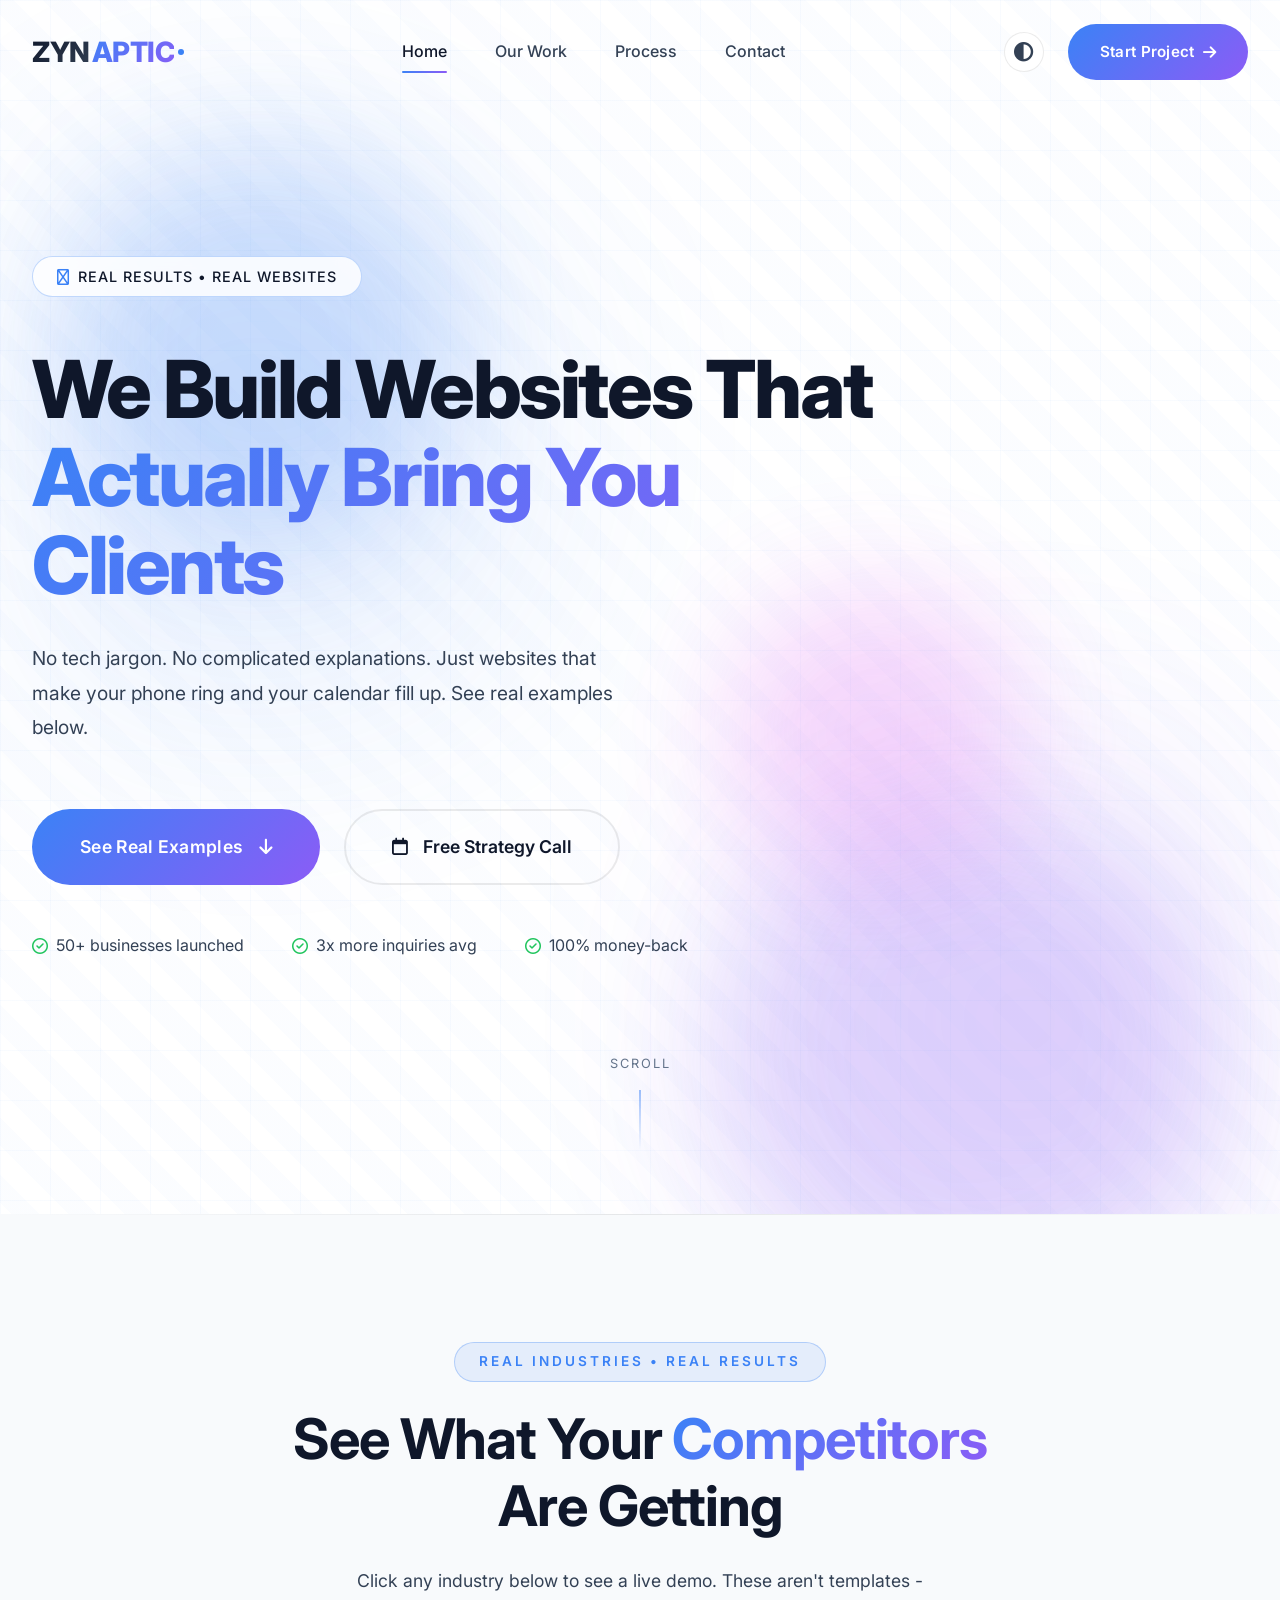
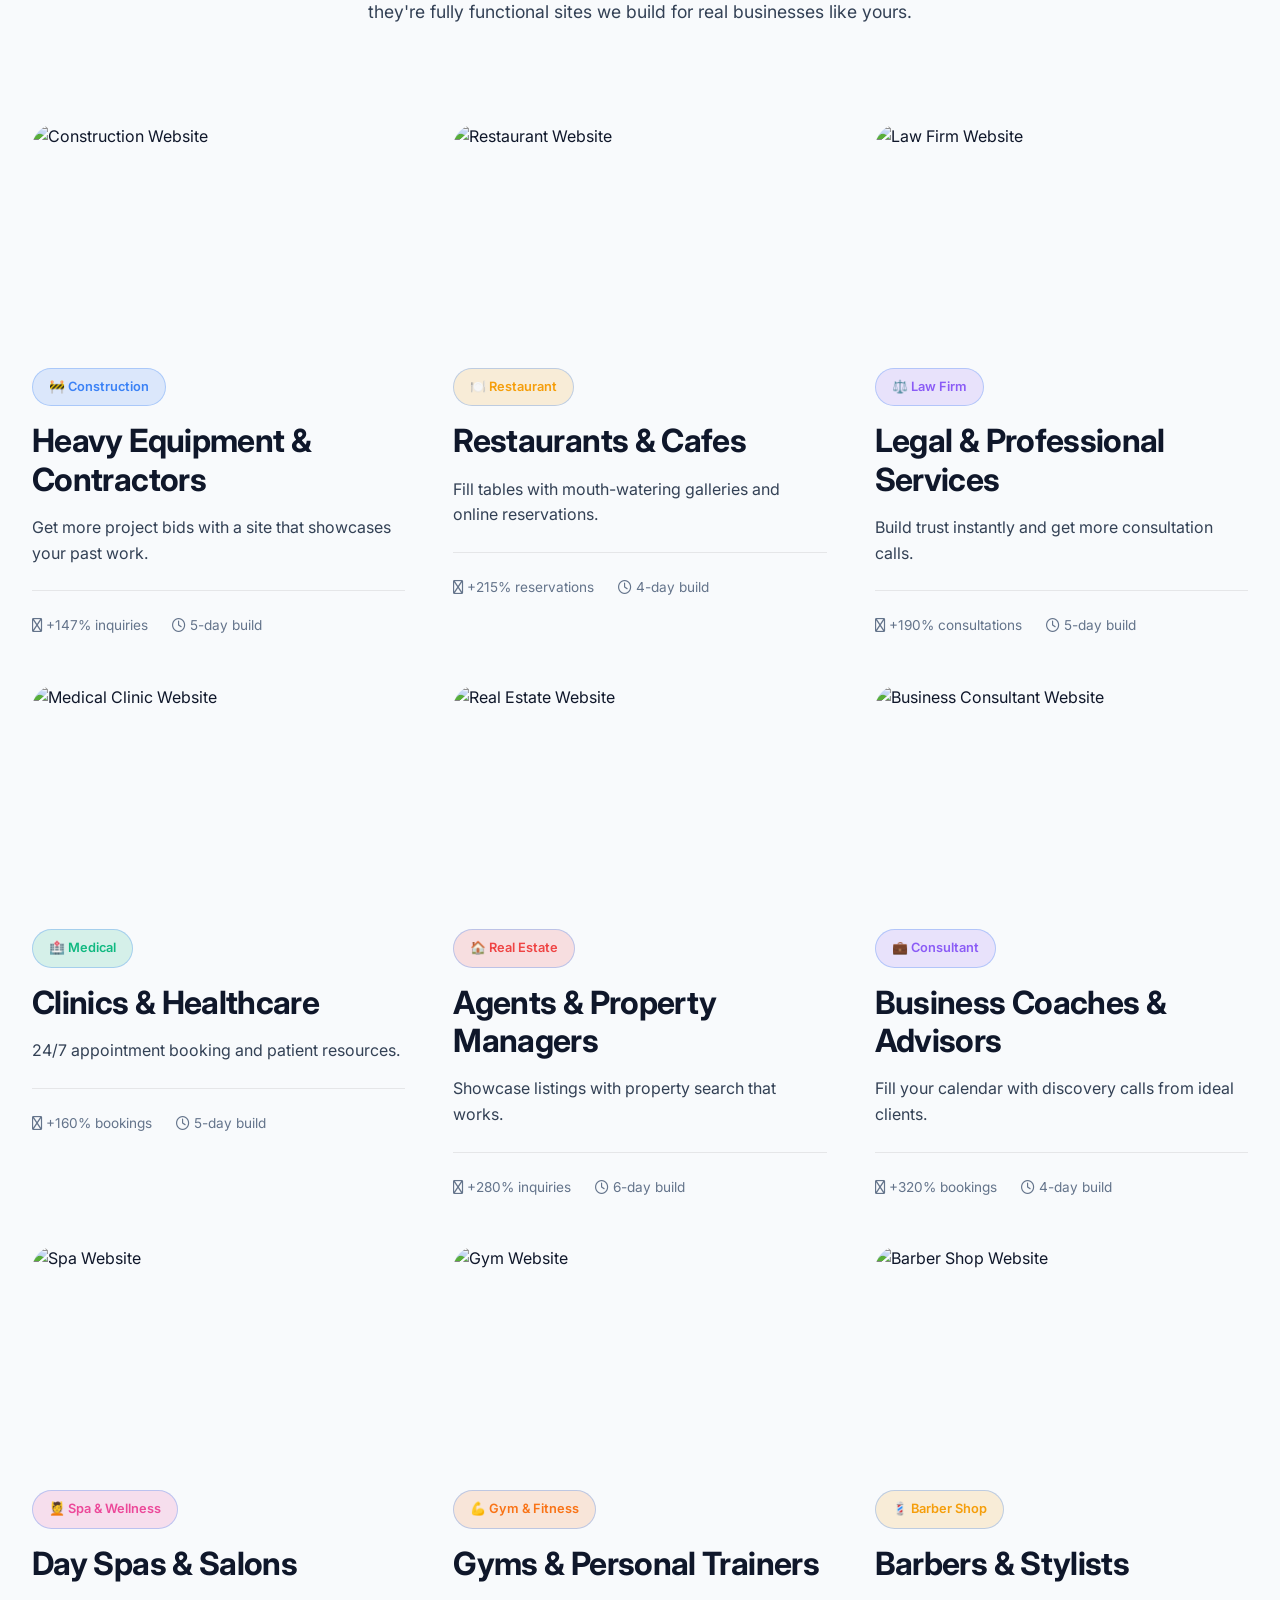
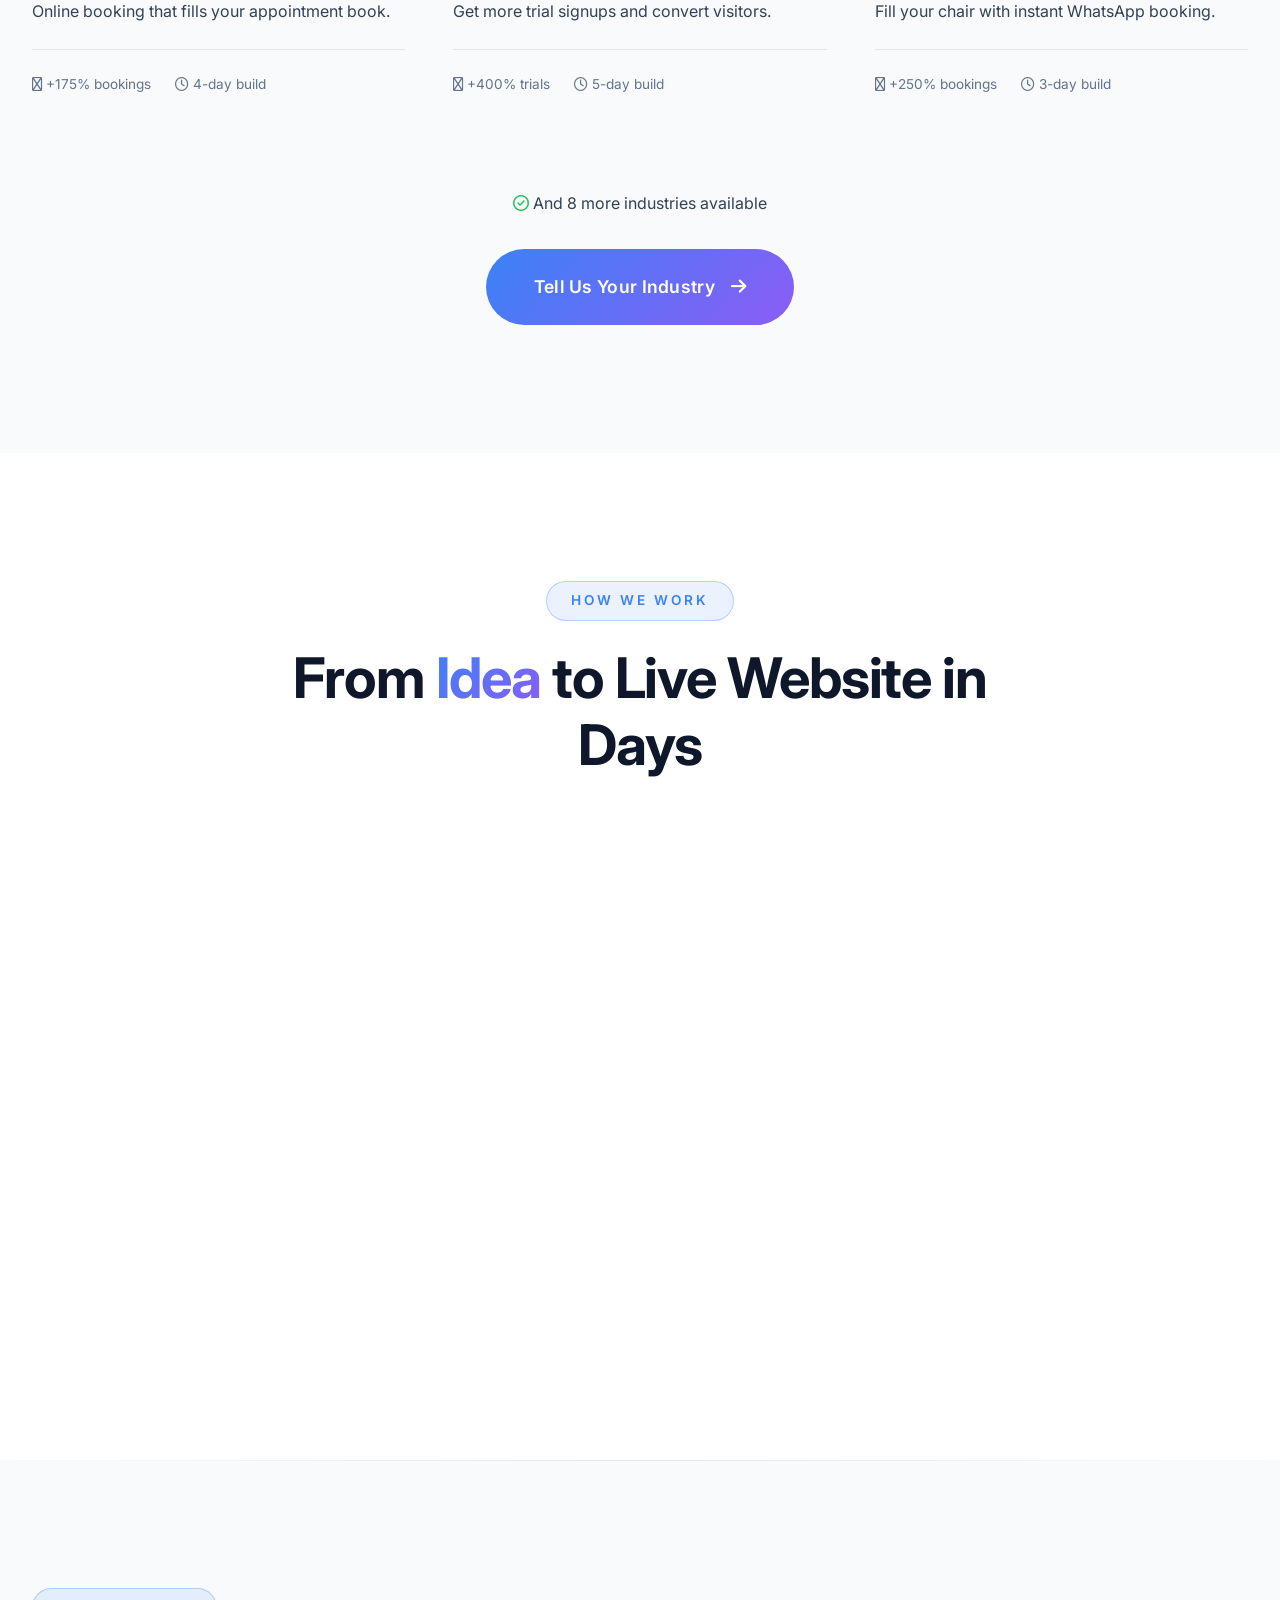
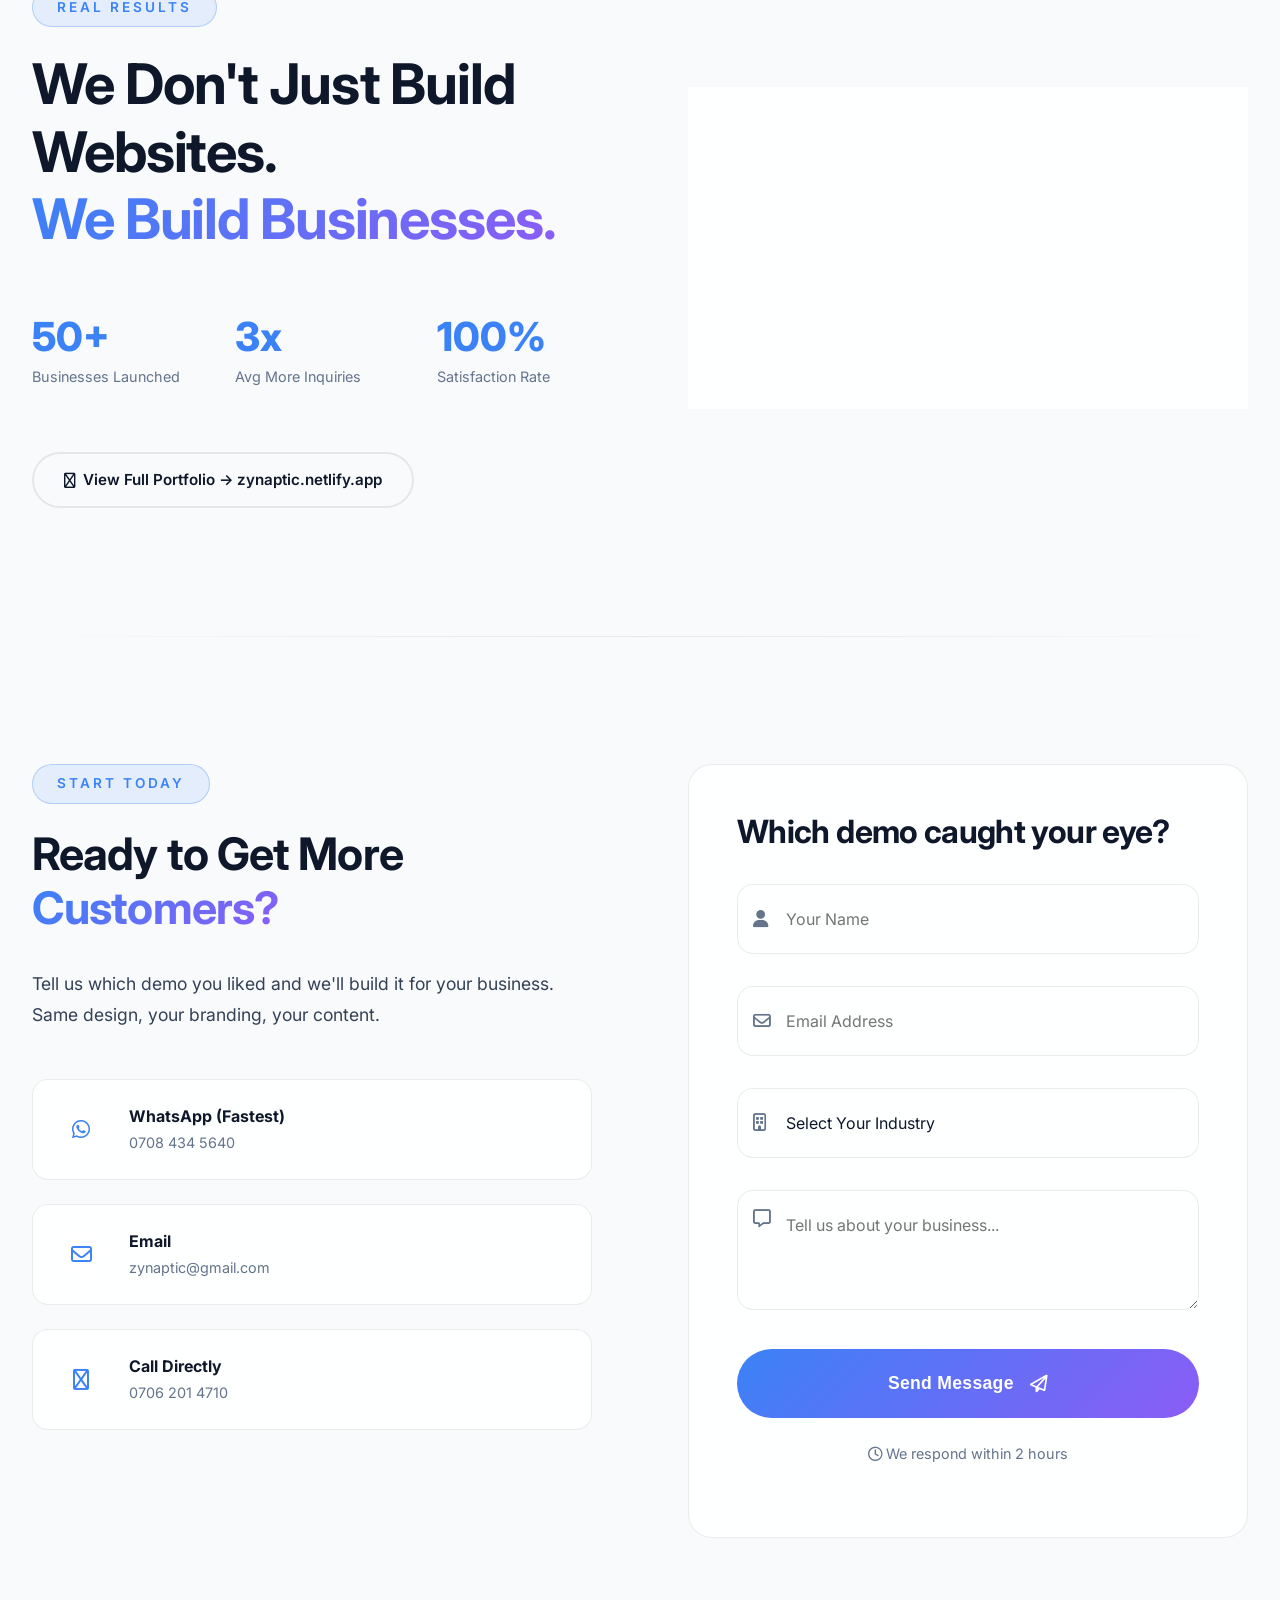
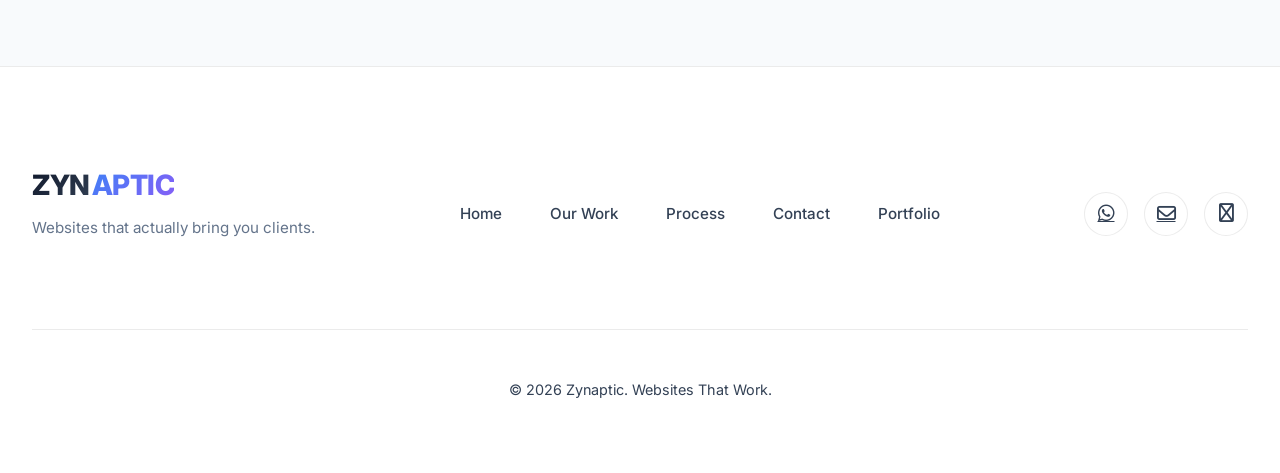
==== index.html @ 55a88af0 "Fix theme toggle button markup in mobile menu" ====
<!DOCTYPE html>
<html lang="en">
<head>
    <meta charset="UTF-8">
    <meta name="viewport" content="width=device-width, initial-scale=1.0">
    <title>Zynaptic | Websites That Get You Clients</title>
    
    <!-- Font Awesome 6 -->
    <link rel="stylesheet" href="https://cdnjs.cloudflare.com/ajax/libs/font-awesome/6.5.1/css/all.min.css">
    
    <!-- Google Fonts -->
    <link href="https://fonts.googleapis.com/css2?family=Inter:wght@300;400;500;600;700;800&display=swap" rel="stylesheet">
    
    <!-- YOUR EXISTING CSS (keeping your dark theme) -->
    <link rel="stylesheet" href="assets/css/style.css">
    
    <style>
        /* Small fixes to work with your existing CSS */
        .work-grid {
            display: grid;
            grid-template-columns: repeat(3, 1fr);
            gap: var(--space-xl);
            margin-top: var(--space-2xl);
        }
        
        .work-card {
            text-decoration: none;
            color: var(--text-primary);
            transition: var(--transition-base);
        }
        
        .work-card:hover {
            transform: translateY(-8px);
        }
        
        .card-image {
            position: relative;
            height: 220px;
            border-radius: 24px;
            overflow: hidden;
            margin-bottom: var(--space-md);
        }
        
        .card-image img {
            width: 100%;
            height: 100%;
            object-fit: cover;
            transition: var(--transition-slow);
        }
        
        .work-card:hover .card-image img {
            transform: scale(1.1);
        }
        
        .card-overlay {
            position: absolute;
            top: 0;
            left: 0;
            width: 100%;
            height: 100%;
            background: var(--accent-glow);
            backdrop-filter: blur(4px);
            display: flex;
            align-items: center;
            justify-content: center;
            opacity: 0;
            transition: var(--transition-base);
        }
        
        .work-card:hover .card-overlay {
            opacity: 1;
        }
        
        .card-overlay span {
            color: white;
            font-weight: 600;
            padding: var(--space-sm) var(--space-lg);
            background: var(--bg-glass);
            border-radius: 40px;
            border: 1px solid var(--border-accent);
        }
        
        .industry-tag {
            display: inline-block;
            padding: var(--space-xs) var(--space-sm);
            border-radius: 40px;
            font-size: 0.8rem;
            font-weight: 600;
            margin-bottom: var(--space-sm);
            background: rgba(59, 130, 246, 0.1);
            border: 1px solid var(--border-accent);
            color: var(--accent-primary);
        }
        
        .industry-tag.construction { background: rgba(59, 130, 246, 0.15); color: #3b82f6; }
        .industry-tag.restaurant { background: rgba(245, 158, 11, 0.15); color: #f59e0b; }
        .industry-tag.law { background: rgba(139, 92, 246, 0.15); color: #8b5cf6; }
        .industry-tag.medical { background: rgba(16, 185, 129, 0.15); color: #10b981; }
        .industry-tag.realestate { background: rgba(239, 68, 68, 0.15); color: #ef4444; }
        .industry-tag.consultant { background: rgba(139, 92, 246, 0.15); color: #8b5cf6; }
        .industry-tag.spa { background: rgba(236, 72, 153, 0.15); color: #ec4899; }
        .industry-tag.gym { background: rgba(249, 115, 22, 0.15); color: #f97316; }
        .industry-tag.barber { background: rgba(245, 158, 11, 0.15); color: #f59e0b; }
        
        .card-meta {
            display: flex;
            gap: var(--space-md);
            margin-top: var(--space-md);
            padding-top: var(--space-md);
            border-top: 1px solid var(--border-glass);
            color: var(--text-tertiary);
            font-size: 0.85rem;
        }
        
        .process-grid {
            display: grid;
            grid-template-columns: repeat(4, 1fr);
            gap: var(--space-xl);
            margin-top: var(--space-2xl);
        }
        
        .process-step {
            text-align: center;
            padding: var(--space-xl);
            background: var(--bg-glass);
            border-radius: 24px;
            border: 1px solid var(--border-glass);
            backdrop-filter: blur(12px);
        }
        
        .step-number {
            font-size: 3rem;
            font-weight: 800;
            color: var(--accent-primary);
            opacity: 0.3;
            margin-bottom: var(--space-md);
        }
        
        .results-grid {
            display: grid;
            grid-template-columns: 1fr 1fr;
            gap: var(--space-3xl);
            align-items: center;
        }
        
        .results-stats {
            display: grid;
            grid-template-columns: repeat(3, 1fr);
            gap: var(--space-xl);
            margin: var(--space-2xl) 0;
        }
        
        .result-number {
            font-size: 2.5rem;
            font-weight: 800;
            color: var(--accent-primary);
            line-height: 1;
            margin-bottom: var(--space-xs);
        }
        
        .result-label {
            color: var(--text-tertiary);
            font-size: 0.9rem;
        }
        
        .testimonial-card {
            padding: var(--space-xl);
            background: var(--bg-glass);
            border-radius: 24px;
            border: 1px solid var(--border-glass);
            backdrop-filter: blur(12px);
        }
        
        .testimonial-card i {
            color: var(--accent-primary);
            opacity: 0.3;
            font-size: 2rem;
            margin-bottom: var(--space-md);
        }
        
        .testimonial-card p {
            font-size: 1.1rem;
            margin-bottom: var(--space-lg);
            font-style: italic;
        }
        
        .testimonial-author strong {
            display: block;
            color: var(--text-primary);
        }
        
        .testimonial-author span {
            color: var(--accent-primary);
            font-size: 0.9rem;
        }
        
        .contact-details {
            display: flex;
            flex-direction: column;
            gap: var(--space-md);
            margin: var(--space-xl) 0;
        }
        
        .contact-item {
            display: flex;
            align-items: center;
            gap: var(--space-md);
            padding: var(--space-md);
            background: var(--bg-glass);
            border-radius: 16px;
            border: 1px solid var(--border-glass);
            text-decoration: none;
            color: var(--text-primary);
            transition: var(--transition-base);
        }
        
        .contact-item:hover {
            border-color: var(--accent-primary);
            transform: translateX(10px);
        }
        
        .contact-item i {
            width: 48px;
            height: 48px;
            background: var(--bg-glass-hover);
            border-radius: 50%;
            display: flex;
            align-items: center;
            justify-content: center;
            font-size: 1.3rem;
            color: var(--accent-primary);
        }
        
        .contact-item strong {
            display: block;
            font-size: 1rem;
        }
        
        .contact-item span {
            color: var(--text-tertiary);
            font-size: 0.9rem;
        }
        
        .portfolio-link {
            margin-top: var(--space-xl);
        }
        
        .work-footer {
            text-align: center;
            margin-top: var(--space-3xl);
        }
        
        .work-footer p {
            margin-bottom: var(--space-lg);
        }
        
        .form-note {
            text-align: center;
            margin-top: var(--space-md);
            color: var(--text-tertiary);
            font-size: 0.9rem;
        }
        
        .hero-trust {
            display: flex;
            gap: var(--space-xl);
            margin-top: var(--space-xl);
            color: var(--text-tertiary);
        }
        
        .hero-trust p {
            display: flex;
            align-items: center;
            gap: var(--space-xs);
            margin: 0;
        }
        
        @media (max-width: 1024px) {
            .work-grid,
            .process-grid {
                grid-template-columns: repeat(2, 1fr);
            }
        }
        
        @media (max-width: 768px) {
            .work-grid,
            .process-grid,
            .results-grid {
                grid-template-columns: 1fr;
            }
            
            .results-stats {
                grid-template-columns: 1fr;
                text-align: center;
            }
            
            .hero-trust {
                flex-direction: column;
                gap: var(--space-sm);
            }
        }
    </style>
</head>
<body>
    <!-- Cursor Glow Effect -->
    <div class="cursor-glow"></div>

    <!-- Preloader -->
    <div class="preloader">
        <div class="loader"></div>
    </div>

    <!-- Navbar -->
<nav class="navbar">
    <div class="nav-container">
        <div class="logo">
            <span class="logo-text">ZYN</span>
            <span class="logo-accent">APTIC</span>
            <span class="logo-dot"></span>
        </div>
        
        <!-- Desktop Menu -->
        <div class="nav-menu">
            <a href="#home" class="nav-link active">Home</a>
            <a href="#work" class="nav-link">Our Work</a>
            <a href="#process" class="nav-link">Process</a>
            <a href="#contact" class="nav-link">Contact</a>
        </div>

        <!-- Desktop Actions (NO PORTFOLIO BUTTON) -->
        <div class="nav-actions">
            <!-- Theme Toggle Button -->
            <button class="theme-toggle">
                <i class="fa-solid fa-circle-half-stroke"></i>
            </button>
            <a href="#contact" class="btn-primary">
                <span>Start Project</span>
                <i class="fa-solid fa-arrow-right"></i>
            </a>
        </div>

        <!-- Mobile Menu Button -->
        <button class="mobile-menu" id="mobileMenuBtn">
            <i class="fa-solid fa-bars"></i>
        </button>
    </div>

    <!-- Mobile Menu Dropdown (Portfolio ONLY here) -->
    <div class="mobile-menu-dropdown" id="mobileMenu">
        <a href="#home" class="mobile-link">Home</a>
        <a href="#work" class="mobile-link">Our Work</a>
        <a href="#process" class="mobile-link">Process</a>
        <a href="#contact" class="mobile-link">Contact</a>
        <div class="mobile-actions">
            <!-- Theme Toggle in mobile -->
            <button class="theme-toggle mobile-toggle">
                <i class="fa-solid fa-circle-half-stroke"></i>
            </button>
            <!-- Portfolio button ONLY in mobile menu -->
            <a href="https://zynaptic.netlify.app" target="_blank" class="btn-outline" style="width: 100%; justify-content: center;">
                <i class="fa-regular fa-briefcase"></i> Portfolio
            </a>
            <a href="#contact" class="btn-primary" style="width: 100%; justify-content: center;">
                <span>Start Project</span>
            </a>
        </div>
    </div>
</nav>

    <!-- Hero Section -->
    <section id="home" class="hero">
        <!-- Parallax Layers -->
        <div class="parallax-layer layer-1" data-speed="0.1"></div>
        <div class="parallax-layer layer-2" data-speed="0.3">
            <div class="floating-shape shape-1"></div>
            <div class="floating-shape shape-2"></div>
            <div class="floating-shape shape-3"></div>
        </div>
        <div class="parallax-layer layer-3" data-speed="0.5">
            <div class="grid-overlay"></div>
        </div>
        
        <div class="hero-content">
            <div class="container">
                <div class="hero-badge glass-effect">
                    <i class="fa-regular fa-bolt"></i>
                    <span>Real Results • Real Websites</span>
                </div>
                
                <h1 class="hero-title">
                    We Build Websites That <br>
                    <span class="gradient-text">Actually Bring You Clients</span>
                </h1>
                
                <p class="hero-description">
                    No tech jargon. No complicated explanations. Just websites that make your phone ring 
                    and your calendar fill up. See real examples below.
                </p>

                <div class="hero-cta">
                    <a href="#work" class="btn-primary btn-large">
                        <span>See Real Examples</span>
                        <i class="fa-solid fa-arrow-down"></i>
                    </a>
                    <a href="#contact" class="btn-outline btn-large">
                        <i class="fa-regular fa-calendar"></i>
                        <span>Free Strategy Call</span>
                    </a>
                </div>

                <div class="hero-trust">
                    <p><i class="fa-regular fa-circle-check" style="color: #22c55e;"></i> 50+ businesses launched</p>
                    <p><i class="fa-regular fa-circle-check" style="color: #22c55e;"></i> 3x more inquiries avg</p>
                    <p><i class="fa-regular fa-circle-check" style="color: #22c55e;"></i> 100% money-back</p>
                </div>
            </div>
        </div>

        <div class="hero-scroll">
            <span>Scroll</span>
            <div class="scroll-line"></div>
        </div>
    </section>

    <!-- Work Section -->
    <section id="work" class="demos">
        <div class="container">
            <div class="section-header">
                <span class="section-subtitle">Real Industries • Real Results</span>
                <h2 class="section-title">
                    See What Your <span class="gradient-text">Competitors</span> Are Getting
                </h2>
                <p class="section-description">
                    Click any industry below to see a live demo. These aren't templates - they're fully functional sites 
                    we build for real businesses like yours.
                </p>
            </div>

            <div class="work-grid">
                <!-- Construction -->
                <a href="demos/construction/parallax.html" target="_blank" class="work-card">
                    <div class="card-image">
                        <img src="https://images.unsplash.com/photo-1541888946425-d81bb19240f5?w=600" alt="Construction Website">
                        
                    </div>
                    <div class="industry-tag construction">🚧 Construction</div>
                    <h3>Heavy Equipment & Contractors</h3>
                    <p>Get more project bids with a site that showcases your past work.</p>
                    <div class="card-meta">
                        <span><i class="fa-regular fa-chart-line"></i> +147% inquiries</span>
                        <span><i class="fa-regular fa-clock"></i> 5-day build</span>
                    </div>
                </a>

                <!-- Restaurant -->
                <a href="demos/restaurant/index.html" target="_blank" class="work-card">
                    <div class="card-image">
                        <img src="https://images.unsplash.com/photo-1517248135467-4c7edcad34c4?w=600" alt="Restaurant Website">
                        
                    </div>
                    <div class="industry-tag restaurant">🍽️ Restaurant</div>
                    <h3>Restaurants & Cafes</h3>
                    <p>Fill tables with mouth-watering galleries and online reservations.</p>
                    <div class="card-meta">
                        <span><i class="fa-regular fa-chart-line"></i> +215% reservations</span>
                        <span><i class="fa-regular fa-clock"></i> 4-day build</span>
                    </div>
                </a>

                <!-- Law Firm -->
                <a href="demos/law-firm/index.html" target="_blank" class="work-card">
                    <div class="card-image">
                        <img src="https://images.unsplash.com/photo-1589829545856-d10d557cf95f?w=600" alt="Law Firm Website">
                        
                    </div>
                    <div class="industry-tag law">⚖️ Law Firm</div>
                    <h3>Legal & Professional Services</h3>
                    <p>Build trust instantly and get more consultation calls.</p>
                    <div class="card-meta">
                        <span><i class="fa-regular fa-chart-line"></i> +190% consultations</span>
                        <span><i class="fa-regular fa-clock"></i> 5-day build</span>
                    </div>
                </a>

                <!-- Medical -->
                <a href="demos/medical/index.html" target="_blank" class="work-card">
                    <div class="card-image">
                        <img src="https://images.unsplash.com/photo-1666214280557-f1b5022eb634?w=600" alt="Medical Clinic Website">
                        
                    </div>
                    <div class="industry-tag medical">🏥 Medical</div>
                    <h3>Clinics & Healthcare</h3>
                    <p>24/7 appointment booking and patient resources.</p>
                    <div class="card-meta">
                        <span><i class="fa-regular fa-chart-line"></i> +160% bookings</span>
                        <span><i class="fa-regular fa-clock"></i> 5-day build</span>
                    </div>
                </a>

                <!-- Real Estate -->
                <a href="demos/real-estate/index.html" target="_blank" class="work-card">
                    <div class="card-image">
                        <img src="https://images.unsplash.com/photo-1560518883-ce09059eeffa?w=600" alt="Real Estate Website">
                        
                    </div>
                    <div class="industry-tag realestate">🏠 Real Estate</div>
                    <h3>Agents & Property Managers</h3>
                    <p>Showcase listings with property search that works.</p>
                    <div class="card-meta">
                        <span><i class="fa-regular fa-chart-line"></i> +280% inquiries</span>
                        <span><i class="fa-regular fa-clock"></i> 6-day build</span>
                    </div>
                </a>

                <!-- Consultant -->
                <a href="demos/consultant/index.html" target="_blank" class="work-card">
                    <div class="card-image">
                        <img src="https://images.unsplash.com/photo-1552664730-d307ca884978?w=600" alt="Business Consultant Website">
                        
                    </div>
                    <div class="industry-tag consultant">💼 Consultant</div>
                    <h3>Business Coaches & Advisors</h3>
                    <p>Fill your calendar with discovery calls from ideal clients.</p>
                    <div class="card-meta">
                        <span><i class="fa-regular fa-chart-line"></i> +320% bookings</span>
                        <span><i class="fa-regular fa-clock"></i> 4-day build</span>
                    </div>
                </a>

                <!-- Spa -->
                <a href="demos/spa/index.html" target="_blank" class="work-card">
                    <div class="card-image">
                        <img src="https://images.unsplash.com/photo-1540555700478-4be289fbe4cb?w=600" alt="Spa Website">
                        
                    </div>
                    <div class="industry-tag spa">💆 Spa & Wellness</div>
                    <h3>Day Spas & Salons</h3>
                    <p>Online booking that fills your appointment book.</p>
                    <div class="card-meta">
                        <span><i class="fa-regular fa-chart-line"></i> +175% bookings</span>
                        <span><i class="fa-regular fa-clock"></i> 4-day build</span>
                    </div>
                </a>

                <!-- Gym -->
                <a href="demos/gym/index.html" target="_blank" class="work-card">
                    <div class="card-image">
                        <img src="https://images.unsplash.com/photo-1534438327276-14e5300c3a48?w=600" alt="Gym Website">
                        
                    </div>
                    <div class="industry-tag gym">💪 Gym & Fitness</div>
                    <h3>Gyms & Personal Trainers</h3>
                    <p>Get more trial signups and convert visitors.</p>
                    <div class="card-meta">
                        <span><i class="fa-regular fa-chart-line"></i> +400% trials</span>
                        <span><i class="fa-regular fa-clock"></i> 5-day build</span>
                    </div>
                </a>

                <!-- Barber -->
                <a href="demos/barber/index.html" target="_blank" class="work-card">
                    <div class="card-image">
                        <img src="https://images.unsplash.com/photo-1503951914875-452162b0f3f1?w=600" alt="Barber Shop Website">
                        
                    </div>
                    <div class="industry-tag barber">💈 Barber Shop</div>
                    <h3>Barbers & Stylists</h3>
                    <p>Fill your chair with instant WhatsApp booking.</p>
                    <div class="card-meta">
                        <span><i class="fa-regular fa-chart-line"></i> +250% bookings</span>
                        <span><i class="fa-regular fa-clock"></i> 3-day build</span>
                    </div>
                </a>
            </div>

            <div class="work-footer">
                <p><i class="fa-regular fa-circle-check" style="color: #22c55e;"></i> And 8 more industries available</p>
                <a href="#contact" class="btn-primary btn-large">
                    <span>Tell Us Your Industry</span>
                    <i class="fa-solid fa-arrow-right"></i>
                </a>
            </div>
        </div>
    </section>

    <!-- Process Section -->
    <section id="process" class="showcase">
        <div class="container">
            <div class="section-header">
                <span class="section-subtitle">How We Work</span>
                <h2 class="section-title">
                    From <span class="gradient-text">Idea</span> to Live Website in Days
                </h2>
            </div>

            <div class="process-grid">
                <div class="process-step">
                    <div class="step-number">01</div>
                    <h3>Free Strategy Call</h3>
                    <p>15-minute call to understand your business, goals, and what you need.</p>
                </div>
                <div class="process-step">
                    <div class="step-number">02</div>
                    <h3>We Build Your Site</h3>
                    <p>We build your site based on the demo you liked - with your branding.</p>
                </div>
                <div class="process-step">
                    <div class="step-number">03</div>
                    <h3>You Review & Approve</h3>
                    <p>We send a preview. You request changes until it's perfect.</p>
                </div>
                <div class="process-step">
                    <div class="step-number">04</div>
                    <h3>We Launch & Support</h3>
                    <p>Your site goes live. We're here whenever you need updates.</p>
                </div>
            </div>
        </div>
    </section>

    <!-- Results Section -->
    <section class="demos">
        <div class="container">
            <div class="results-grid">
                <div class="results-content">
                    <span class="section-subtitle">Real Results</span>
                    <h2 class="section-title">
                        We Don't Just Build Websites.<br>
                        <span class="gradient-text">We Build Businesses.</span>
                    </h2>
                    
                    <div class="results-stats">
                        <div>
                            <div class="result-number">50+</div>
                            <div class="result-label">Businesses Launched</div>
                        </div>
                        <div>
                            <div class="result-number">3x</div>
                            <div class="result-label">Avg More Inquiries</div>
                        </div>
                        <div>
                            <div class="result-number">100%</div>
                            <div class="result-label">Satisfaction Rate</div>
                        </div>
                    </div>

                    <a href="https://zynaptic.netlify.app" target="_blank" class="btn-outline">
                        <i class="fa-regular fa-briefcase"></i>
                        <span>View Full Portfolio → zynaptic.netlify.app</span>
                    </a>
                </div>

                <div class="testimonial-card">
                    <i class="fa-solid fa-quote-left"></i>
                    <p>"I was skeptical about a new website, but within 3 months we got 12 new project inquiries. Best investment we made all year."</p>
                    <div class="testimonial-author">
                        <strong>Mike's Construction</strong>
                        <span>+147% increase in inquiries</span>
                    </div>
                </div>
            </div>
        </div>
    </section>

    <!-- Contact Section -->
    <section id="contact" class="contact">
        <div class="container">
            <div class="contact-grid">
                <div class="contact-info">
                    <span class="section-subtitle">Start Today</span>
                    <h2 class="section-title">
                        Ready to Get More <span class="gradient-text">Customers?</span>
                    </h2>
                    <p class="section-description" style="text-align: left; margin: var(--space-lg) 0;">
                        Tell us which demo you liked and we'll build it for your business. 
                        Same design, your branding, your content.
                    </p>
                    
                    <div class="contact-details">
                        <a href="https://wa.me/2347084345640" target="_blank" class="contact-item">
                            <i class="fa-brands fa-whatsapp"></i>
                            <div>
                                <strong>WhatsApp (Fastest)</strong>
                                <span>0708 434 5640</span>
                            </div>
                        </a>
                        
                        <a href="mailto:zynaptic@gmail.com" class="contact-item">
                            <i class="fa-regular fa-envelope"></i>
                            <div>
                                <strong>Email</strong>
                                <span>zynaptic@gmail.com</span>
                            </div>
                        </a>
                        
                        <a href="tel:+2347062014710" class="contact-item">
                            <i class="fa-regular fa-phone"></i>
                            <div>
                                <strong>Call Directly</strong>
                                <span>0706 201 4710</span>
                            </div>
                        </a>
                    </div>
                </div>
                
                <form class="contact-form glass-card" name="contact" method="POST" data-netlify="true">
                    <input type="hidden" name="form-name" value="contact">
                    <h3 style="margin-bottom: var(--space-lg);">Which demo caught your eye?</h3>
                    
                    <div class="form-group">
                        <input type="text" name="name" placeholder="Your Name" required>
                        <i class="fas fa-user"></i>
                    </div>
                    
                    <div class="form-group">
                        <input type="email" name="email" placeholder="Email Address" required>
                        <i class="fa-regular fa-envelope"></i>
                    </div>
                    
                    <div class="form-group">
                        <select name="industry" required>
                            <option value="">Select Your Industry</option>
                            <option value="construction">Construction</option>
                            <option value="restaurant">Restaurant / Cafe</option>
                            <option value="law">Law Firm</option>
                            <option value="medical">Medical / Clinic</option>
                            <option value="realestate">Real Estate</option>
                            <option value="consultant">Consultant / Coach</option>
                            <option value="spa">Spa / Wellness</option>
                            <option value="gym">Gym / Fitness</option>
                            <option value="barber">Barber / Salon</option>
                            <option value="other">Other</option>
                        </select>
                        <i class="fa-regular fa-building"></i>
                    </div>
                    
                    <div class="form-group">
                        <textarea name="message" placeholder="Tell us about your business..." rows="3"></textarea>
                        <i class="fa-regular fa-message"></i>
                    </div>
                    
                    <button type="submit" class="btn-primary btn-large" style="width: 100%;">
                        <span>Send Message</span>
                        <i class="fa-regular fa-paper-plane"></i>
                    </button>

                    <p class="form-note">
                        <i class="fa-regular fa-clock"></i> We respond within 2 hours
                    </p>
                </form>
            </div>
        </div>
    </section>

    <!-- Footer -->
    <footer class="footer">
        <div class="container">
            <div class="footer-content">
                <div class="footer-brand">
                    <div class="logo">
                        <span class="logo-text">ZYN</span>
                        <span class="logo-accent">APTIC</span>
                    </div>
                    <p>Websites that actually bring you clients.</p>
                </div>
                
                <div class="footer-links">
                    <a href="#home">Home</a>
                    <a href="#work">Our Work</a>
                    <a href="#process">Process</a>
                    <a href="#contact">Contact</a>
                    <a href="https://zynaptic.netlify.app" target="_blank">Portfolio</a>
                </div>
                
                <div class="footer-social">
                    <a href="https://wa.me/2347084345640" target="_blank"><i class="fa-brands fa-whatsapp"></i></a>
                    <a href="mailto:zynaptic@gmail.com"><i class="fa-regular fa-envelope"></i></a>
                    <a href="tel:+2347062014710"><i class="fa-regular fa-phone"></i></a>
                </div>
            </div>
            
            <div class="footer-bottom">
                <p>© 2026 Zynaptic. Websites That Work.</p>
            </div>
        </div>
    </footer>

    <!-- Scripts -->
    <script src="assets/js/parallax.js"></script>
    <script src="assets/js/main.js"></script>
</body>
</html>
---- assets/css/style.css ----
:root {
    /* Professional Dark Theme - Fixed Colors */
    --bg-primary: #030507;
    --bg-secondary: #0a0c12;
    --bg-tertiary: #11161f;
    --bg-glass: rgba(10, 14, 23, 0.85);
    --bg-glass-hover: rgba(20, 26, 38, 0.95);
    
    /* Better accent colors that pop */
    --accent-primary: #3b82f6;
    --accent-secondary: #8b5cf6;
    --accent-tertiary: #d946ef;
    --accent-glow: rgba(59, 130, 246, 0.4);
    
    /* Text colors with better contrast */
    --text-primary: #ffffff;
    --text-secondary: #cbd5e1;
    --text-tertiary: #94a3b8;
    --text-muted: #64748b;
    
    /* Border colors */
    --border-glass: rgba(255, 255, 255, 0.08);
    --border-glass-hover: rgba(59, 130, 246, 0.4);
    --border-accent: rgba(59, 130, 246, 0.3);
    
    /* Shadows */
    --shadow-sm: 0 4px 6px -1px rgba(0, 0, 0, 0.5), 0 2px 4px -1px rgba(0, 0, 0, 0.3);
    --shadow-md: 0 10px 15px -3px rgba(0, 0, 0, 0.5), 0 4px 6px -2px rgba(0, 0, 0, 0.3);
    --shadow-lg: 0 20px 25px -5px rgba(0, 0, 0, 0.5), 0 10px 10px -5px rgba(0, 0, 0, 0.2);
    --shadow-xl: 0 25px 50px -12px rgba(0, 0, 0, 0.5);
    --shadow-glow: 0 0 30px var(--accent-glow);
    
    /* Spacing system - Proper rhythm */
    --space-unit: 8px;
    --space-xs: calc(var(--space-unit) * 1);   /* 8px */
    --space-sm: calc(var(--space-unit) * 2);    /* 16px */
    --space-md: calc(var(--space-unit) * 3);    /* 24px */
    --space-lg: calc(var(--space-unit) * 4);    /* 32px */
    --space-xl: calc(var(--space-unit) * 6);    /* 48px */
    --space-2xl: calc(var(--space-unit) * 8);   /* 64px */
    --space-3xl: calc(var(--space-unit) * 12);  /* 96px */
    --space-4xl: calc(var(--space-unit) * 16);  /* 128px */
    
    /* Transitions */
    --transition-fast: all 0.2s cubic-bezier(0.4, 0, 0.2, 1);
    --transition-base: all 0.3s cubic-bezier(0.4, 0, 0.2, 1);
    --transition-slow: all 0.6s cubic-bezier(0.4, 0, 0.2, 1);
    --transition-bounce: all 0.5s cubic-bezier(0.68, -0.55, 0.265, 1.55);
}

/* Reset with better box-sizing */
*,
*::before,
*::after {
    margin: 0;
    padding: 0;
    box-sizing: border-box;
}

/* Base HTML */
html {
    font-size: 16px;
    scroll-behavior: smooth;
    overflow-x: hidden;
}

/* Body with proper line-height */
body {
    font-family: 'Inter', -apple-system, BlinkMacSystemFont, sans-serif;
    background-color: var(--bg-primary);
    color: var(--text-primary);
    line-height: 1.6;
    font-size: 1rem;
    overflow-x: hidden;
    position: relative;
    min-height: 100vh;
}

/* Typography scale */
h1, h2, h3, h4, h5, h6 {
    font-weight: 700;
    line-height: 1.2;
    letter-spacing: -0.02em;
}

h1 {
    font-size: clamp(2.5rem, 5vw, 4rem);
    margin-bottom: var(--space-lg);
}

h2 {
    font-size: clamp(2rem, 4vw, 3rem);
    margin-bottom: var(--space-md);
}

h3 {
    font-size: clamp(1.5rem, 3vw, 2rem);
    margin-bottom: var(--space-sm);
}

p {
    margin-bottom: var(--space-md);
    color: var(--text-secondary);
}

/* Container with proper max-width and padding */
.container {
    max-width: 1280px;
    margin: 0 auto;
    padding: 0 var(--space-lg);
    width: 100%;
    position: relative;
    z-index: 2;
}

@media (max-width: 768px) {
    .container {
        padding: 0 var(--space-md);
    }
}

/* Custom Cursor Glow - Better positioning */
.cursor-glow {
    width: 500px;
    height: 500px;
    background: radial-gradient(circle, var(--accent-glow) 0%, transparent 70%);
    position: fixed;
    pointer-events: none;
    z-index: 9999;
    opacity: 0;
    transition: opacity 0.3s;
    filter: blur(60px);
    transform: translate(-50%, -50%);
    border-radius: 50%;
}

/* Preloader */
.preloader {
    position: fixed;
    top: 0;
    left: 0;
    width: 100%;
    height: 100%;
    background: var(--bg-primary);
    z-index: 99999;
    display: flex;
    justify-content: center;
    align-items: center;
    transition: opacity 0.5s ease;
}

.loader {
    width: 48px;
    height: 48px;
    border: 3px solid var(--border-glass);
    border-top-color: var(--accent-primary);
    border-right-color: var(--accent-secondary);
    border-radius: 50%;
    animation: spin 0.8s linear infinite;
}

@keyframes spin {
    to { transform: rotate(360deg); }
}

/* Glassmorphism - Fixed */
.glass-effect {
    background: var(--bg-glass);
    backdrop-filter: blur(12px);
    -webkit-backdrop-filter: blur(12px);
    border: 1px solid var(--border-glass);
    border-radius: 16px;
}

.glass-card {
    background: var(--bg-glass);
    backdrop-filter: blur(12px);
    -webkit-backdrop-filter: blur(12px);
    border: 1px solid var(--border-glass);
    border-radius: 24px;
    transition: var(--transition-base);
    position: relative;
    overflow: hidden;
}

.glass-card::before {
    content: '';
    position: absolute;
    top: 0;
    left: -100%;
    width: 100%;
    height: 100%;
    background: linear-gradient(
        90deg,
        transparent,
        rgba(255, 255, 255, 0.03),
        transparent
    );
    transition: left 0.7s;
}

.glass-card:hover {
    border-color: var(--border-glass-hover);
    transform: translateY(-4px);
    box-shadow: var(--shadow-xl), var(--shadow-glow);
}

.glass-card:hover::before {
    left: 100%;
}

/* Navbar - Fixed positioning */
.navbar {
    position: fixed;
    top: 0;
    left: 0;
    width: 100%;
    z-index: 1000;
    padding: var(--space-md) 0;
    transition: var(--transition-base);
}

.navbar.scrolled {
    background: var(--bg-glass);
    backdrop-filter: blur(12px);
    padding: var(--space-sm) 0;
    border-bottom: 1px solid var(--border-glass);
    box-shadow: var(--shadow-md);
}

.nav-container {
    max-width: 1280px;
    margin: 0 auto;
    padding: 0 var(--space-lg);
    display: flex;
    justify-content: space-between;
    align-items: center;
}

/* Logo - Better spacing */
.logo {
    font-size: 28px;
    font-weight: 800;
    letter-spacing: -0.5px;
    position: relative;
    display: flex;
    align-items: center;
}

.logo-text {
    background: linear-gradient(135deg, var(--text-primary) 0%, var(--text-secondary) 100%);
    -webkit-background-clip: text;
    -webkit-text-fill-color: transparent;
}

.logo-accent {
    background: linear-gradient(135deg, var(--accent-primary), var(--accent-secondary));
    -webkit-background-clip: text;
    -webkit-text-fill-color: transparent;
    margin-left: 2px;
}

.logo-dot {
    width: 6px;
    height: 6px;
    background: var(--accent-primary);
    border-radius: 50%;
    display: inline-block;
    margin-left: 4px;
    animation: pulse 2s infinite;
}

@keyframes pulse {
    0%, 100% { 
        opacity: 1; 
        transform: scale(1);
        box-shadow: 0 0 0 0 var(--accent-glow);
    }
    50% { 
        opacity: 0.8; 
        transform: scale(1.2);
        box-shadow: 0 0 20px var(--accent-primary);
    }
}

/* Nav Menu - Better spacing */
.nav-menu {
    display: flex;
    gap: var(--space-xl);
}

.nav-link {
    color: var(--text-secondary);
    text-decoration: none;
    font-weight: 500;
    font-size: 1rem;
    transition: var(--transition-base);
    position: relative;
    padding: var(--space-xs) 0;
}

.nav-link::after {
    content: '';
    position: absolute;
    bottom: 0;
    left: 0;
    width: 0;
    height: 2px;
    background: linear-gradient(90deg, var(--accent-primary), var(--accent-secondary));
    transition: var(--transition-base);
    border-radius: 2px;
}

.nav-link:hover,
.nav-link.active {
    color: var(--text-primary);
}

.nav-link:hover::after,
.nav-link.active::after {
    width: 100%;
}

/* Nav Actions */
.nav-actions {
    display: flex;
    align-items: center;
    gap: var(--space-md);
}

.theme-toggle {
    background: var(--bg-glass);
    border: 1px solid var(--border-glass);
    color: var(--text-secondary);
    width: 40px;
    height: 40px;
    border-radius: 50%;
    display: flex;
    align-items: center;
    justify-content: center;
    cursor: pointer;
    transition: var(--transition-base);
    font-size: 1.2rem;
}

.theme-toggle:hover {
    background: var(--bg-glass-hover);
    color: var(--accent-primary);
    transform: rotate(180deg);
    border-color: var(--border-glass-hover);
}

/* Buttons - Fixed spacing */
.btn-primary {
    background: linear-gradient(135deg, var(--accent-primary), var(--accent-secondary));
    color: white;
    border: none;
    padding: var(--space-sm) var(--space-lg);
    border-radius: 40px;
    font-weight: 600;
    font-size: 0.95rem;
    cursor: pointer;
    transition: var(--transition-base);
    display: inline-flex;
    align-items: center;
    justify-content: center;
    gap: var(--space-xs);
    text-decoration: none;
    position: relative;
    overflow: hidden;
    letter-spacing: 0.3px;
    white-space: nowrap;
}

.btn-primary::before {
    content: '';
    position: absolute;
    top: 0;
    left: -100%;
    width: 100%;
    height: 100%;
    background: linear-gradient(90deg, transparent, rgba(255, 255, 255, 0.2), transparent);
    transition: left 0.5s;
}

.btn-primary:hover {
    transform: translateY(-2px);
    box-shadow: 0 10px 30px -5px var(--accent-primary);
}

.btn-primary:hover::before {
    left: 100%;
}

.btn-primary.btn-large {
    padding: var(--space-md) var(--space-xl);
    font-size: 1.1rem;
    gap: var(--space-sm);
}

.btn-outline {
    background: transparent;
    color: var(--text-primary);
    border: 2px solid var(--border-glass);
    padding: calc(var(--space-sm) - 2px) calc(var(--space-lg) - 2px);
    border-radius: 40px;
    font-weight: 600;
    font-size: 0.95rem;
    cursor: pointer;
    transition: var(--transition-base);
    display: inline-flex;
    align-items: center;
    justify-content: center;
    gap: var(--space-xs);
    text-decoration: none;
    white-space: nowrap;
}

.btn-outline.btn-large {
    padding: calc(var(--space-md) - 2px) calc(var(--space-xl) - 2px);
    font-size: 1.1rem;
    gap: var(--space-sm);
}

.btn-outline:hover {
    border-color: var(--accent-primary);
    background: var(--bg-glass);
    transform: translateY(-2px);
    box-shadow: var(--shadow-glow);
}

/* Hero Section - Fixed positioning */
.hero {
    min-height: 100vh;
    position: relative;
    display: flex;
    align-items: center;
    overflow: hidden;
    padding: var(--space-4xl) 0;
}

/* Parallax Layers - Better positioning */
.parallax-layer {
    position: absolute;
    top: 0;
    left: 0;
    width: 100%;
    height: 120%;
    pointer-events: none;
    will-change: transform;
}

.layer-1 {
    background: radial-gradient(circle at 20% 30%, var(--accent-primary) 0%, transparent 30%),
                radial-gradient(circle at 80% 70%, var(--accent-secondary) 0%, transparent 30%);
    opacity: 0.15;
    filter: blur(80px);
}

.layer-2 {
    background: repeating-linear-gradient(45deg, transparent 0px, transparent 20px, rgba(59, 130, 246, 0.02) 20px, rgba(59, 130, 246, 0.02) 40px);
}

.floating-shape {
    position: absolute;
    border-radius: 50%;
    filter: blur(60px);
    opacity: 0.2;
    animation: float 20s infinite ease-in-out;
}

.shape-1 {
    width: 400px;
    height: 400px;
    background: var(--accent-primary);
    top: 10%;
    left: 5%;
    animation-delay: 0s;
}

.shape-2 {
    width: 500px;
    height: 500px;
    background: var(--accent-secondary);
    bottom: 10%;
    right: 5%;
    animation-delay: -5s;
}

.shape-3 {
    width: 300px;
    height: 300px;
    background: var(--accent-tertiary);
    top: 40%;
    right: 20%;
    animation-delay: -10s;
}

@keyframes float {
    0%, 100% { 
        transform: translate(0, 0) rotate(0deg); 
    }
    33% { 
        transform: translate(40px, -40px) rotate(120deg); 
    }
    66% { 
        transform: translate(-30px, 30px) rotate(240deg); 
    }
}

.layer-3 {
    background: repeating-linear-gradient(90deg, transparent 0px, transparent 4px, rgba(255, 255, 255, 0.01) 4px, rgba(255, 255, 255, 0.01) 8px);
    background-size: 8px 100%;
}

.grid-overlay {
    width: 100%;
    height: 100%;
    background-image: 
        linear-gradient(rgba(59, 130, 246, 0.03) 1px, transparent 1px),
        linear-gradient(90deg, rgba(59, 130, 246, 0.03) 1px, transparent 1px);
    background-size: 50px 50px;
}

/* Hero Content - Better spacing */
.hero-content {
    position: relative;
    z-index: 3;
    width: 100%;
    padding: var(--space-4xl) 0;
}

.hero-badge {
    display: inline-flex;
    align-items: center;
    gap: var(--space-xs);
    padding: var(--space-xs) var(--space-md);
    border-radius: 40px;
    margin-bottom: var(--space-xl);
    font-size: 0.9rem;
    font-weight: 500;
    text-transform: uppercase;
    letter-spacing: 1px;
    border: 1px solid var(--border-accent);
}

.hero-badge i {
    color: var(--accent-primary);
    font-size: 1rem;
}

.hero-title {
    font-size: clamp(3rem, 8vw, 5rem);
    font-weight: 800;
    line-height: 1.1;
    letter-spacing: -0.03em;
    margin-bottom: var(--space-lg);
    max-width: 900px;
}

.gradient-text {
    background: linear-gradient(135deg, var(--accent-primary), var(--accent-secondary), var(--accent-tertiary));
    -webkit-background-clip: text;
    -webkit-text-fill-color: transparent;
    background-size: 200% 200%;
    animation: gradient 8s ease infinite;
    display: inline-block;
}

@keyframes gradient {
    0%, 100% { background-position: 0% 50%; }
    50% { background-position: 100% 50%; }
}

.hero-description {
    font-size: 1.2rem;
    color: var(--text-secondary);
    max-width: 600px;
    margin-bottom: var(--space-2xl);
    line-height: 1.8;
}

/* Hero Stats - Fixed spacing */
.hero-stats {
    display: flex;
    gap: var(--space-2xl);
    margin-bottom: var(--space-2xl);
}

.stat-item {
    display: flex;
    flex-direction: column;
    position: relative;
}

.stat-item:not(:last-child)::after {
    content: '';
    position: absolute;
    right: calc(var(--space-xl) * -1);
    top: 50%;
    transform: translateY(-50%);
    width: 1px;
    height: 40px;
    background: linear-gradient(180deg, transparent, var(--border-glass), transparent);
}

.stat-number {
    font-size: 3.5rem;
    font-weight: 800;
    color: var(--text-primary);
    line-height: 1;
    margin-bottom: var(--space-xs);
    background: linear-gradient(135deg, var(--text-primary), var(--text-secondary));
    -webkit-background-clip: text;
    -webkit-text-fill-color: transparent;
}

.stat-label {
    font-size: 0.9rem;
    color: var(--text-tertiary);
    text-transform: uppercase;
    letter-spacing: 1.5px;
    font-weight: 500;
}

/* Hero CTA - Better spacing */
.hero-cta {
    display: flex;
    gap: var(--space-md);
    flex-wrap: wrap;
}

/* Hero Scroll */
.hero-scroll {
    position: absolute;
    bottom: var(--space-2xl);
    left: 50%;
    transform: translateX(-50%);
    display: flex;
    flex-direction: column;
    align-items: center;
    gap: var(--space-sm);
    color: var(--text-tertiary);
    font-size: 0.8rem;
    letter-spacing: 2px;
    text-transform: uppercase;
    z-index: 3;
}

.scroll-line {
    width: 1px;
    height: 60px;
    background: linear-gradient(180deg, var(--accent-primary), transparent);
    animation: scrollLine 2s infinite;
}

@keyframes scrollLine {
    0% { 
        transform: scaleY(0); 
        transform-origin: top; 
    }
    50% { 
        transform: scaleY(1); 
        transform-origin: top; 
    }
    50.1% { 
        transform: scaleY(1); 
        transform-origin: bottom; 
    }
    100% { 
        transform: scaleY(0); 
        transform-origin: bottom; 
    }
}

/* Demos Section - Fixed spacing */
.demos {
    padding: var(--space-4xl) 0;
    background: var(--bg-secondary);
    position: relative;
    overflow: hidden;
}

.demos::before {
    content: '';
    position: absolute;
    top: 0;
    left: 0;
    width: 100%;
    height: 1px;
    background: linear-gradient(90deg, transparent, var(--border-glass), transparent);
}

/* Section Header - Better spacing */
.section-header {
    text-align: center;
    max-width: 700px;
    margin: 0 auto var(--space-3xl);
}

.section-subtitle {
    color: var(--accent-primary);
    font-size: 0.85rem;
    font-weight: 600;
    letter-spacing: 3px;
    text-transform: uppercase;
    margin-bottom: var(--space-md);
    display: inline-block;
    padding: var(--space-xs) var(--space-md);
    background: rgba(59, 130, 246, 0.1);
    border-radius: 40px;
    border: 1px solid var(--border-accent);
}

.section-title {
    font-size: clamp(2.5rem, 5vw, 3.5rem);
    font-weight: 700;
    line-height: 1.2;
    margin-bottom: var(--space-md);
    letter-spacing: -0.02em;
}

.section-description {
    color: var(--text-secondary);
    font-size: 1.1rem;
    line-height: 1.8;
    max-width: 600px;
    margin: 0 auto;
}

/* Demo Filters - Better spacing */
.demo-filters {
    display: flex;
    justify-content: center;
    gap: var(--space-sm);
    margin-bottom: var(--space-2xl);
    flex-wrap: wrap;
}

.filter-btn {
    background: var(--bg-glass);
    border: 1px solid var(--border-glass);
    color: var(--text-secondary);
    padding: var(--space-sm) var(--space-lg);
    border-radius: 40px;
    font-size: 0.95rem;
    font-weight: 500;
    cursor: pointer;
    transition: var(--transition-base);
    letter-spacing: 0.3px;
}

.filter-btn:hover,
.filter-btn.active {
    background: linear-gradient(135deg, var(--accent-primary), var(--accent-secondary));
    color: white;
    border-color: transparent;
    transform: translateY(-2px);
    box-shadow: var(--shadow-glow);
}

/* Demo Grid - Fixed grid with proper gaps */
.demo-grid {
    display: grid;
    grid-template-columns: repeat(3, 1fr);
    gap: var(--space-xl);
    margin-bottom: var(--space-2xl);
}

/* Demo Card - Fixed dimensions */
.demo-card {
    cursor: pointer;
    animation: fadeIn 0.6s ease-out;
    animation-fill-mode: both;
    display: flex;
    flex-direction: column;
    height: 100%;
}

.demo-card:nth-child(1) { animation-delay: 0.1s; }
.demo-card:nth-child(2) { animation-delay: 0.2s; }
.demo-card:nth-child(3) { animation-delay: 0.3s; }
.demo-card:nth-child(4) { animation-delay: 0.4s; }
.demo-card:nth-child(5) { animation-delay: 0.5s; }
.demo-card:nth-child(6) { animation-delay: 0.6s; }

@keyframes fadeIn {
    from {
        opacity: 0;
        transform: translateY(30px);
    }
    to {
        opacity: 1;
        transform: translateY(0);
    }
}

/* Card Media - Fixed aspect ratio */
.card-media {
    position: relative;
    height: 220px;
    overflow: hidden;
    border-radius: 24px 24px 0 0;
}

.card-media img {
    width: 100%;
    height: 100%;
    object-fit: cover;
    transition: var(--transition-slow);
}

.demo-card:hover .card-media img {
    transform: scale(1.1);
}

.media-overlay {
    position: absolute;
    top: 0;
    left: 0;
    width: 100%;
    height: 100%;
    background: linear-gradient(180deg, transparent 0%, rgba(0, 0, 0, 0.6) 100%);
    z-index: 1;
}

/* Card Badge - Better positioning */
.card-badge {
    position: absolute;
    top: var(--space-md);
    left: var(--space-md);
    background: var(--bg-glass);
    backdrop-filter: blur(8px);
    padding: var(--space-xs) var(--space-sm);
    border-radius: 40px;
    font-size: 0.8rem;
    font-weight: 600;
    z-index: 2;
    display: flex;
    align-items: center;
    gap: var(--space-xs);
    border: 1px solid var(--border-accent);
    color: var(--text-primary);
}

/* Card Actions - Better positioning */
.card-actions {
    position: absolute;
    top: var(--space-md);
    right: var(--space-md);
    display: flex;
    gap: var(--space-xs);
    z-index: 2;
}

.card-action {
    width: 36px;
    height: 36px;
    border-radius: 50%;
    background: var(--bg-glass);
    backdrop-filter: blur(8px);
    border: 1px solid var(--border-glass);
    color: var(--text-primary);
    cursor: pointer;
    transition: var(--transition-base);
    display: flex;
    align-items: center;
    justify-content: center;
    font-size: 1rem;
}

.card-action:hover {
    background: var(--accent-primary);
    border-color: var(--accent-primary);
    transform: scale(1.1);
    color: white;
}

/* Card Content - Fixed spacing */
.card-content {
    padding: var(--space-lg);
    display: flex;
    flex-direction: column;
    flex: 1;
}

.card-header {
    display: flex;
    justify-content: space-between;
    align-items: center;
    margin-bottom: var(--space-sm);
}

.card-header h3 {
    font-size: 1.25rem;
    font-weight: 600;
    margin: 0;
    color: var(--text-primary);
}

.card-rating {
    display: flex;
    align-items: center;
    gap: 4px;
    color: #fbbf24;
    font-size: 0.9rem;
    font-weight: 600;
    background: rgba(0, 0, 0, 0.3);
    padding: 4px 8px;
    border-radius: 40px;
}

.card-description {
    color: var(--text-secondary);
    font-size: 0.95rem;
    line-height: 1.6;
    margin-bottom: var(--space-md);
}

/* Card Features - Better spacing */
.card-features {
    display: flex;
    gap: var(--space-xs);
    margin-bottom: var(--space-lg);
    flex-wrap: wrap;
}

.card-features span {
    background: rgba(255, 255, 255, 0.03);
    padding: var(--space-xs) var(--space-sm);
    border-radius: 40px;
    font-size: 0.8rem;
    color: var(--text-secondary);
    display: inline-flex;
    align-items: center;
    gap: 6px;
    border: 1px solid var(--border-glass);
}

.card-features i {
    color: var(--accent-primary);
    font-size: 0.8rem;
}

/* Card Footer */
.card-footer {
    display: flex;
    justify-content: space-between;
    align-items: center;
    margin-top: auto;
}

.btn-card {
    display: inline-flex;
    align-items: center;
    gap: var(--space-xs);
    color: var(--text-primary);
    text-decoration: none;
    font-weight: 500;
    transition: var(--transition-base);
    font-size: 0.95rem;
}

.btn-card:hover {
    color: var(--accent-primary);
    gap: var(--space-sm);
}

.btn-card i {
    font-size: 0.8rem;
    transition: var(--transition-base);
}

.btn-card:hover i {
    transform: translateX(4px);
}

.btn-icon {
    width: 40px;
    height: 40px;
    border-radius: 50%;
    background: rgba(255, 255, 255, 0.03);
    border: 1px solid var(--border-glass);
    color: var(--text-primary);
    cursor: pointer;
    transition: var(--transition-base);
    display: flex;
    align-items: center;
    justify-content: center;
    font-size: 1rem;
}

.btn-icon:hover {
    background: var(--accent-primary);
    border-color: var(--accent-primary);
    transform: rotate(90deg);
    color: white;
}

/* Demos Footer */
.demos-footer {
    text-align: center;
    margin-top: var(--space-2xl);
}

/* Showcase Section - Fixed spacing */
.showcase {
    padding: var(--space-4xl) 0;
    position: relative;
    overflow: hidden;
    background: var(--bg-primary);
}

.showcase-grid {
    display: grid;
    grid-template-columns: 1fr 1fr;
    gap: var(--space-3xl);
    align-items: center;
}

/* Features List - Better spacing */
.features-list {
    display: flex;
    flex-direction: column;
    gap: var(--space-lg);
    margin-top: var(--space-xl);
}

.feature-item {
    display: flex;
    gap: var(--space-lg);
    padding: var(--space-lg);
    align-items: flex-start;
}

.feature-icon {
    width: 56px;
    height: 56px;
    border-radius: 18px;
    background: linear-gradient(135deg, var(--accent-primary), var(--accent-secondary));
    display: flex;
    align-items: center;
    justify-content: center;
    font-size: 1.5rem;
    color: white;
    flex-shrink: 0;
    box-shadow: var(--shadow-glow);
}

.feature-item h4 {
    font-size: 1.2rem;
    margin-bottom: var(--space-xs);
    color: var(--text-primary);
}

.feature-item p {
    color: var(--text-tertiary);
    font-size: 0.95rem;
    margin: 0;
    line-height: 1.6;
}

/* Showcase Visual - Fixed positioning */
.showcase-visual {
    position: relative;
    height: 500px;
    width: 100%;
}

.floating-card {
    position: absolute;
    width: 140px;
    height: 140px;
    display: flex;
    align-items: center;
    justify-content: center;
    font-size: 3rem;
    animation: floatCard 12s infinite ease-in-out;
    color: var(--accent-primary);
    border: 1px solid var(--border-accent);
    box-shadow: var(--shadow-glow);
}

.card-1 {
    top: 10%;
    left: 10%;
    animation-delay: 0s;
}

.card-2 {
    top: 40%;
    right: 10%;
    animation-delay: -4s;
}

.card-3 {
    bottom: 10%;
    left: 30%;
    animation-delay: -8s;
}

@keyframes floatCard {
    0%, 100% { 
        transform: translate(0, 0) rotate(0deg); 
    }
    25% { 
        transform: translate(30px, -30px) rotate(5deg); 
    }
    50% { 
        transform: translate(50px, 0) rotate(0deg); 
    }
    75% { 
        transform: translate(30px, 30px) rotate(-5deg); 
    }
}

/* Contact Section - Fixed spacing */
.contact {
    padding: var(--space-4xl) 0;
    background: var(--bg-secondary);
    position: relative;
}

.contact::before {
    content: '';
    position: absolute;
    top: 0;
    left: 0;
    width: 100%;
    height: 1px;
    background: linear-gradient(90deg, transparent, var(--border-glass), transparent);
}

.contact-grid {
    display: grid;
    grid-template-columns: 1fr 1fr;
    gap: var(--space-3xl);
    align-items: start;
}

/* Contact Info - Better spacing */
.contact-info h2 {
    font-size: clamp(2rem, 4vw, 2.8rem);
    font-weight: 700;
    line-height: 1.2;
    margin-bottom: var(--space-md);
    color: var(--text-primary);
}

.contact-info p {
    color: var(--text-secondary);
    font-size: 1.1rem;
    line-height: 1.8;
    margin-bottom: var(--space-xl);
}

.contact-details {
    display: flex;
    flex-direction: column;
    gap: var(--space-md);
}

.detail-item {
    display: flex;
    align-items: center;
    gap: var(--space-md);
    color: var(--text-secondary);
    transition: var(--transition-base);
    padding: var(--space-sm) 0;
}

.detail-item i {
    width: 48px;
    height: 48px;
    background: var(--bg-glass);
    border-radius: 50%;
    display: flex;
    align-items: center;
    justify-content: center;
    font-size: 1.2rem;
    color: var(--accent-primary);
    border: 1px solid var(--border-glass);
    transition: var(--transition-base);
}

.detail-item:hover {
    color: var(--text-primary);
    transform: translateX(10px);
}

.detail-item:hover i {
    background: var(--accent-primary);
    color: white;
    border-color: var(--accent-primary);
    transform: scale(1.1);
}

.detail-item span {
    font-size: 1rem;
    font-weight: 500;
}

/* Contact Form - Fixed spacing */
.contact-form {
    padding: var(--space-xl);
}

.form-group {
    position: relative;
    margin-bottom: var(--space-lg);
}

.form-group input,
.form-group select,
.form-group textarea {
    width: 100%;
    padding: var(--space-md) var(--space-md) var(--space-md) 48px;
    background: rgba(255, 255, 255, 0.03);
    border: 1px solid var(--border-glass);
    border-radius: 16px;
    color: var(--text-primary);
    font-size: 1rem;
    transition: var(--transition-base);
    font-family: 'Inter', sans-serif;
}

.form-group select {
    appearance: none;
    cursor: pointer;
    padding-right: var(--space-lg);
}

.form-group textarea {
    resize: vertical;
    min-height: 120px;
}

.form-group i {
    position: absolute;
    left: 16px;
    top: 50%;
    transform: translateY(-50%);
    color: var(--text-tertiary);
    transition: var(--transition-base);
    pointer-events: none;
    font-size: 1.1rem;
}

.form-group textarea + i {
    top: 20px;
    transform: none;
}

.form-group input:hover,
.form-group select:hover,
.form-group textarea:hover {
    border-color: var(--border-glass-hover);
}

.form-group input:focus,
.form-group select:focus,
.form-group textarea:focus {
    outline: none;
    border-color: var(--accent-primary);
    background: rgba(59, 130, 246, 0.05);
    box-shadow: 0 0 0 4px rgba(59, 130, 246, 0.1);
}

.form-group input:focus + i,
.form-group select:focus + i,
.form-group textarea:focus + i {
    color: var(--accent-primary);
}

/* Footer - Fixed spacing */
.footer {
    padding: var(--space-3xl) 0 var(--space-xl);
    border-top: 1px solid var(--border-glass);
    background: var(--bg-primary);
}

.footer-content {
    display: flex;
    justify-content: space-between;
    align-items: center;
    margin-bottom: var(--space-2xl);
    flex-wrap: wrap;
    gap: var(--space-xl);
}

.footer-brand p {
    color: var(--text-tertiary);
    margin-top: var(--space-xs);
    font-size: 0.95rem;
}

.footer-links {
    display: flex;
    gap: var(--space-xl);
    flex-wrap: wrap;
}

.footer-links a {
    color: var(--text-secondary);
    text-decoration: none;
    transition: var(--transition-base);
    font-size: 0.95rem;
    font-weight: 500;
}

.footer-links a:hover {
    color: var(--accent-primary);
}

.footer-social {
    display: flex;
    gap: var(--space-sm);
}

.footer-social a {
    width: 44px;
    height: 44px;
    border-radius: 50%;
    background: var(--bg-glass);
    display: flex;
    align-items: center;
    justify-content: center;
    color: var(--text-secondary);
    transition: var(--transition-base);
    border: 1px solid var(--border-glass);
    font-size: 1.2rem;
}

.footer-social a:hover {
    background: linear-gradient(135deg, var(--accent-primary), var(--accent-secondary));
    color: white;
    transform: translateY(-4px);
    border-color: transparent;
    box-shadow: var(--shadow-glow);
}

.footer-bottom {
    text-align: center;
    color: var(--text-muted);
    font-size: 0.9rem;
    padding-top: var(--space-xl);
    border-top: 1px solid var(--border-glass);
}

/* Mobile Menu Button */
.mobile-menu {
    display: none;
    background: var(--bg-glass);
    border: 1px solid var(--border-glass);
    color: var(--text-primary);
    width: 44px;
    height: 44px;
    border-radius: 12px;
    font-size: 1.4rem;
    cursor: pointer;
    transition: var(--transition-base);
    align-items: center;
    justify-content: center;
}

.mobile-menu:hover {
    border-color: var(--accent-primary);
    color: var(--accent-primary);
}

/* Responsive Design - Fixed breakpoints */
@media (max-width: 1200px) {
    .demo-grid {
        grid-template-columns: repeat(2, 1fr);
        gap: var(--space-lg);
    }
    
    .showcase-grid,
    .contact-grid {
        gap: var(--space-2xl);
    }
}

@media (max-width: 992px) {
    :root {
        --space-3xl: 80px;
        --space-4xl: 100px;
    }
    
    .hero-title {
        font-size: clamp(2.5rem, 6vw, 4rem);
    }
    
    .hero-stats {
        gap: var(--space-xl);
    }
    
    .stat-number {
        font-size: 2.8rem;
    }
}

@media (max-width: 768px) {
    .nav-menu,
    .nav-actions {
        display: none;
    }
    
    .mobile-menu {
        display: flex;
    }
    
    .nav-menu.active {
        display: flex;
        position: absolute;
        top: 100%;
        left: 0;
        width: 100%;
        background: var(--bg-glass);
        backdrop-filter: blur(20px);
        flex-direction: column;
        padding: var(--space-lg);
        gap: var(--space-md);
        border-bottom: 1px solid var(--border-glass);
    }
    
    .hero-content {
        padding: var(--space-3xl) 0;
    }
    
    .hero-title {
        font-size: 2.5rem;
    }
    
    .hero-description {
        font-size: 1rem;
    }
    
    .hero-stats {
        flex-direction: column;
        gap: var(--space-md);
    }
    
    .stat-item:not(:last-child)::after {
        display: none;
    }
    
    .hero-cta {
        flex-direction: column;
    }
    
    .hero-cta .btn-primary,
    .hero-cta .btn-outline {
        width: 100%;
        text-align: center;
    }
    
    .demo-grid {
        grid-template-columns: 1fr;
    }
    
    .demo-filters {
        flex-wrap: nowrap;
        overflow-x: auto;
        padding-bottom: var(--space-sm);
        justify-content: flex-start;
        -webkit-overflow-scrolling: touch;
    }
    
    .filter-btn {
        flex-shrink: 0;
    }
    
    .showcase-grid {
        grid-template-columns: 1fr;
        gap: var(--space-xl);
    }
    
    .showcase-visual {
        height: 300px;
    }
    
    .floating-card {
        width: 100px;
        height: 100px;
        font-size: 2rem;
    }
    
    .contact-grid {
        grid-template-columns: 1fr;
        gap: var(--space-xl);
    }
    
    .footer-content {
        flex-direction: column;
        text-align: center;
        gap: var(--space-lg);
    }
    
    .footer-links {
        justify-content: center;
    }
    
    .footer-social {
        justify-content: center;
    }
}

@media (max-width: 480px) {
    :root {
        --space-lg: 24px;
        --space-xl: 32px;
        --space-2xl: 40px;
        --space-3xl: 60px;
        --space-4xl: 80px;
    }
    
    .hero-badge {
        font-size: 0.8rem;
    }
    
    .hero-title {
        font-size: 2rem;
    }
    
    .section-title {
        font-size: 2rem;
    }
    
    .card-media {
        height: 180px;
    }
    
    .contact-form {
        padding: var(--space-lg);
    }
    
    .feature-item {
        flex-direction: column;
        align-items: flex-start;
        gap: var(--space-sm);
    }
}

/* Utility Classes */
.text-center {
    text-align: center;
}

.mt-auto {
    margin-top: auto;
}

.mb-0 {
    margin-bottom: 0;
}

.hidden {
    display: none;
}

.visible {
    display: block;
}

/* Animations */
@keyframes slideUp {
    from {
        opacity: 0;
        transform: translateY(30px);
    }
    to {
        opacity: 1;
        transform: translateY(0);
    }
}

@keyframes slideInLeft {
    from {
        opacity: 0;
        transform: translateX(-30px);
    }
    to {
        opacity: 1;
        transform: translateX(0);
    }
}

@keyframes slideInRight {
    from {
        opacity: 0;
        transform: translateX(30px);
    }
    to {
        opacity: 1;
        transform: translateX(0);
    }
}

@keyframes scaleIn {
    from {
        opacity: 0;
        transform: scale(0.9);
    }
    to {
        opacity: 1;
        transform: scale(1);
    }
}

@keyframes rotateIn {
    from {
        opacity: 0;
        transform: rotate(-180deg) scale(0.8);
    }
    to {
        opacity: 1;
        transform: rotate(0) scale(1);
    }
}

/* Loading States */
.skeleton {
    background: linear-gradient(
        90deg,
        var(--bg-tertiary) 25%,
        var(--bg-glass) 50%,
        var(--bg-tertiary) 75%
    );
    background-size: 200% 100%;
    animation: loading 1.5s infinite;
}

@keyframes loading {
    0% {
        background-position: 200% 0;
    }
    100% {
        background-position: -200% 0;
    }
}

/* Print Styles */
@media print {
    .navbar,
    .hero-scroll,
    .demo-filters,
    .btn-primary,
    .btn-outline,
    .footer-social,
    .cursor-glow {
        display: none !important;
    }
    
    body {
        background: white;
        color: black;
    }
    
    .glass-card {
        background: white;
        border: 1px solid #ddd;
    }
}
/* Mobile Menu Fixes */
.mobile-menu {
    display: none;
    background: var(--bg-glass);
    border: 1px solid var(--border-glass);
    color: var(--text-primary);
    width: 44px;
    height: 44px;
    border-radius: 12px;
    font-size: 1.4rem;
    cursor: pointer;
    transition: var(--transition-base);
    align-items: center;
    justify-content: center;
}

.mobile-menu:hover {
    border-color: var(--accent-primary);
    color: var(--accent-primary);
}

.mobile-menu-dropdown {
    display: none;
    position: absolute;
    top: 100%;
    left: 0;
    width: 100%;
    background: var(--bg-glass);
    backdrop-filter: blur(20px);
    padding: var(--space-lg);
    border-bottom: 1px solid var(--border-glass);
    flex-direction: column;
    gap: var(--space-md);
    z-index: 999;
}

.mobile-menu-dropdown.active {
    display: flex;
}

.mobile-link {
    color: var(--text-secondary);
    text-decoration: none;
    font-size: 1.1rem;
    font-weight: 500;
    padding: var(--space-sm) 0;
    border-bottom: 1px solid var(--border-glass);
}

.mobile-link:hover,
.mobile-link.active {
    color: var(--accent-primary);
}

.mobile-actions {
    display: flex;
    flex-direction: column;
    gap: var(--space-sm);
    margin-top: var(--space-md);
}

/* Hide desktop nav-actions on mobile */
@media (max-width: 768px) {
    .nav-menu,
    .nav-actions {
        display: none !important;
    }
    
    .mobile-menu {
        display: flex !important;
    }
}

/* Show desktop actions on larger screens */
@media (min-width: 769px) {
    .mobile-menu-dropdown {
        display: none !important;
    }
}
/* Light Theme Variables */
body.light-theme {
    --bg-primary: #ffffff;
    --bg-secondary: #f8fafc;
    --bg-tertiary: #f1f5f9;
    --bg-glass: rgba(255, 255, 255, 0.85);
    --bg-glass-hover: rgba(255, 255, 255, 0.95);
    
    --text-primary: #0f172a;
    --text-secondary: #334155;
    --text-tertiary: #64748b;
    --text-muted: #94a3b8;
    
    --border-glass: rgba(0, 0, 0, 0.08);
    --border-glass-hover: rgba(59, 130, 246, 0.4);
    --border-accent: rgba(59, 130, 246, 0.3);
    
    --shadow-sm: 0 1px 3px rgba(0,0,0,0.1);
    --shadow-md: 0 4px 6px -1px rgba(0,0,0,0.1);
    --shadow-lg: 0 10px 15px -3px rgba(0,0,0,0.1);
    --shadow-xl: 0 20px 25px -5px rgba(0,0,0,0.1);
    --shadow-glow: 0 0 30px rgba(59, 130, 246, 0.3);
}

/* Mobile toggle styling */
.mobile-toggle {
    padding: var(--space-sm) !important;
    justify-content: center !important;
    gap: var(--space-sm) !important;
    background: var(--bg-glass) !important;
    border: 1px solid var(--border-glass) !important;
    color: var(--text-primary) !important;
    border-radius: 40px !important;
    font-size: 0.95rem !important;
    margin-bottom: var(--space-sm) !important;
}

.mobile-toggle:hover {
    border-color: var(--accent-primary) !important;
}
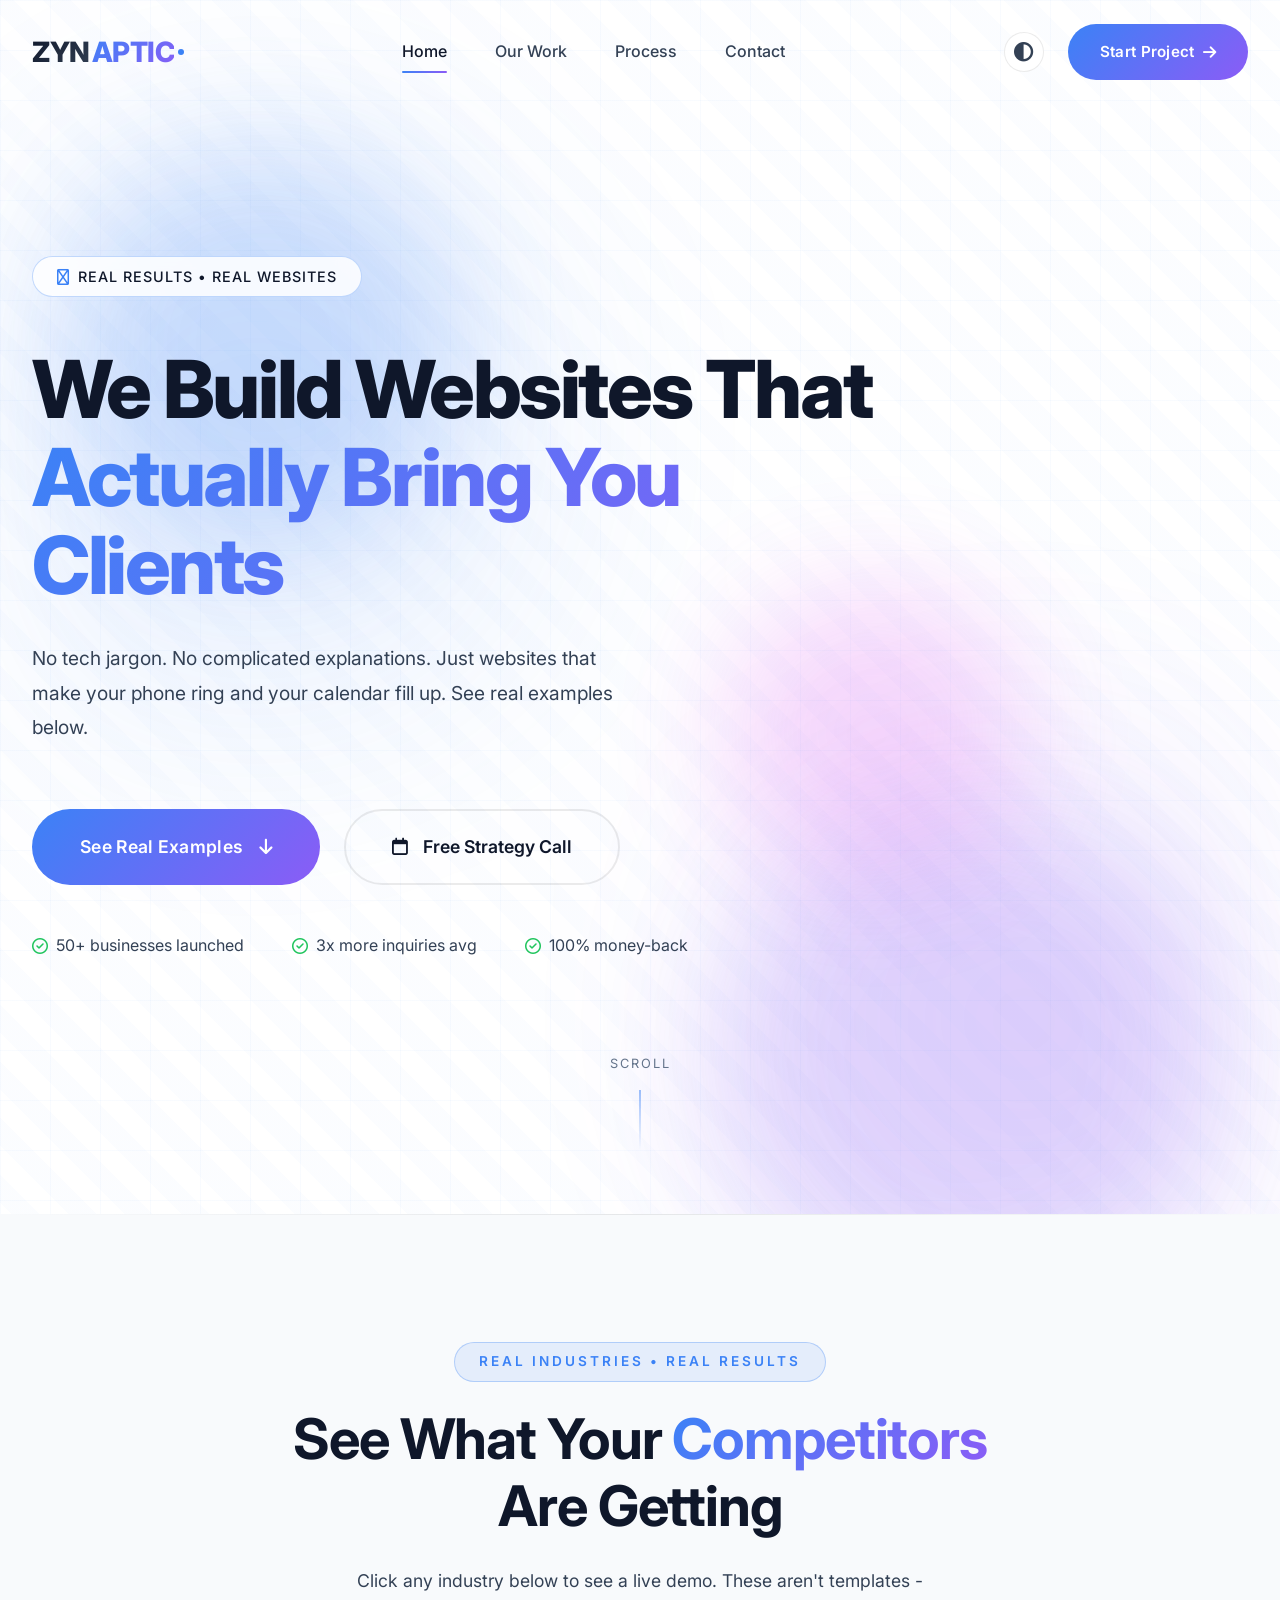
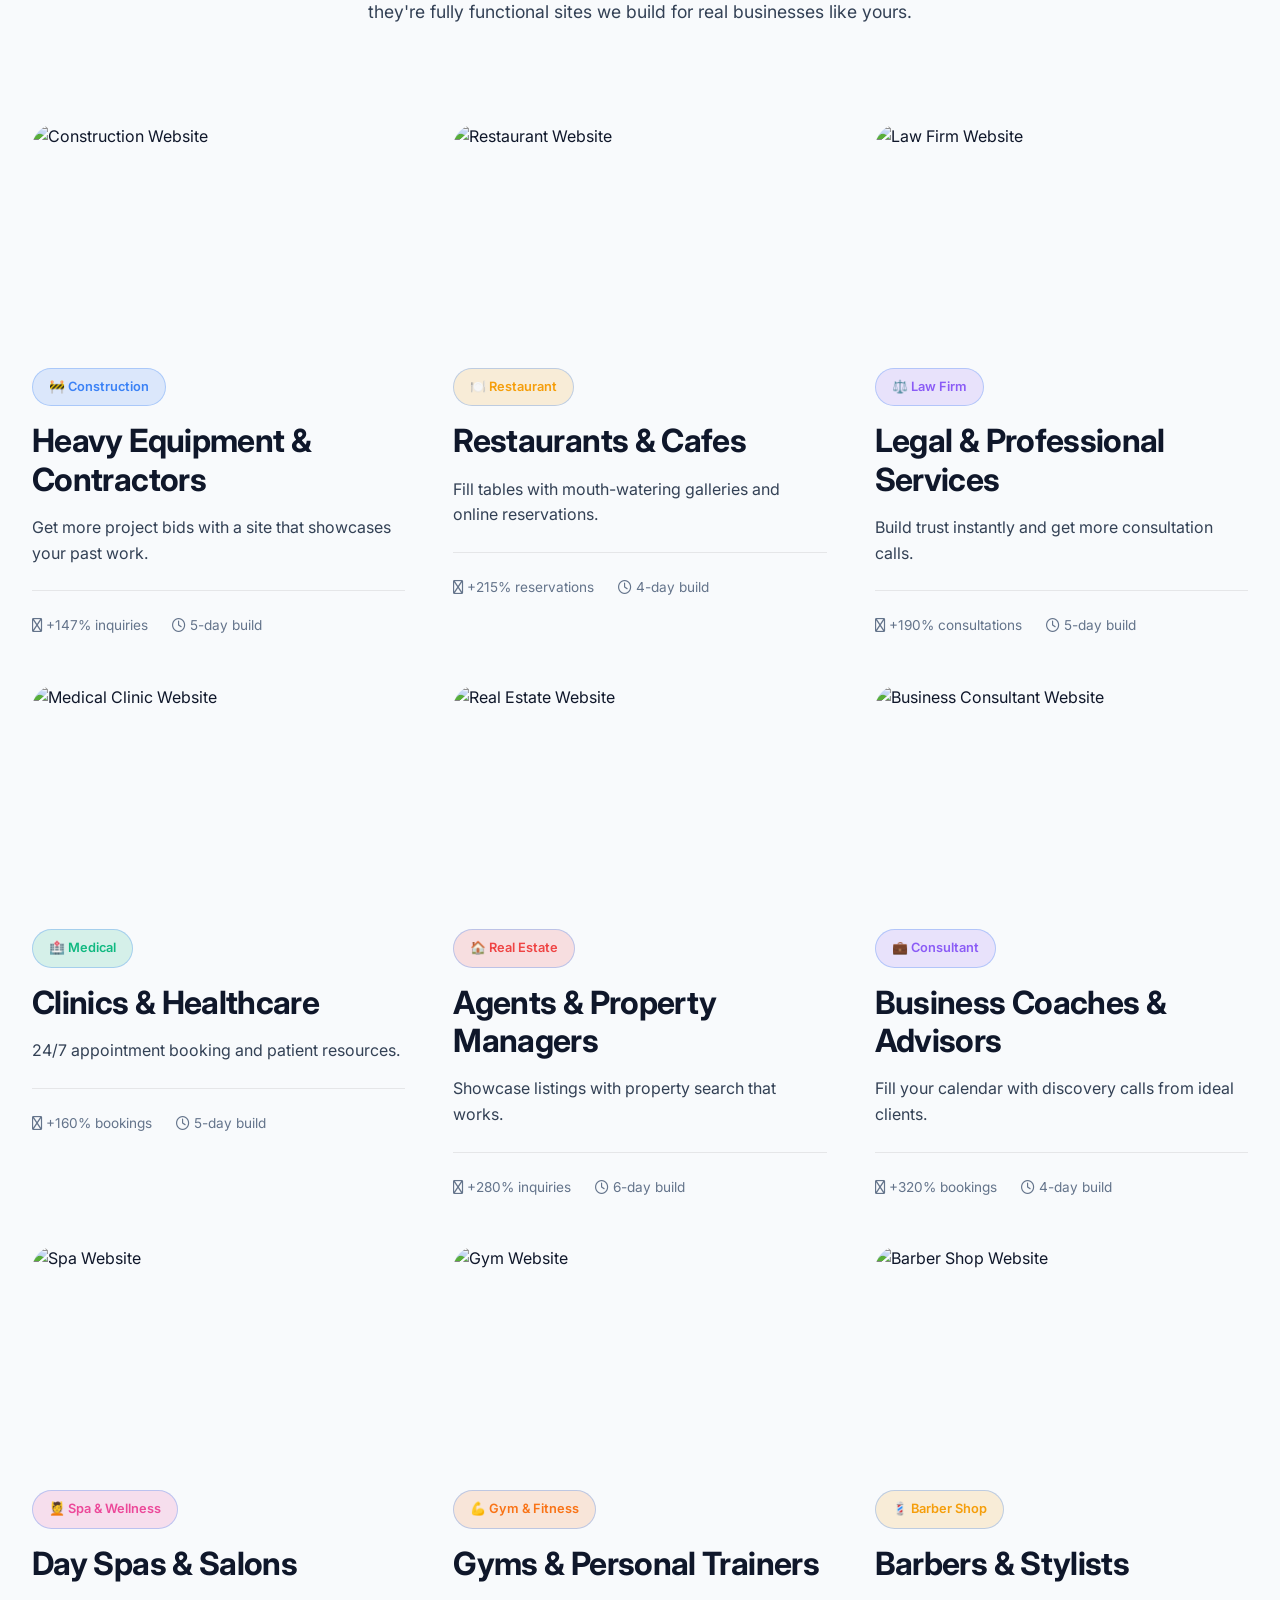
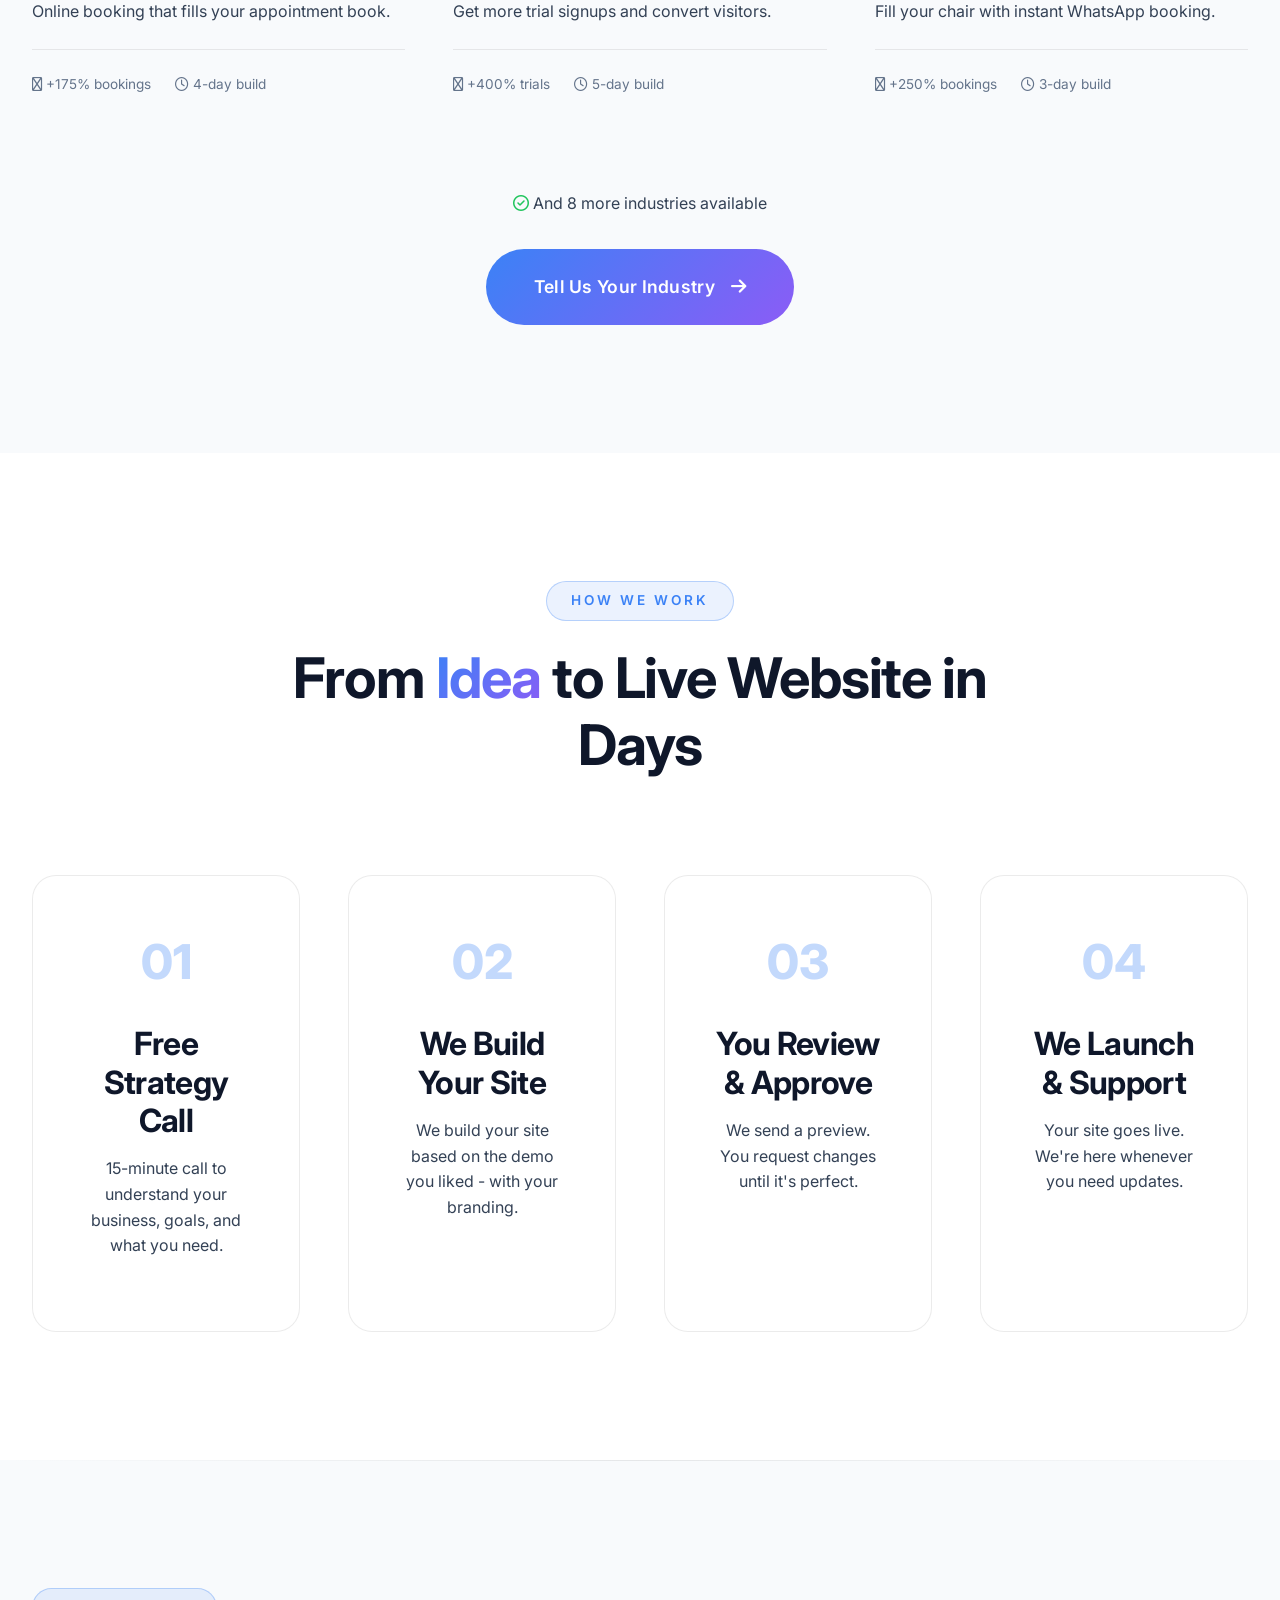
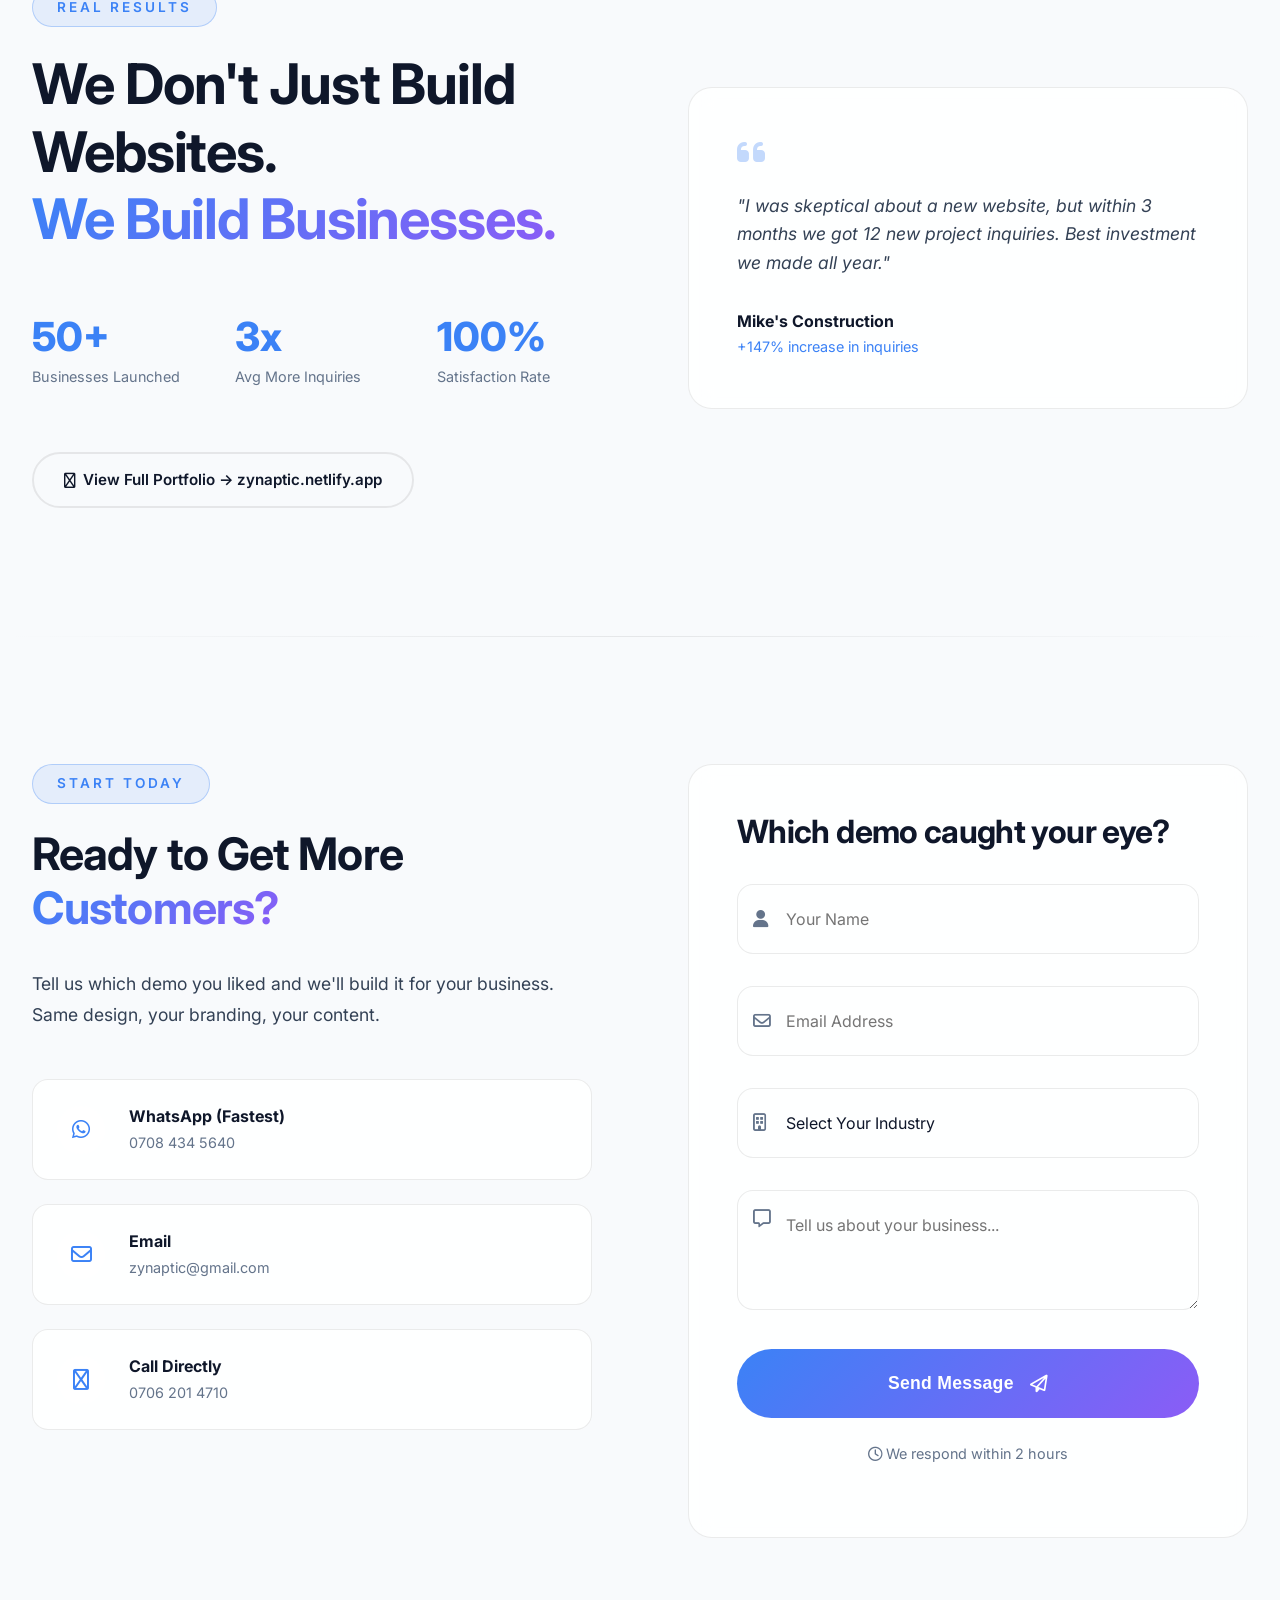
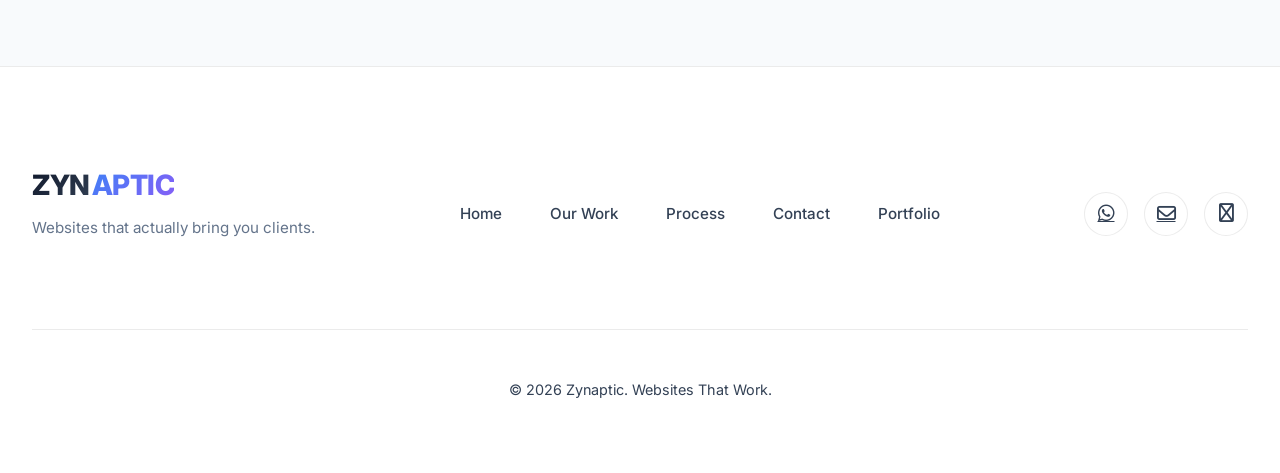
==== commit 383768b2: "Update index.html with Netlify Forms comment Added a comment regarding Netlify Forms for clarity." ====
--- a/index.html
+++ b/index.html
@@ -788,5 +788,6 @@
     <!-- Scripts -->
     <script src="assets/js/parallax.js"></script>
     <script src="assets/js/main.js"></script>
+    <!-- Netlify Forms enabled - Updated for form detection -->
 </body>
 </html>
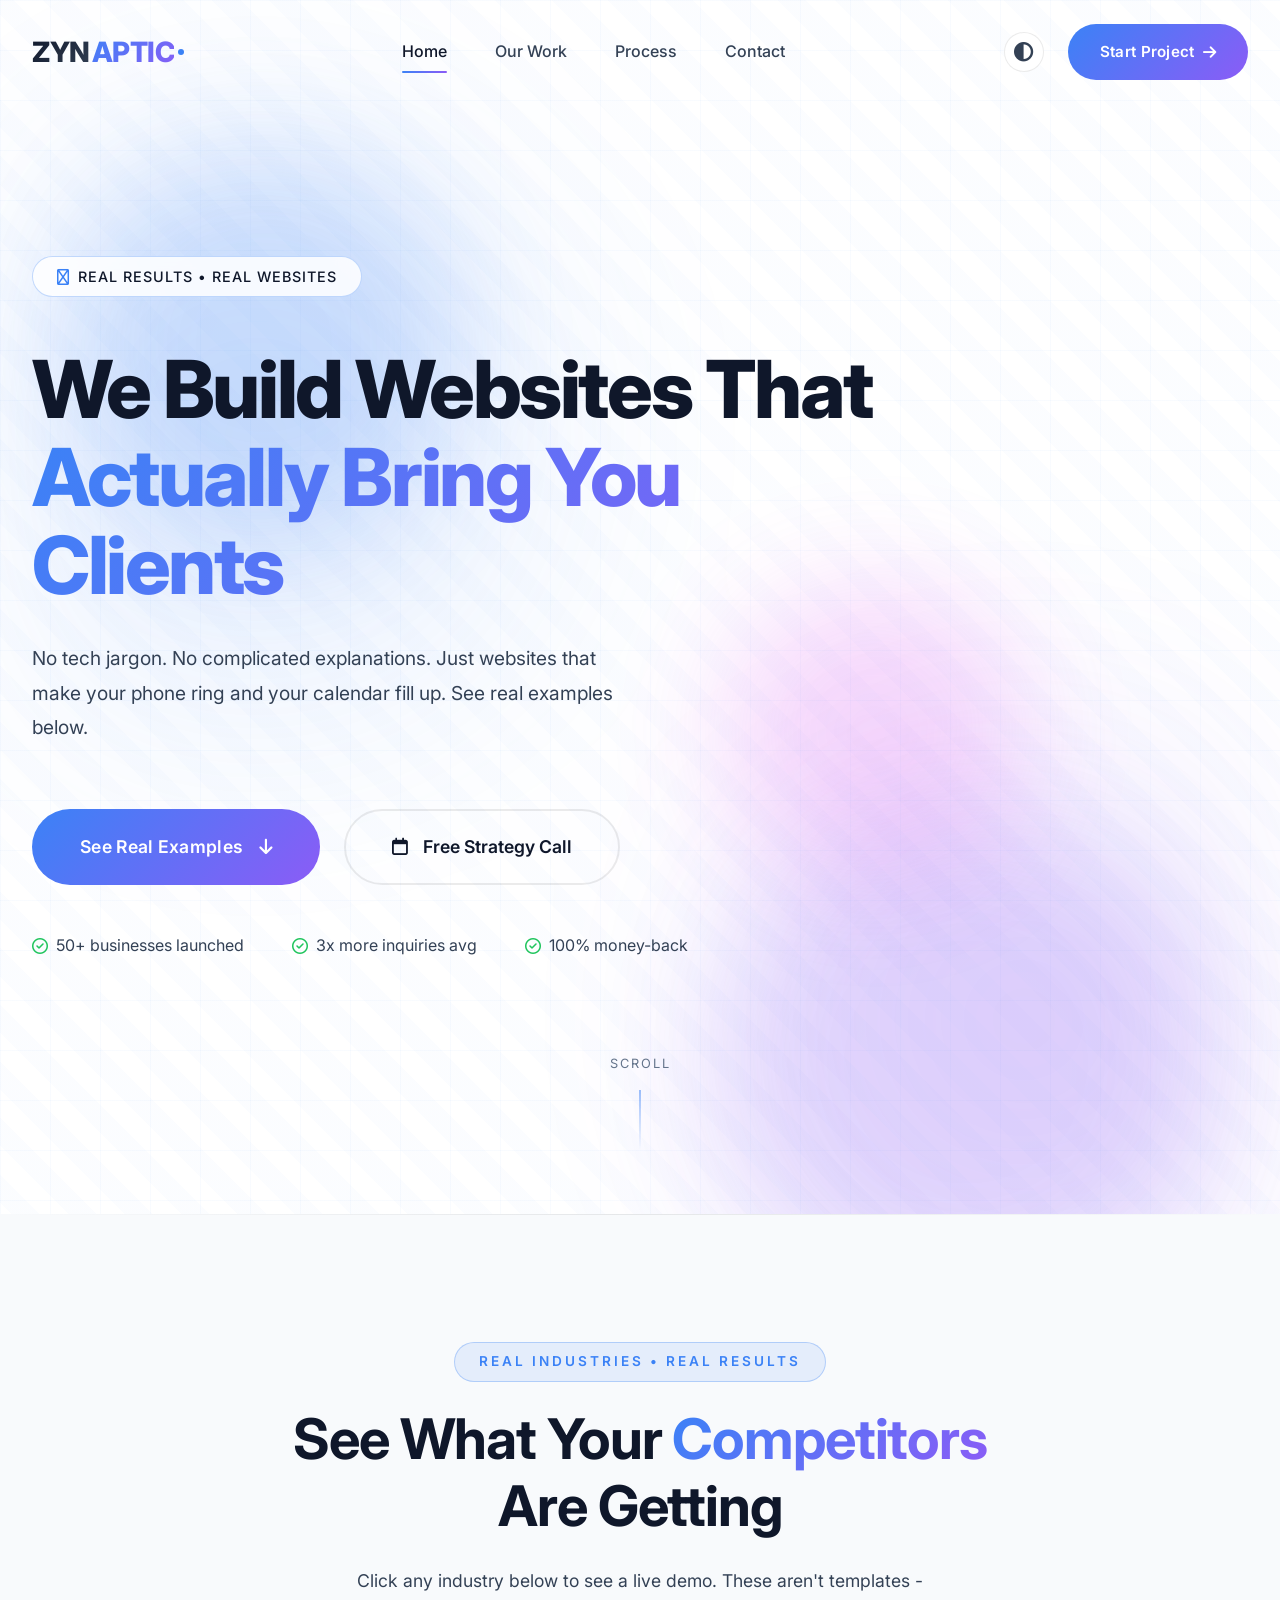
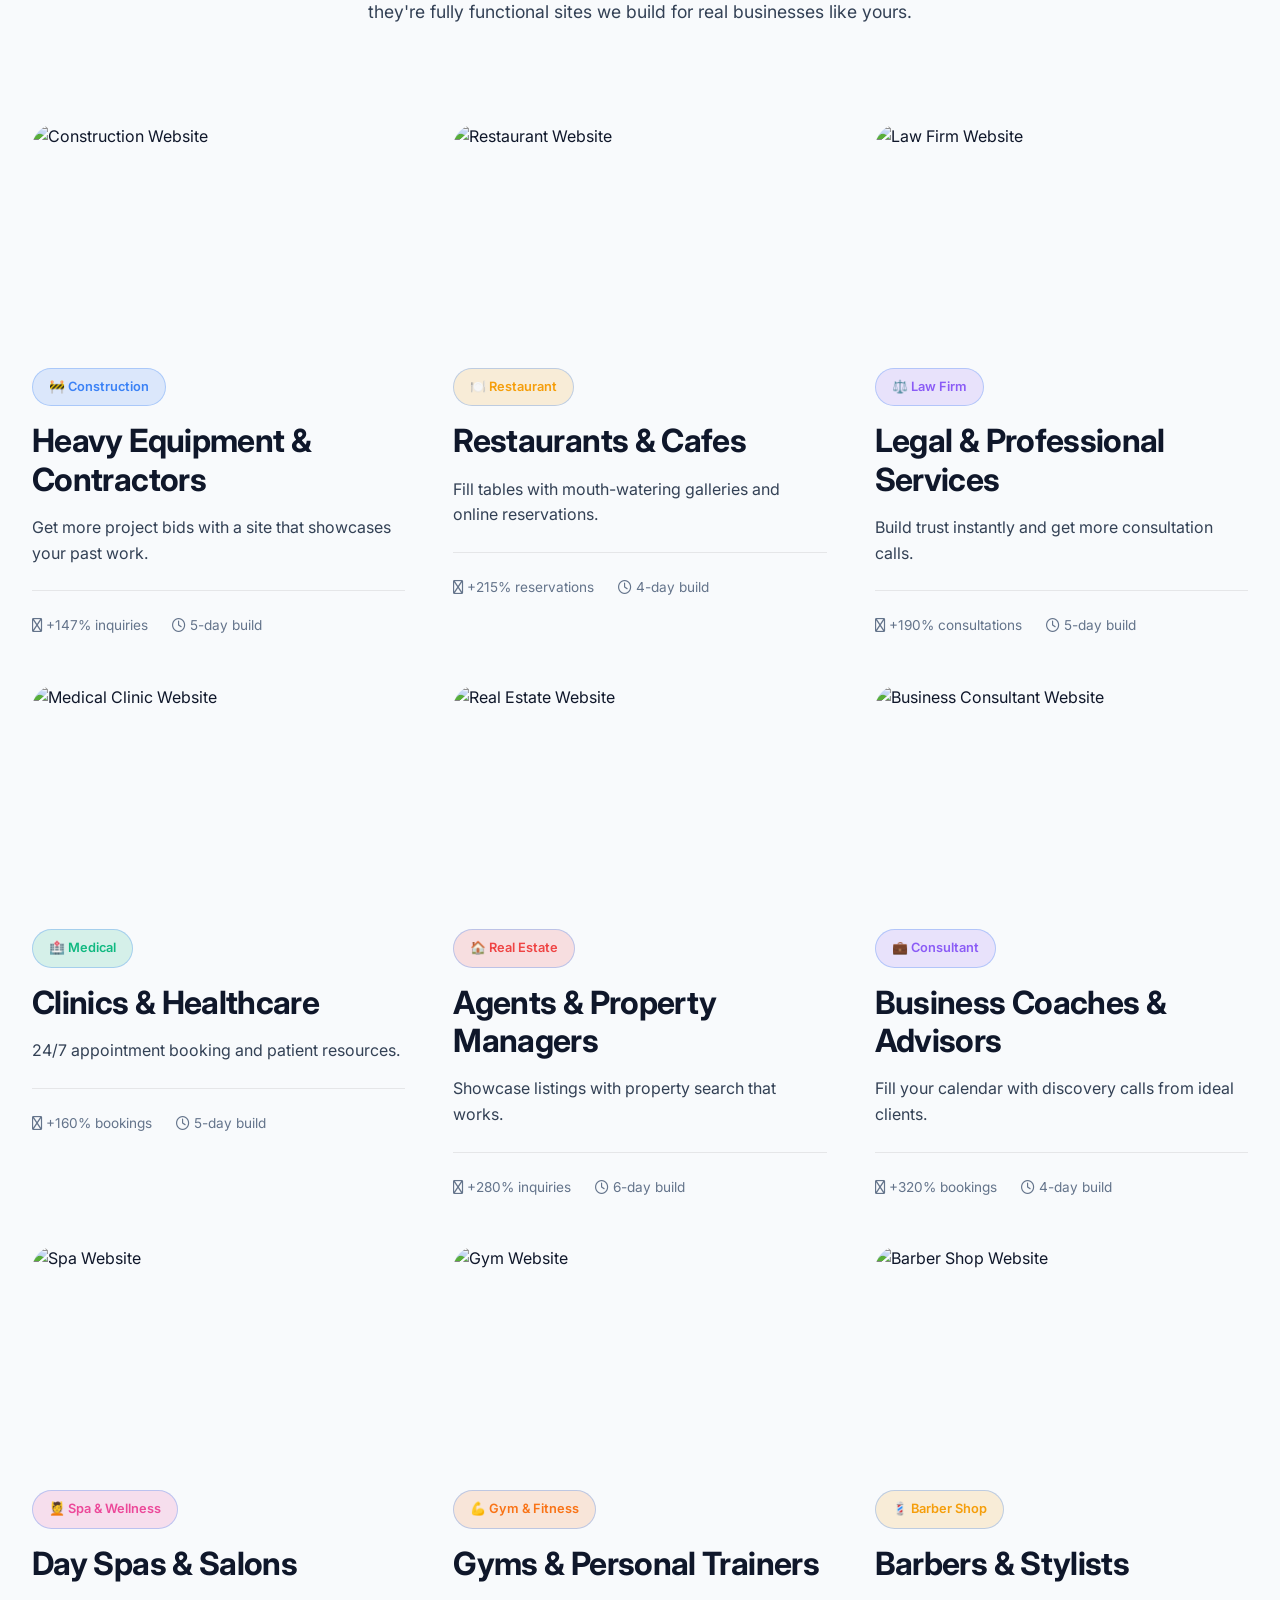
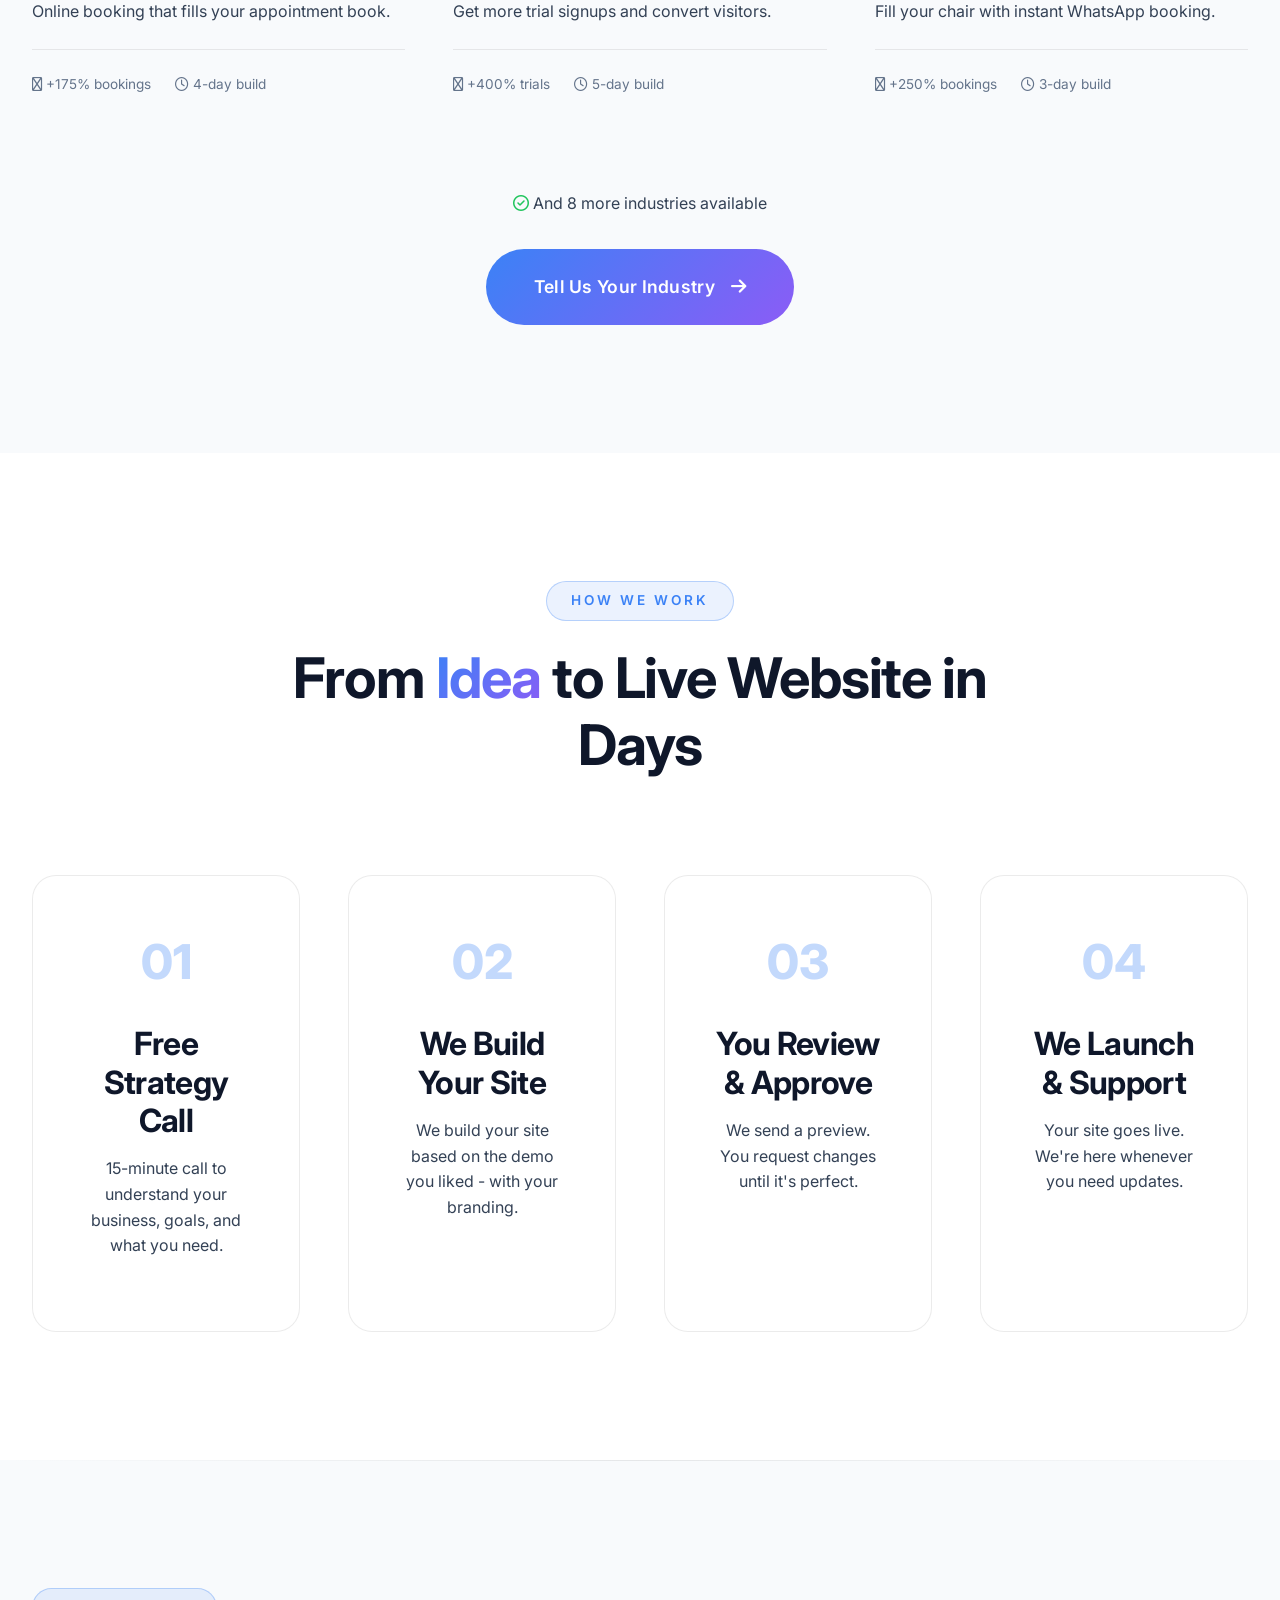
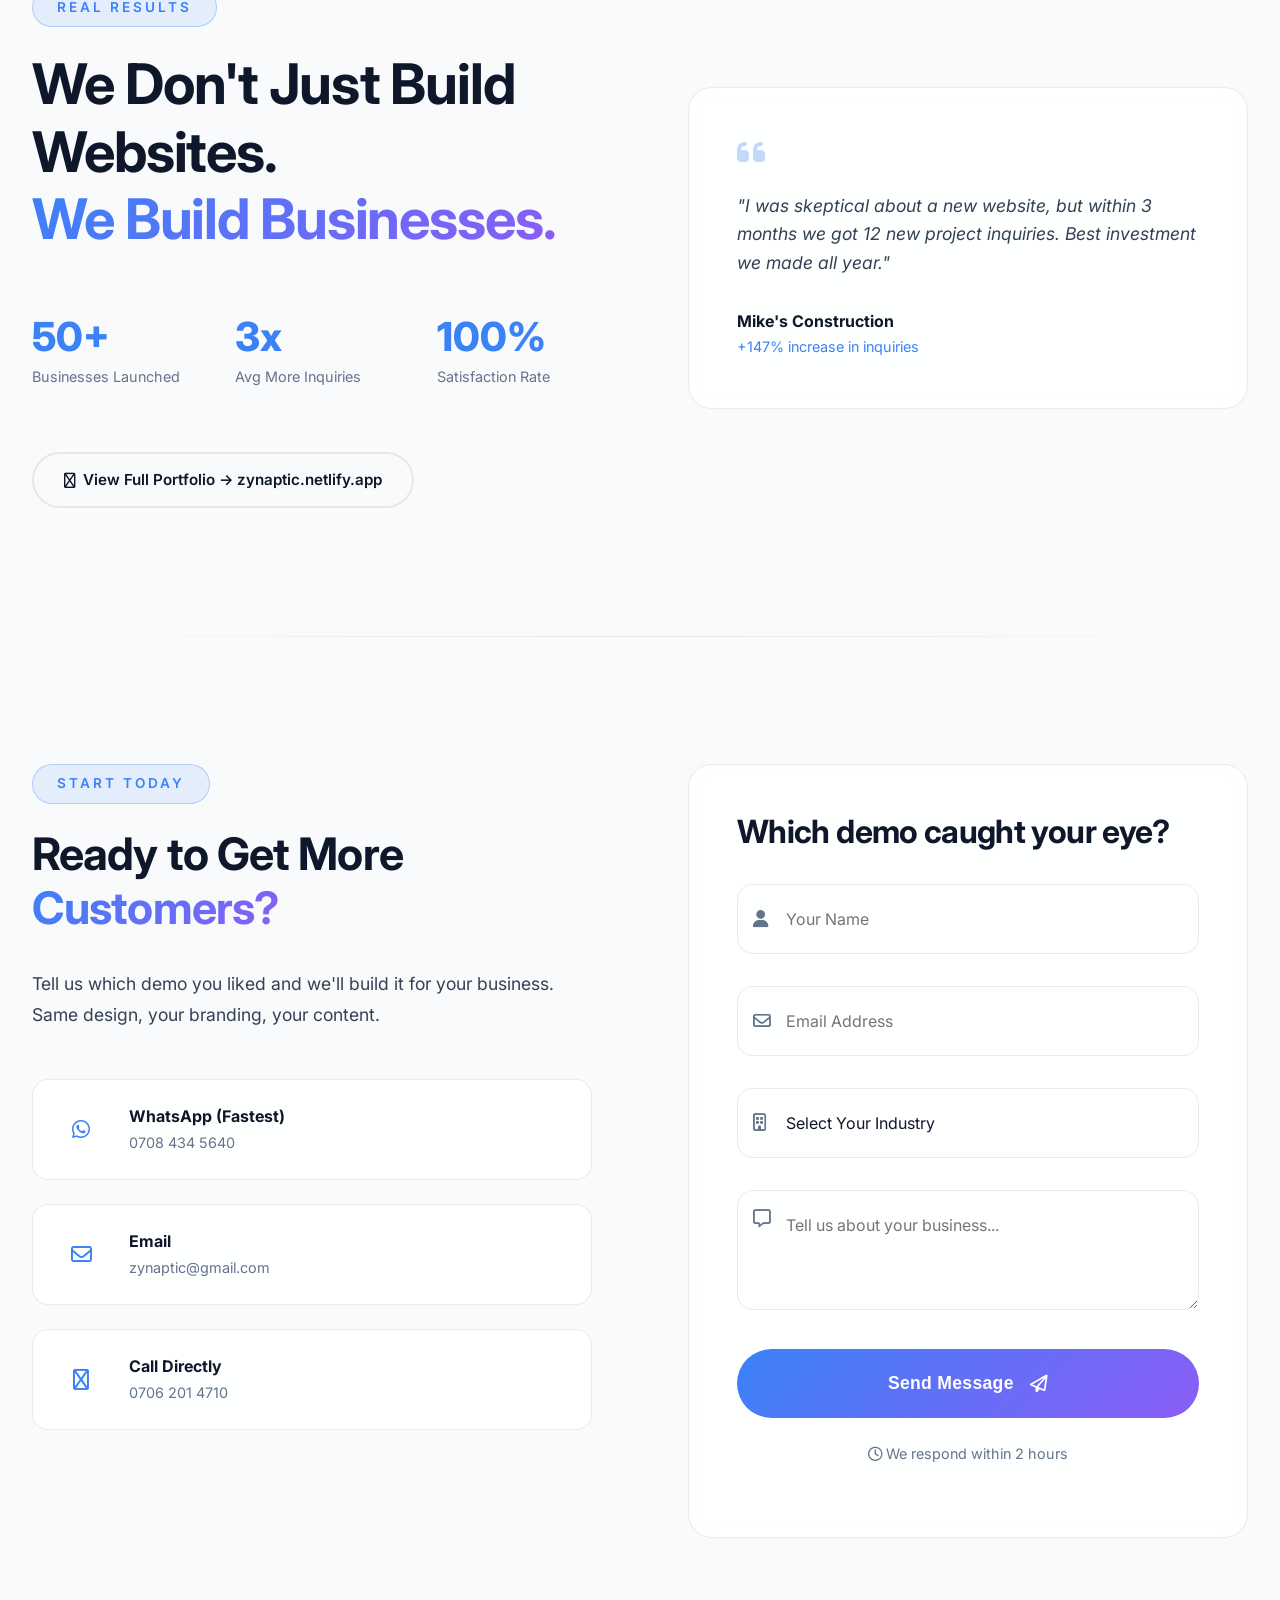
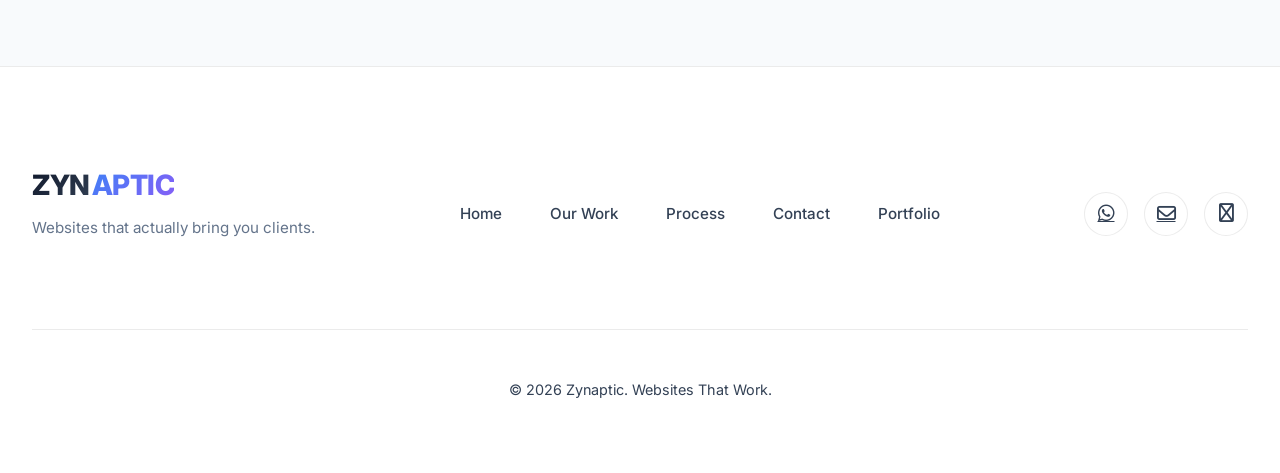
==== commit 8eb03bf0: "Update index.html" ====
--- a/index.html
+++ b/index.html
@@ -15,6 +15,34 @@
     <link rel="stylesheet" href="assets/css/style.css">
     
     <style>
+        /* Fix select dropdown text color */
+select option {
+    background-color: var(--bg-primary);
+    color: var(--text-primary);
+}
+
+/* For the select element itself */
+select {
+    color: var(--text-primary) !important;
+    background-color: var(--bg-glass) !important;
+}
+
+/* When select is open/in dropdown */
+select:focus option {
+    background: var(--bg-primary);
+    color: var(--text-primary);
+}
+
+/* Fix the first/default option */
+select option:first-child {
+    color: var(--text-tertiary);
+}
+
+/* For light theme */
+body.light-theme select option {
+    background-color: white;
+    color: #0f172a;
+}
         /* Small fixes to work with your existing CSS */
         .work-grid {
             display: grid;
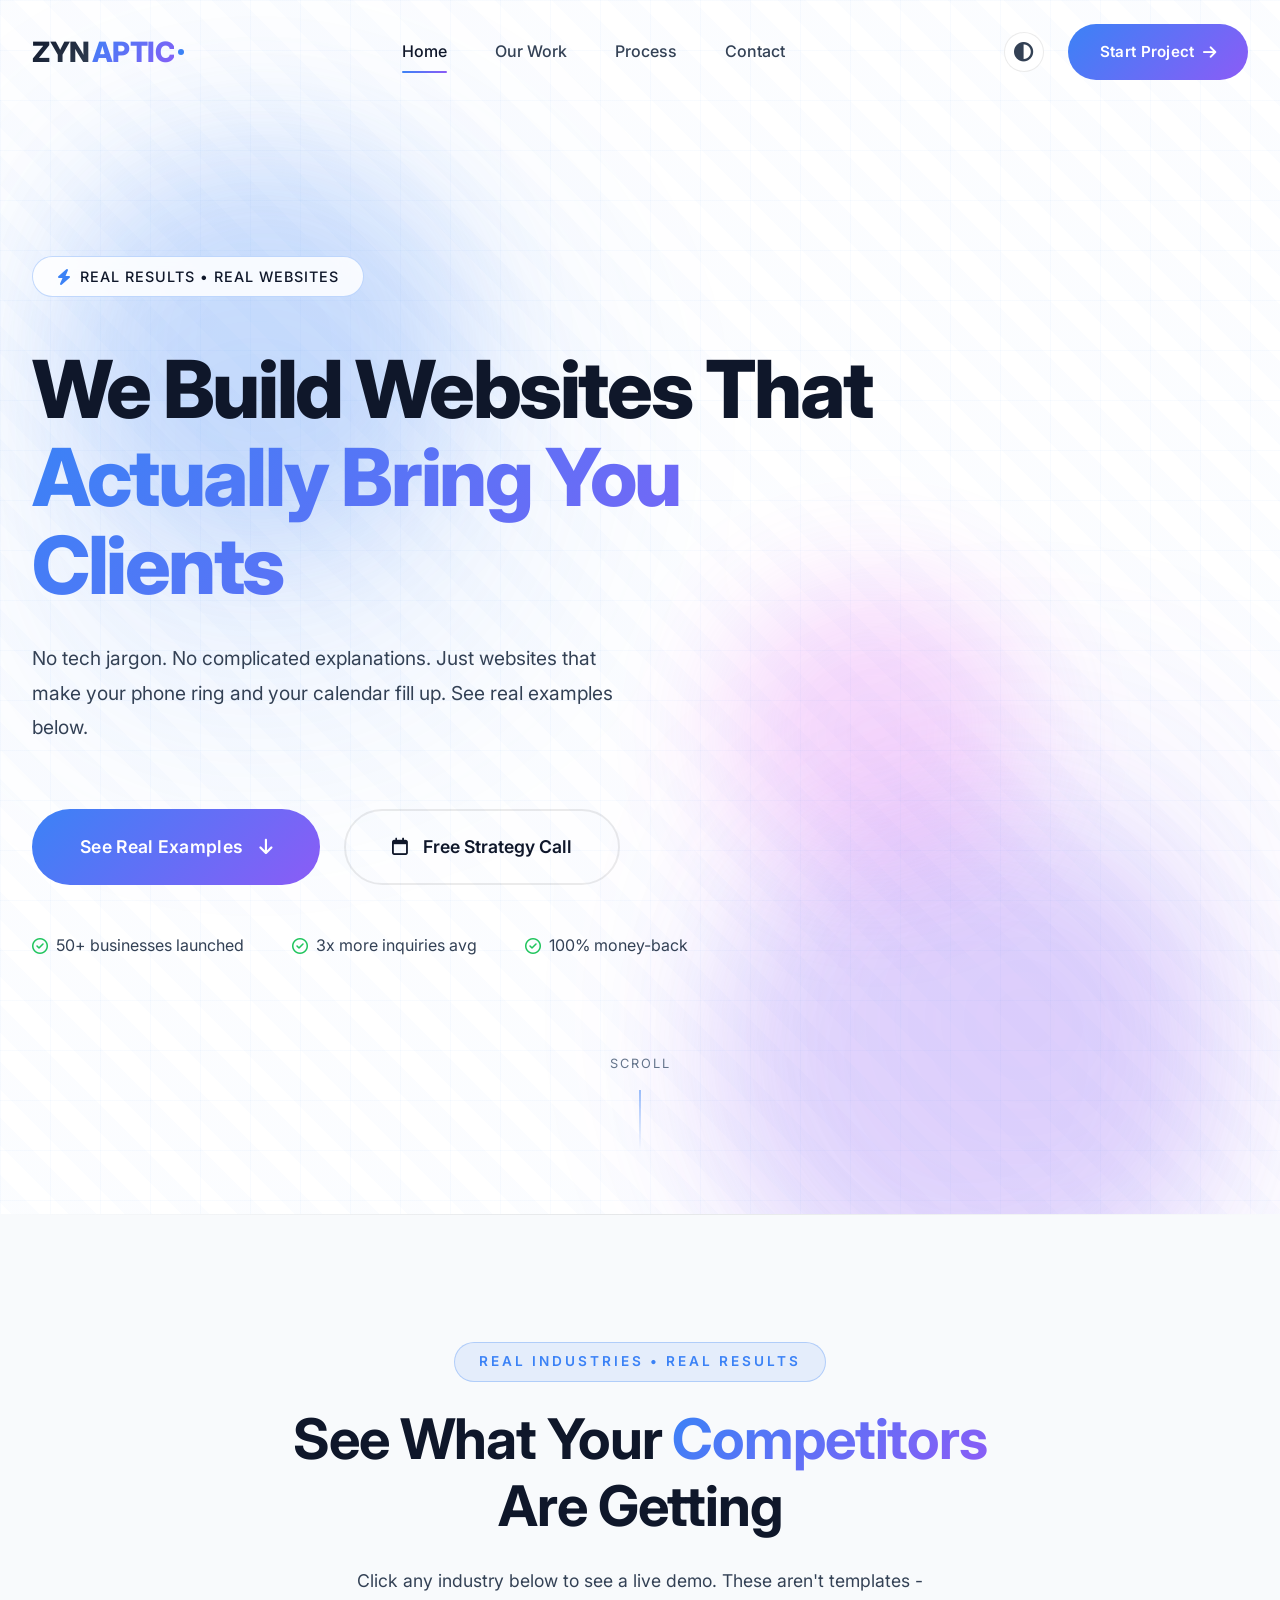
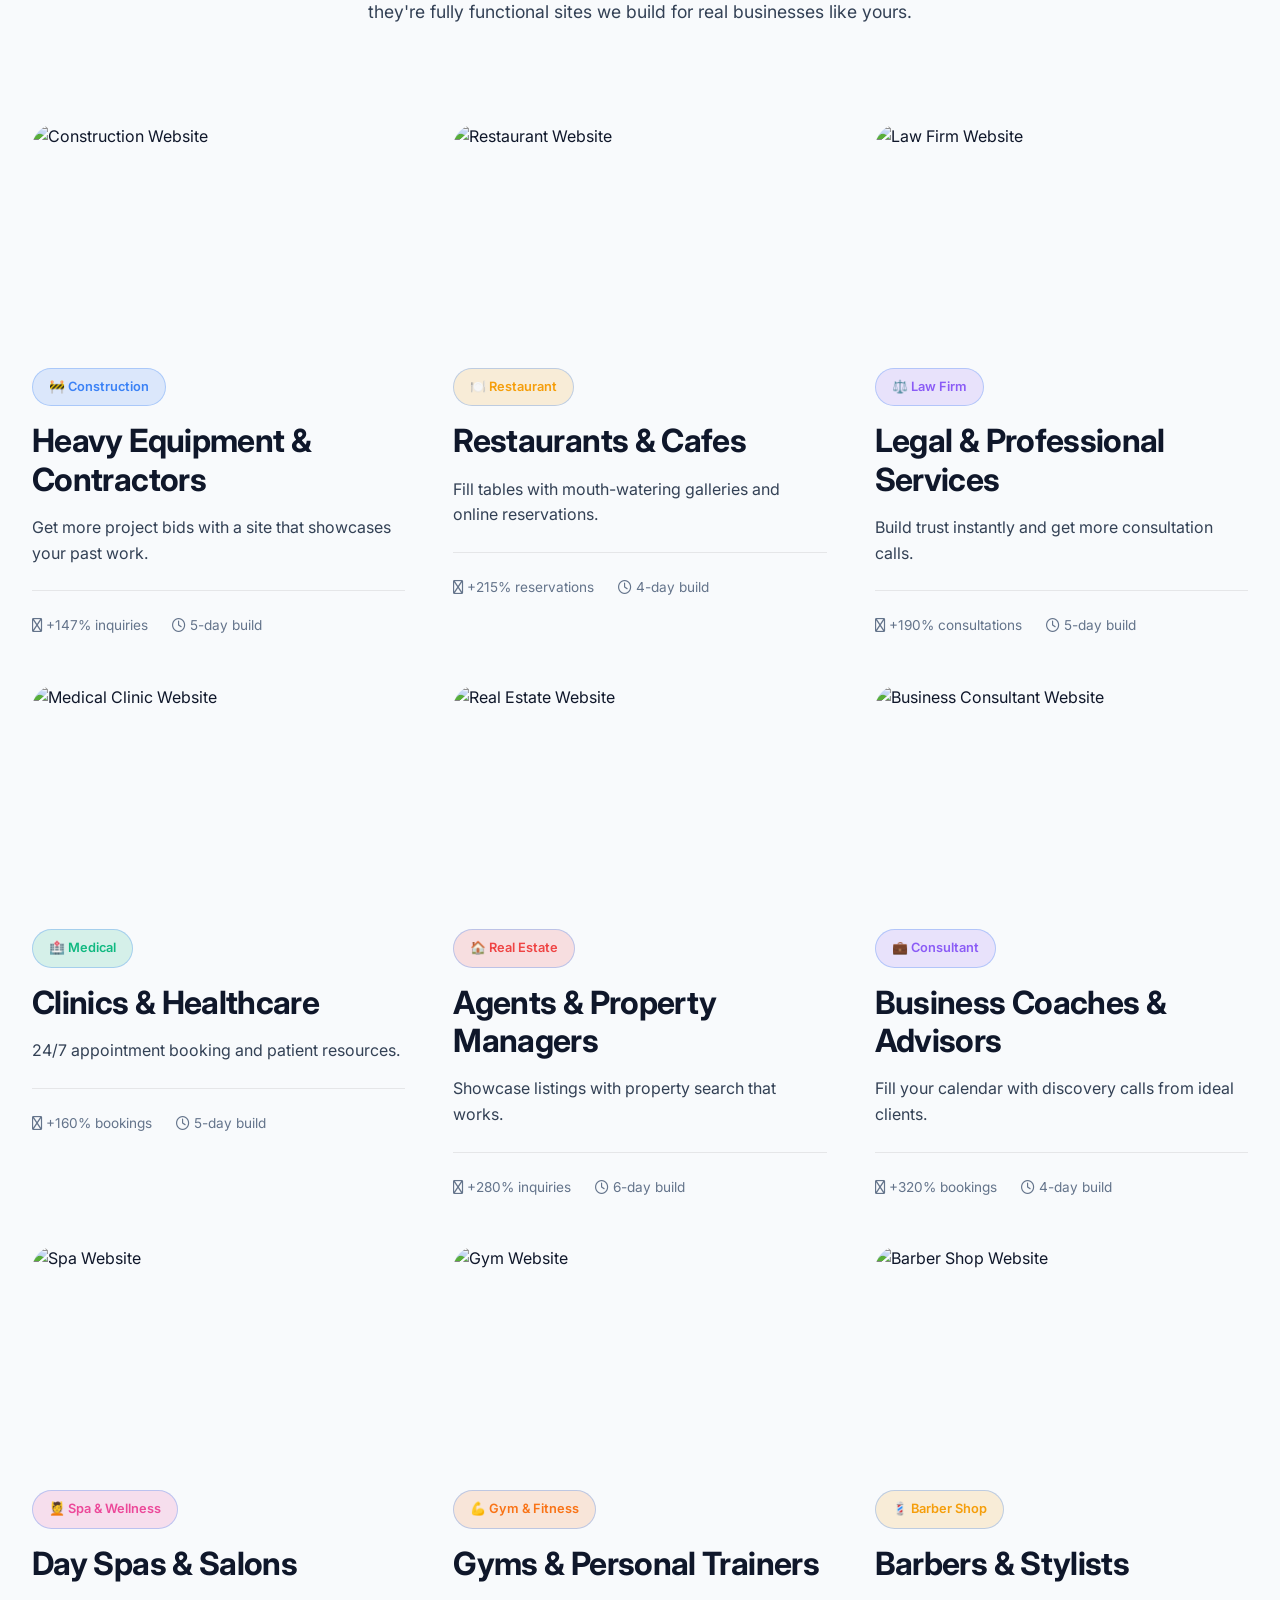
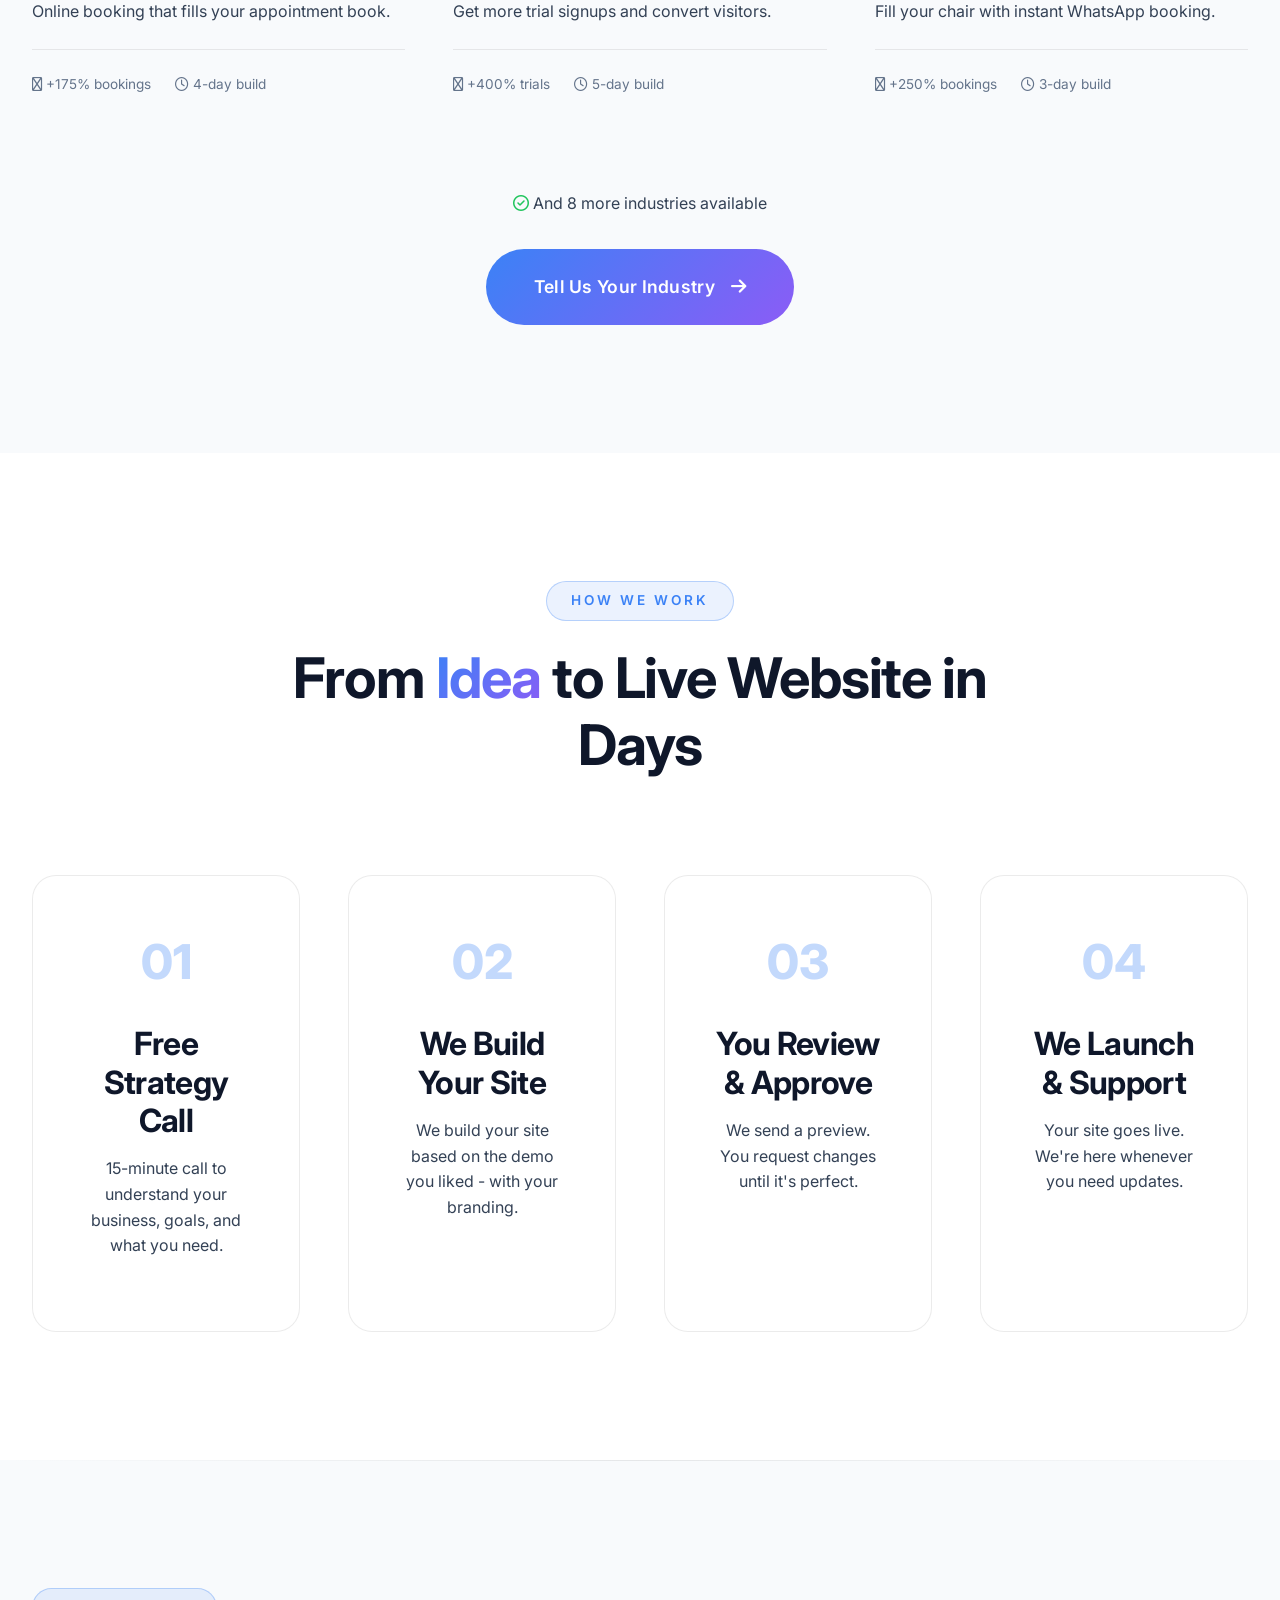
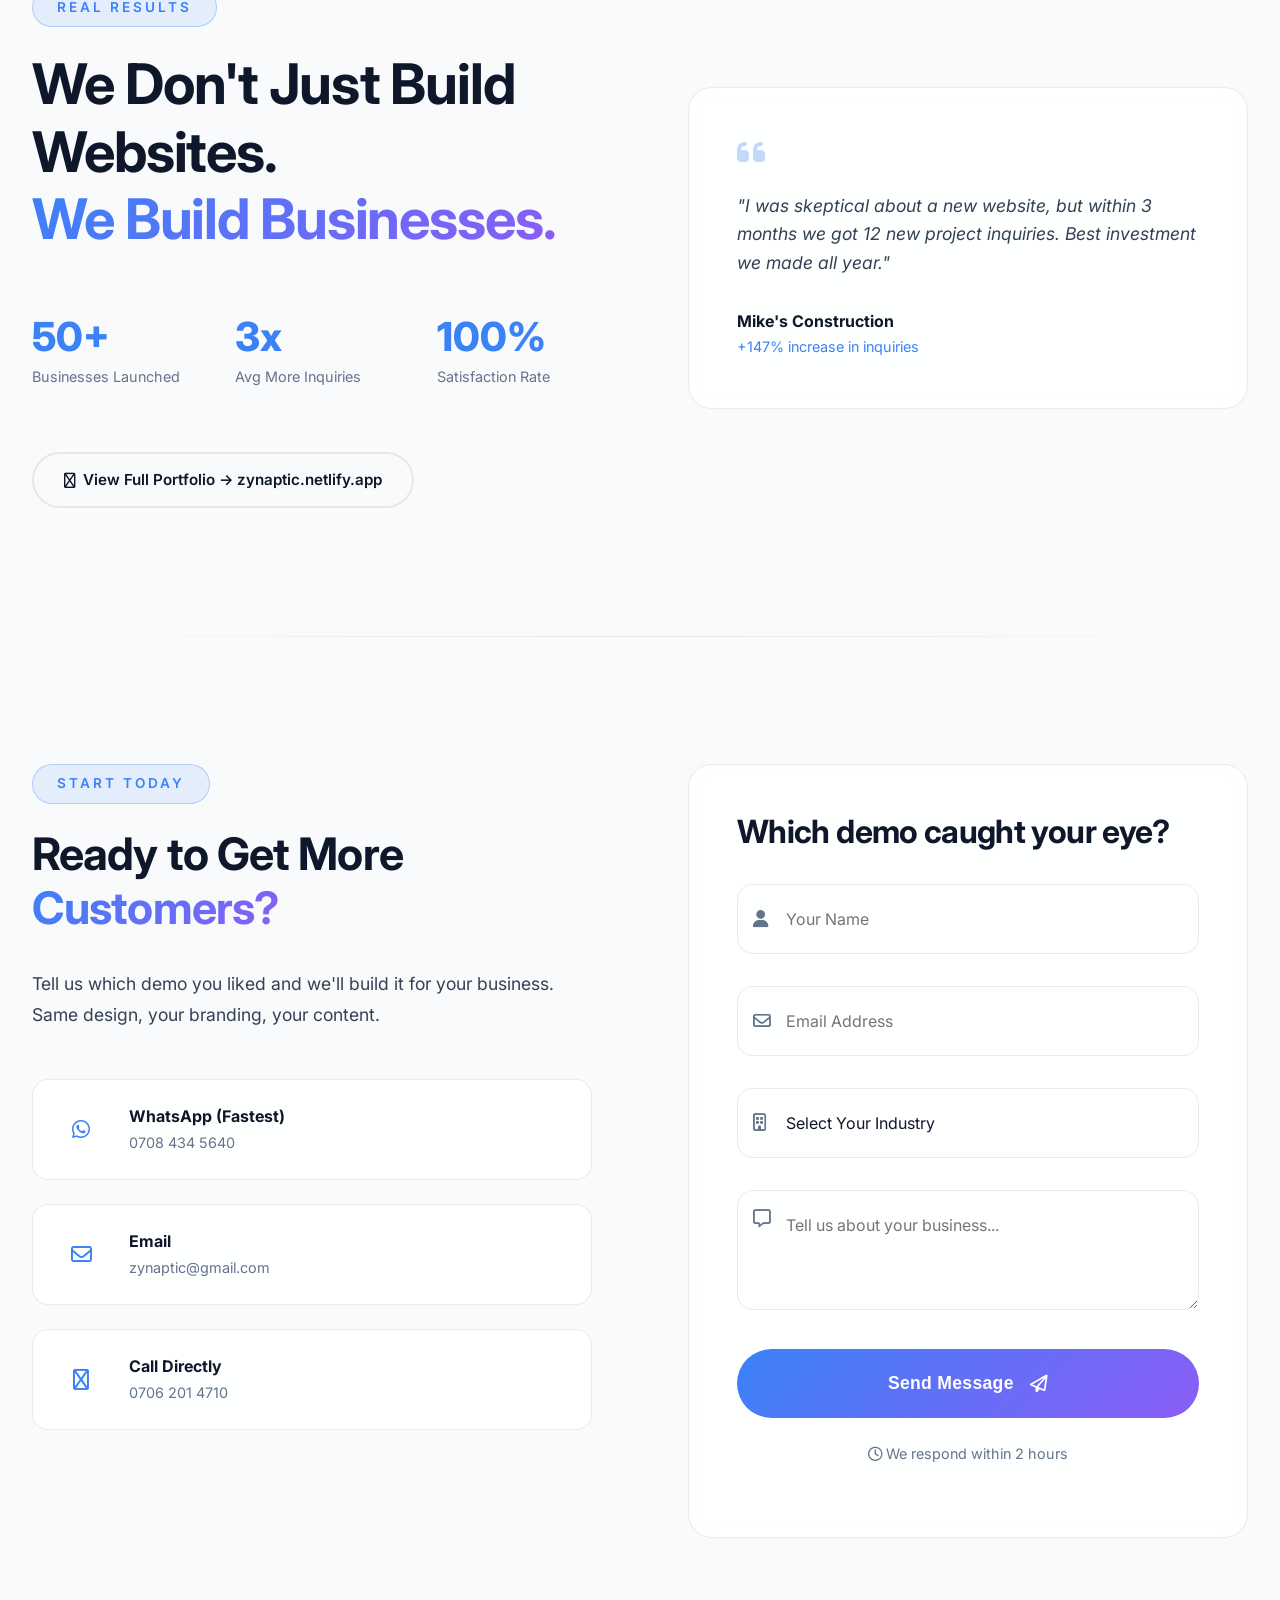
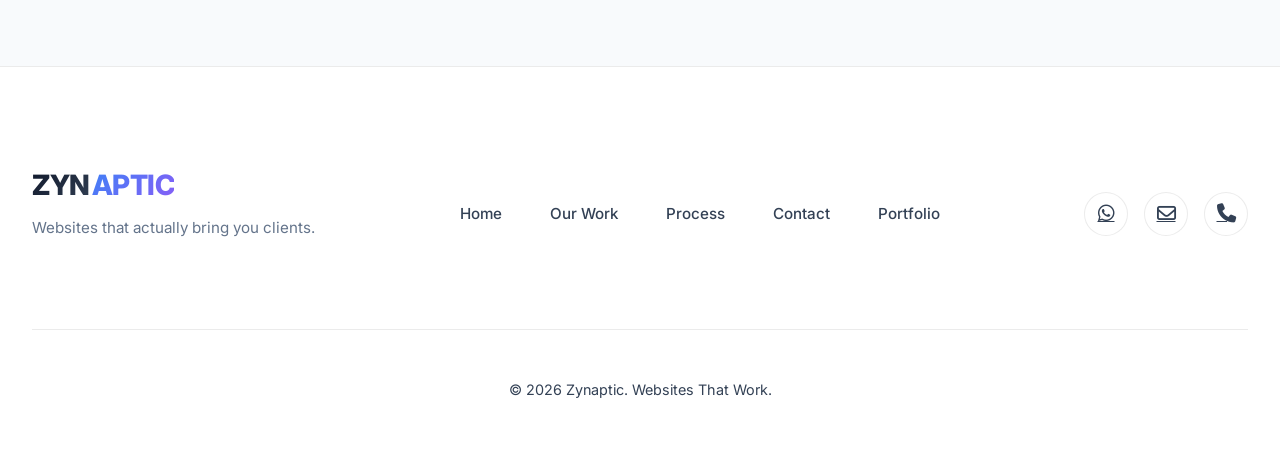
==== commit db7fd882: "Change phone and bolt icons to solid style" ====
--- a/index.html
+++ b/index.html
@@ -411,7 +411,7 @@
         <div class="hero-content">
             <div class="container">
                 <div class="hero-badge glass-effect">
-                    <i class="fa-regular fa-bolt"></i>
+                    <i class="fa-solid fa-bolt"></i>
                     <span>Real Results • Real Websites</span>
                 </div>
                 
@@ -803,7 +803,7 @@
                 <div class="footer-social">
                     <a href="https://wa.me/2347084345640" target="_blank"><i class="fa-brands fa-whatsapp"></i></a>
                     <a href="mailto:zynaptic@gmail.com"><i class="fa-regular fa-envelope"></i></a>
-                    <a href="tel:+2347062014710"><i class="fa-regular fa-phone"></i></a>
+                    <a href="tel:+2347062014710"><i class="fa-solid fa-phone"></i></a>
                 </div>
             </div>
             
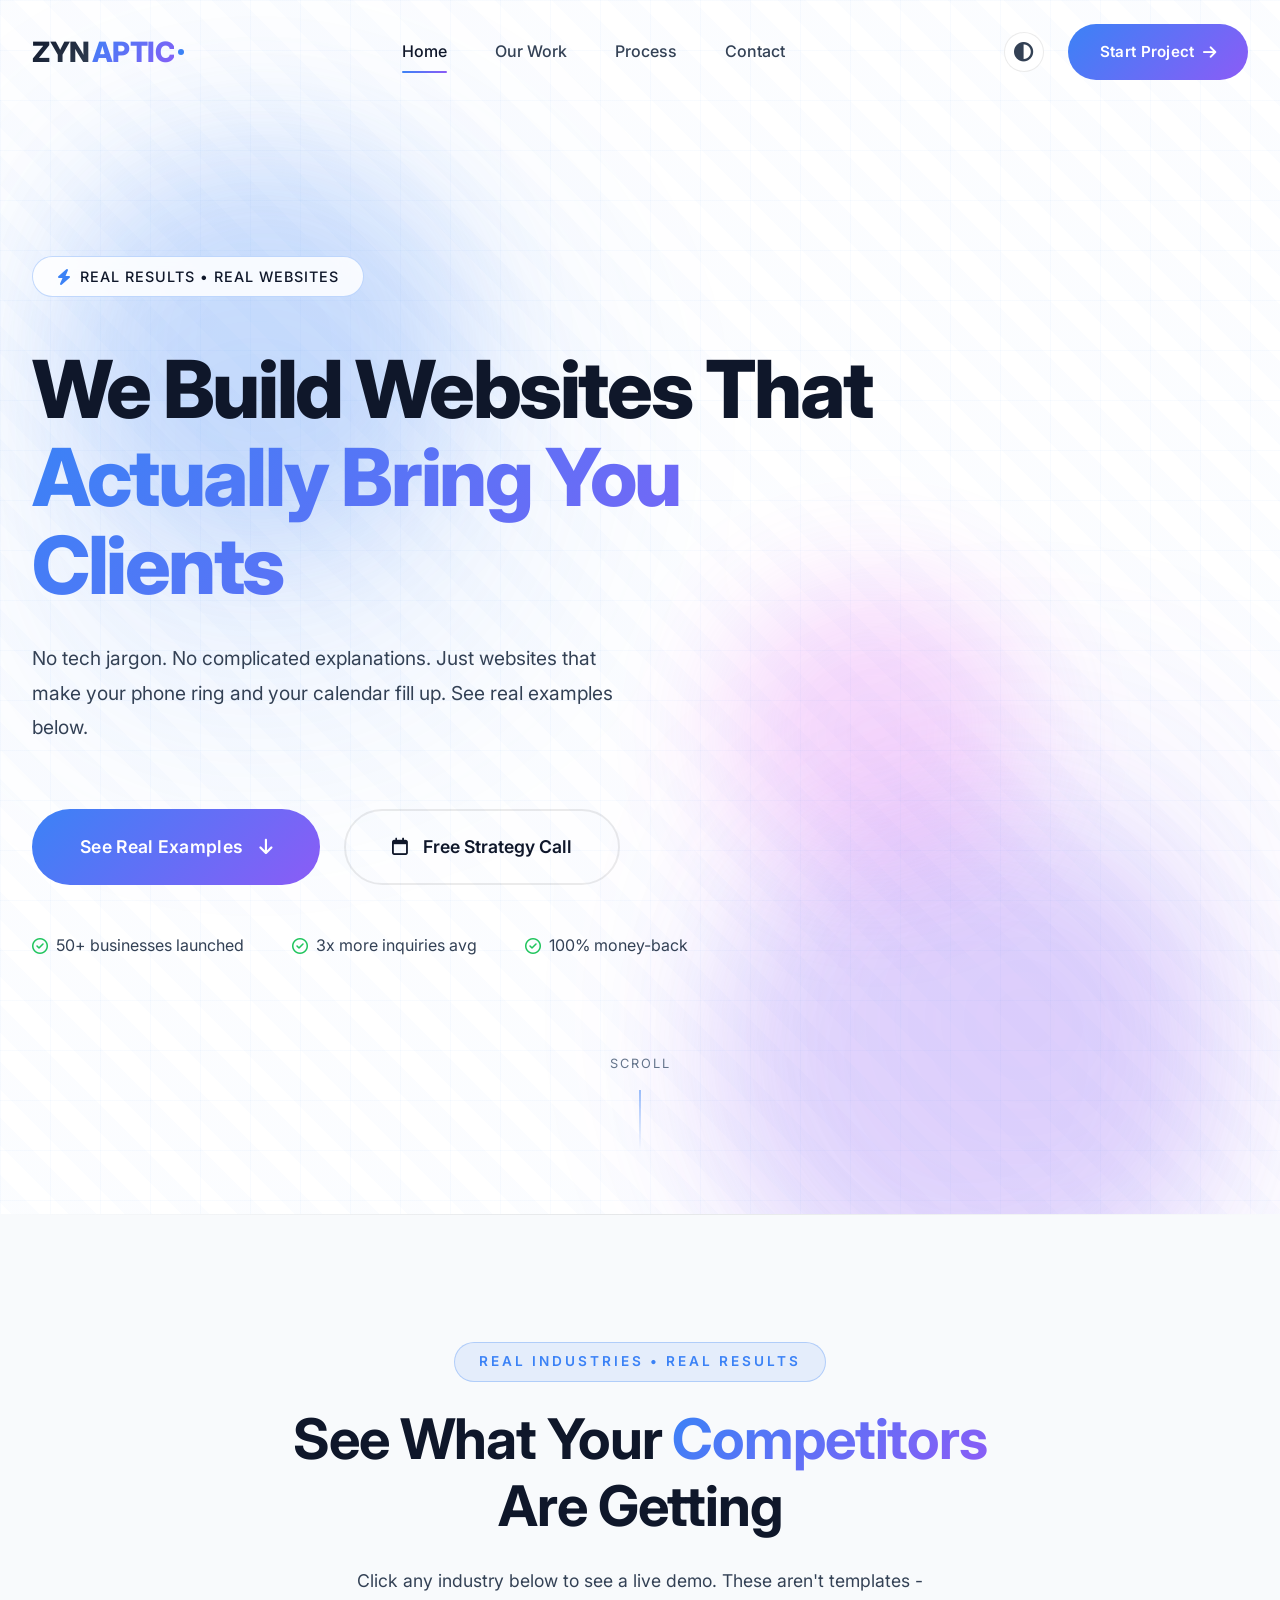
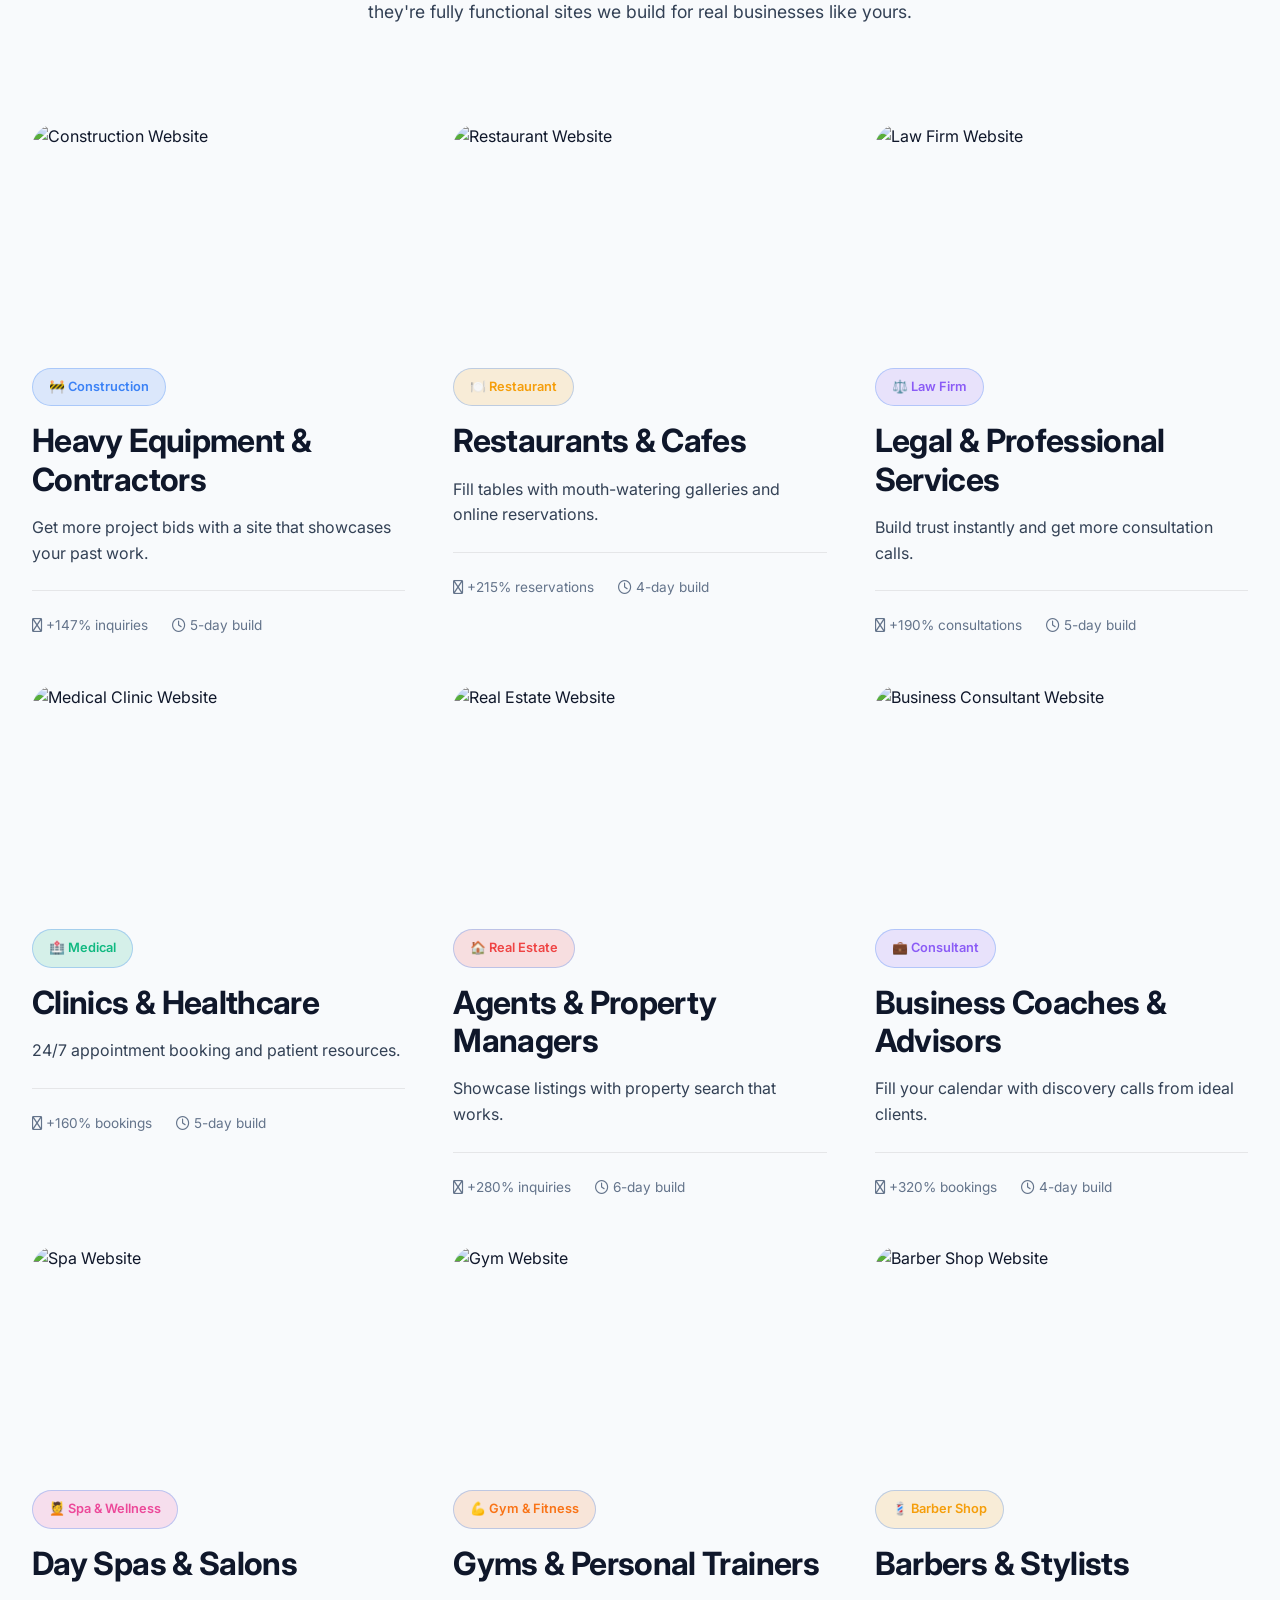
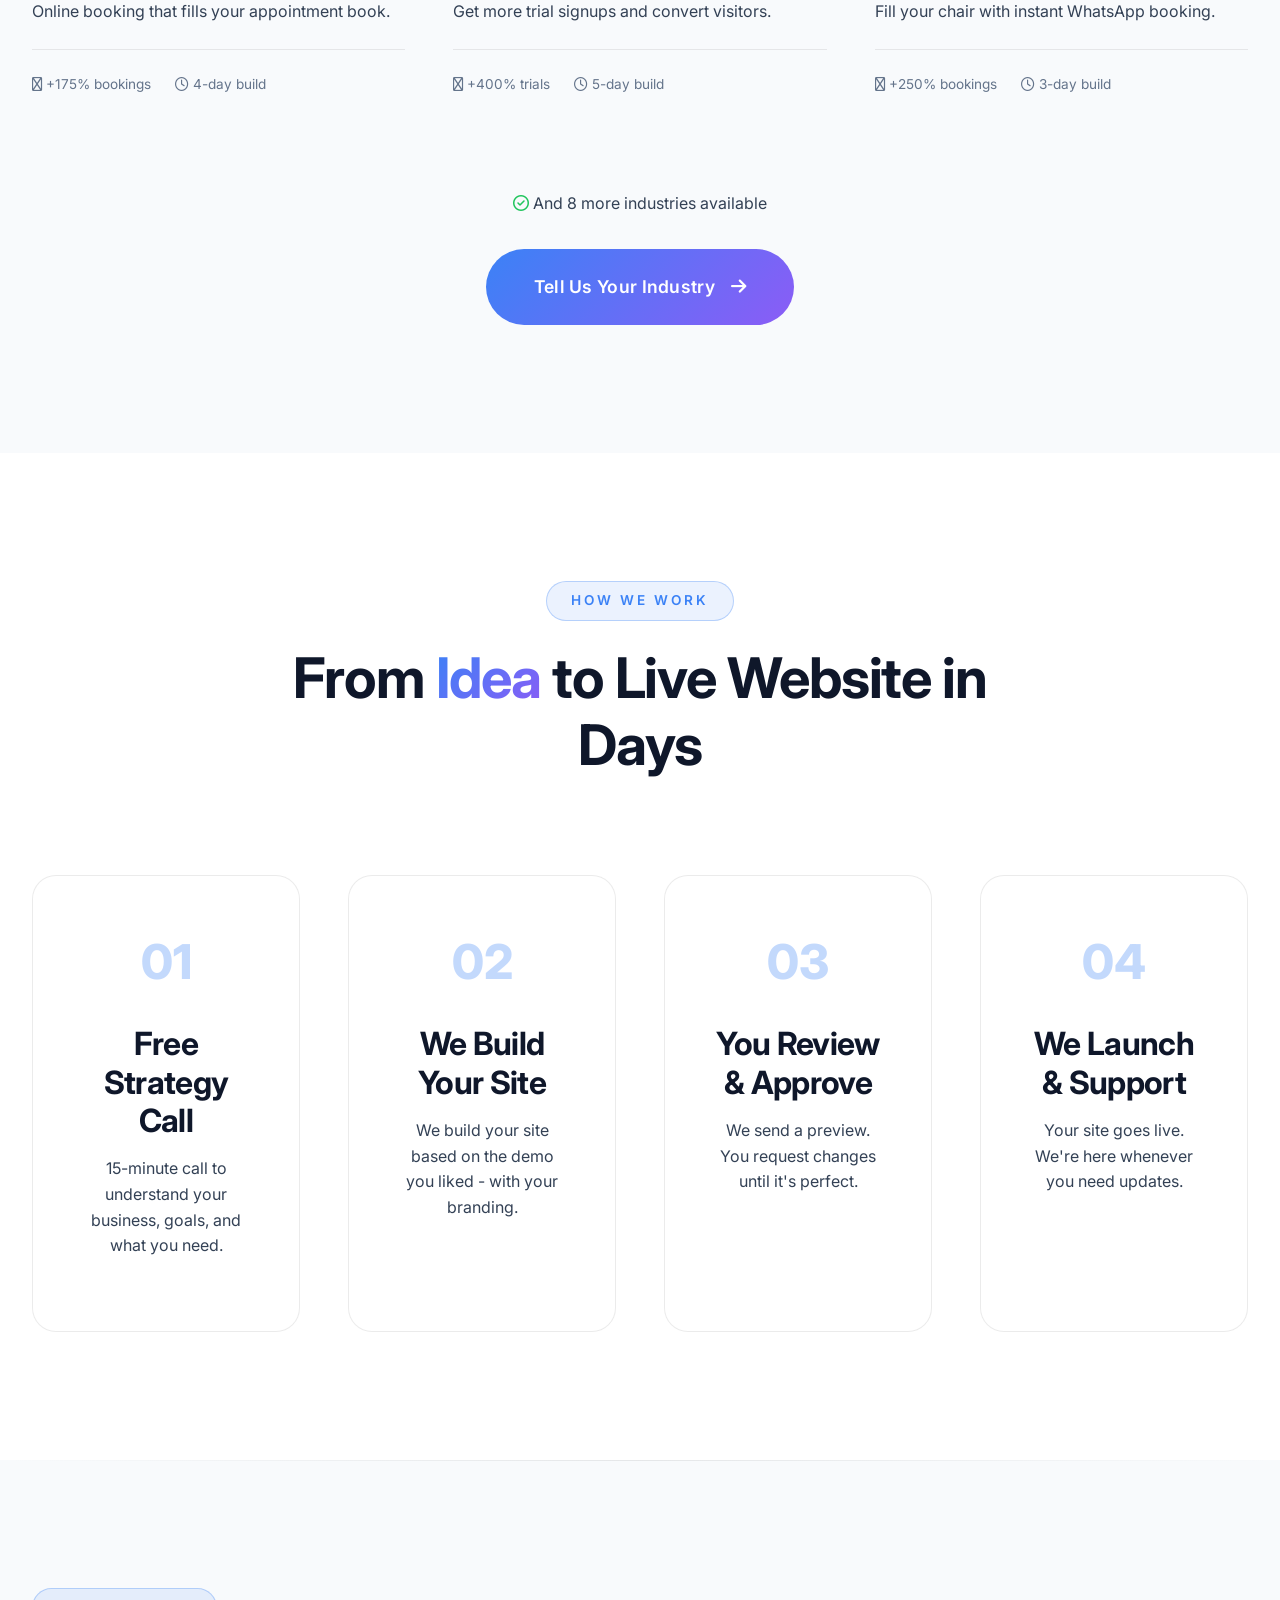
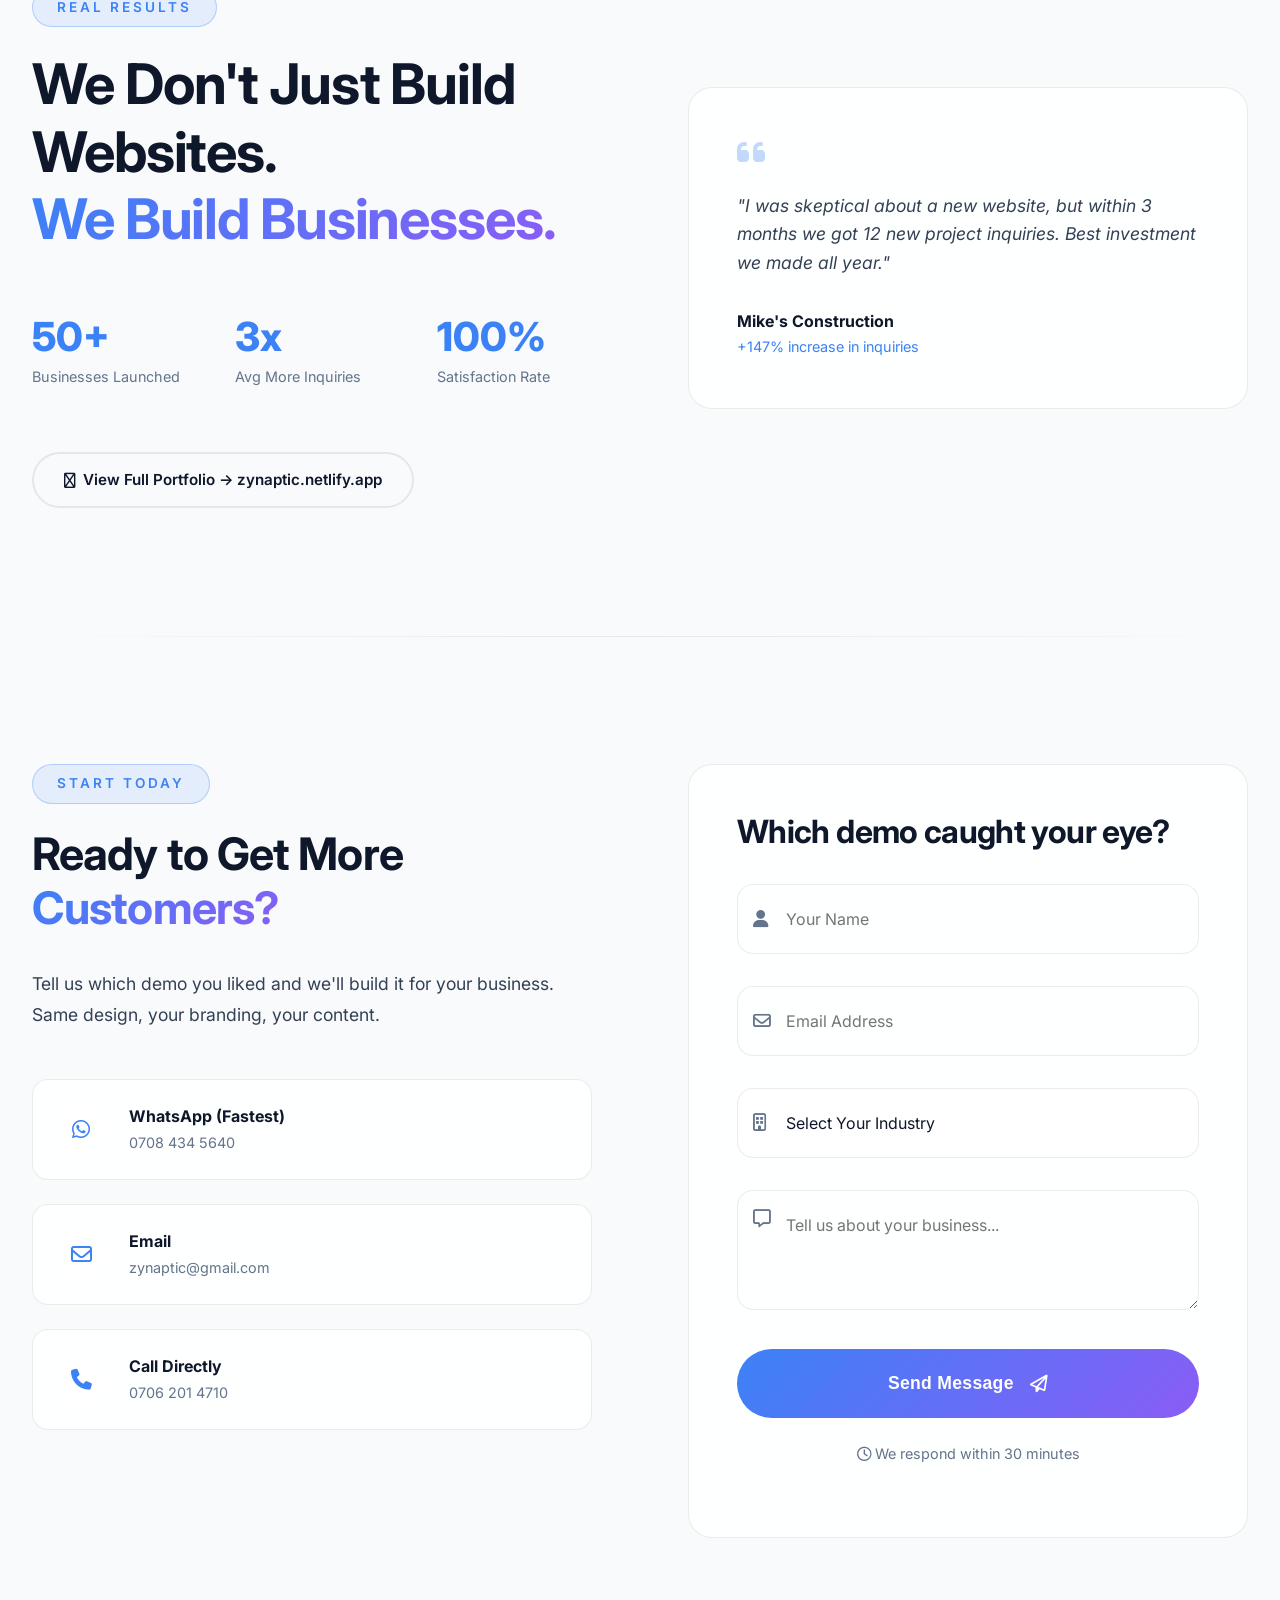
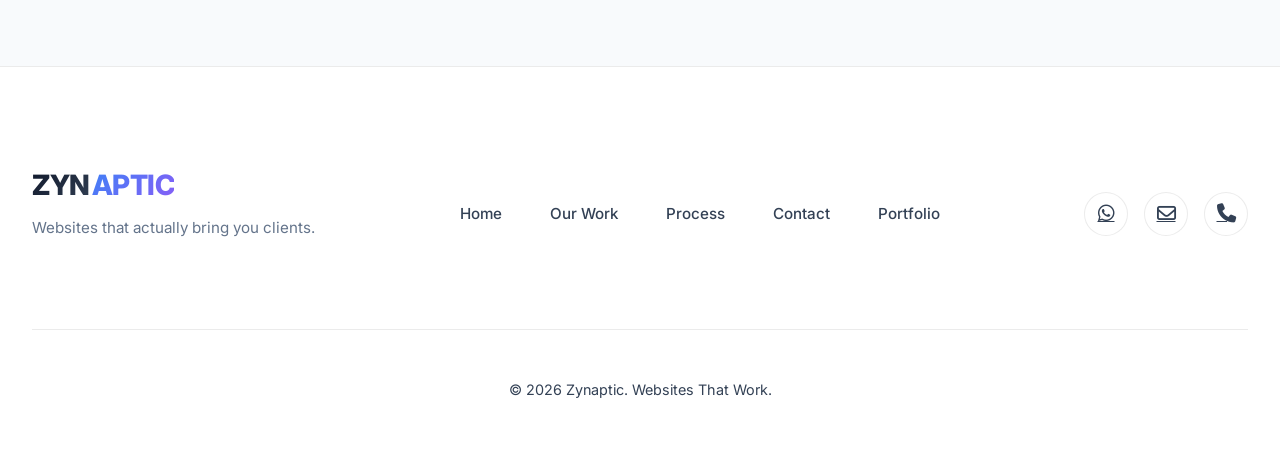
==== commit 36f81f86: "Update phone icon and response time in contact section" ====
--- a/index.html
+++ b/index.html
@@ -722,7 +722,7 @@
                         </a>
                         
                         <a href="tel:+2347062014710" class="contact-item">
-                            <i class="fa-regular fa-phone"></i>
+                           <i class="fa-solid fa-phone"></i>
                             <div>
                                 <strong>Call Directly</strong>
                                 <span>0706 201 4710</span>
@@ -773,7 +773,7 @@
                     </button>
 
                     <p class="form-note">
-                        <i class="fa-regular fa-clock"></i> We respond within 2 hours
+                        <i class="fa-regular fa-clock"></i> We respond within 30 minutes 
                     </p>
                 </form>
             </div>
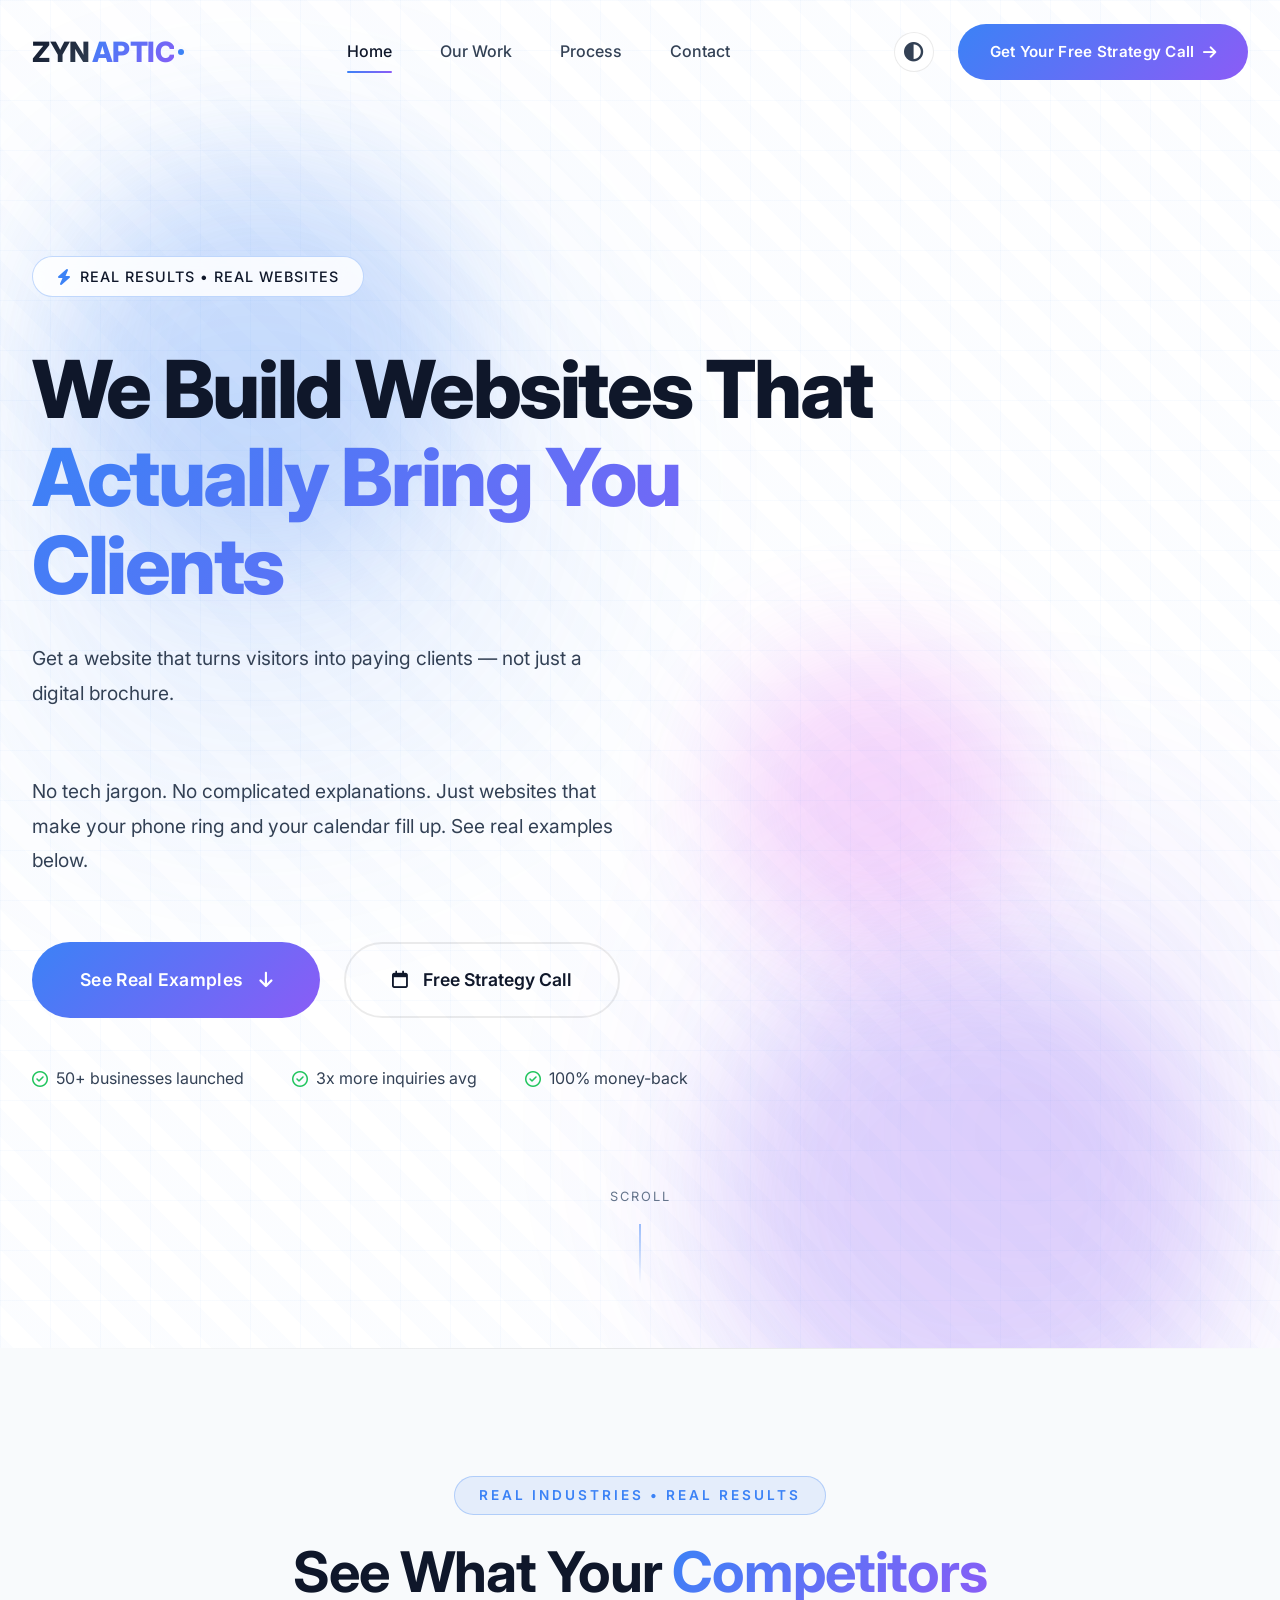
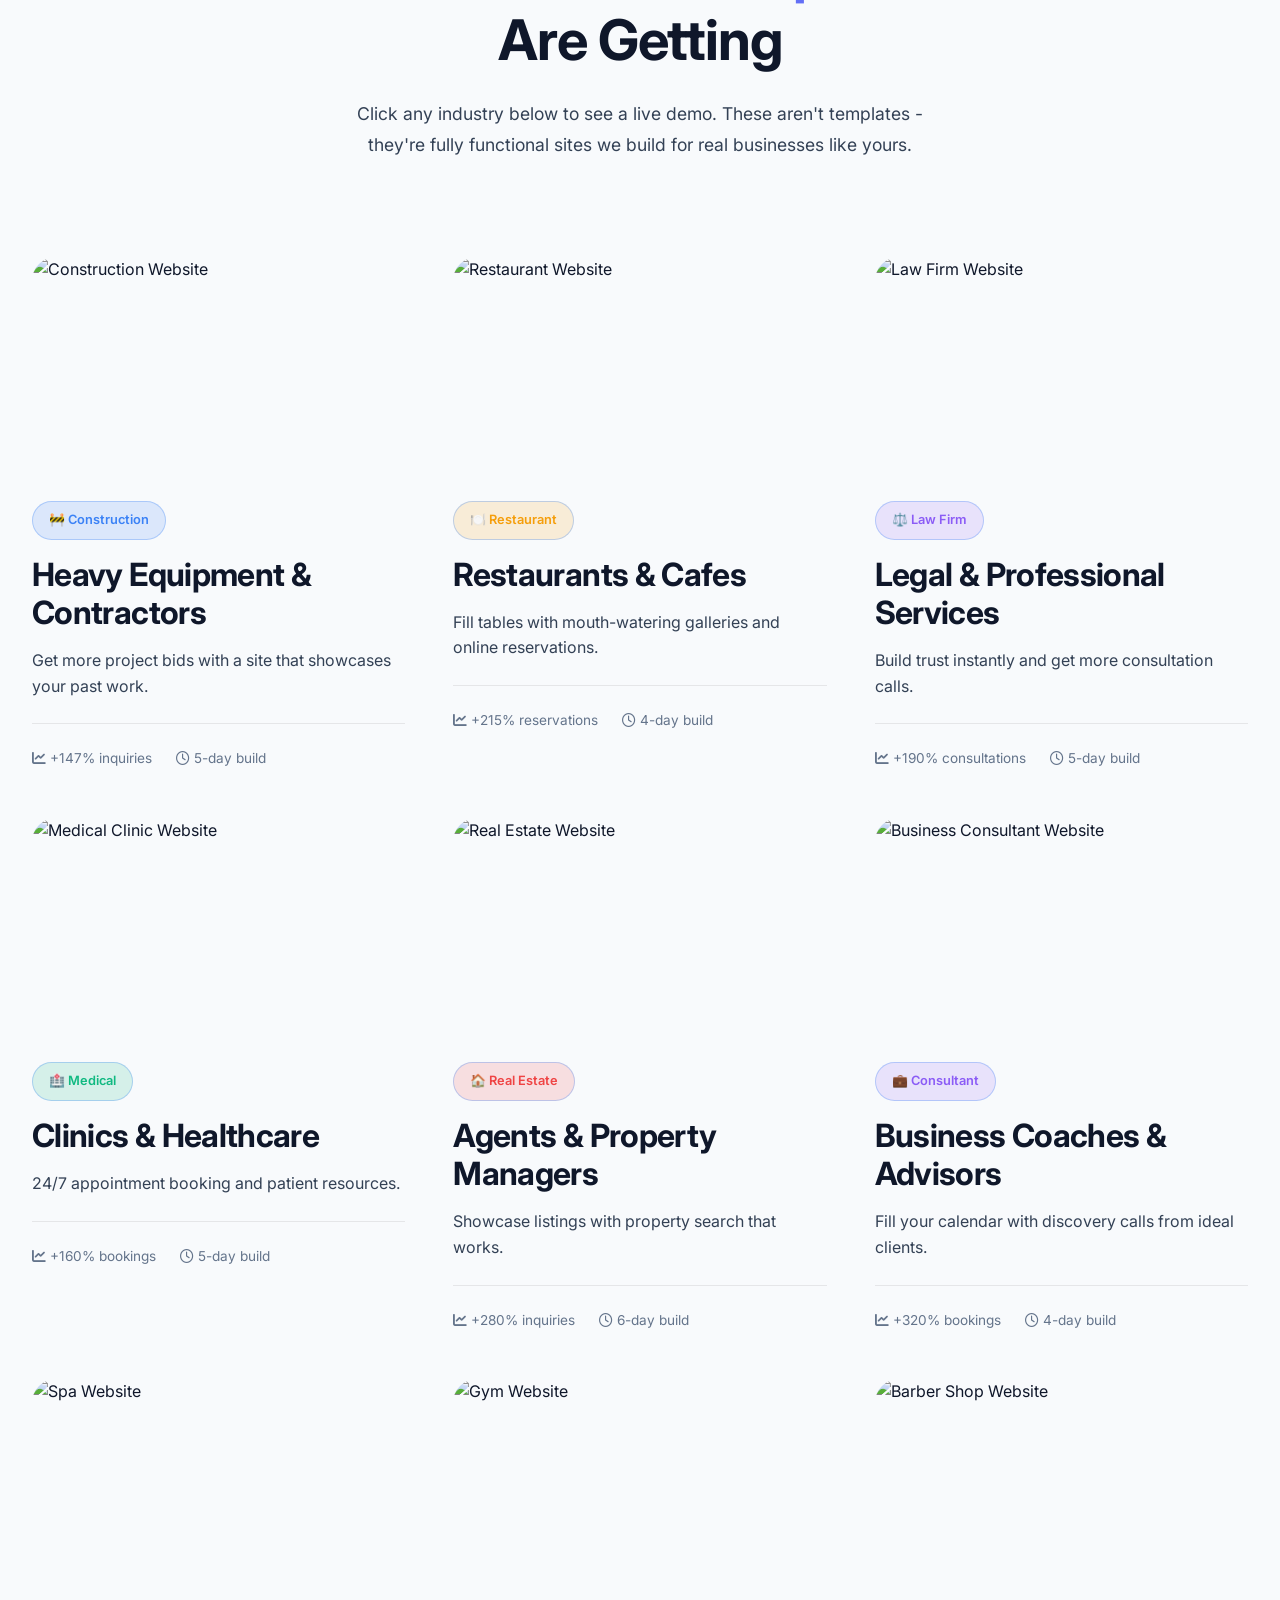
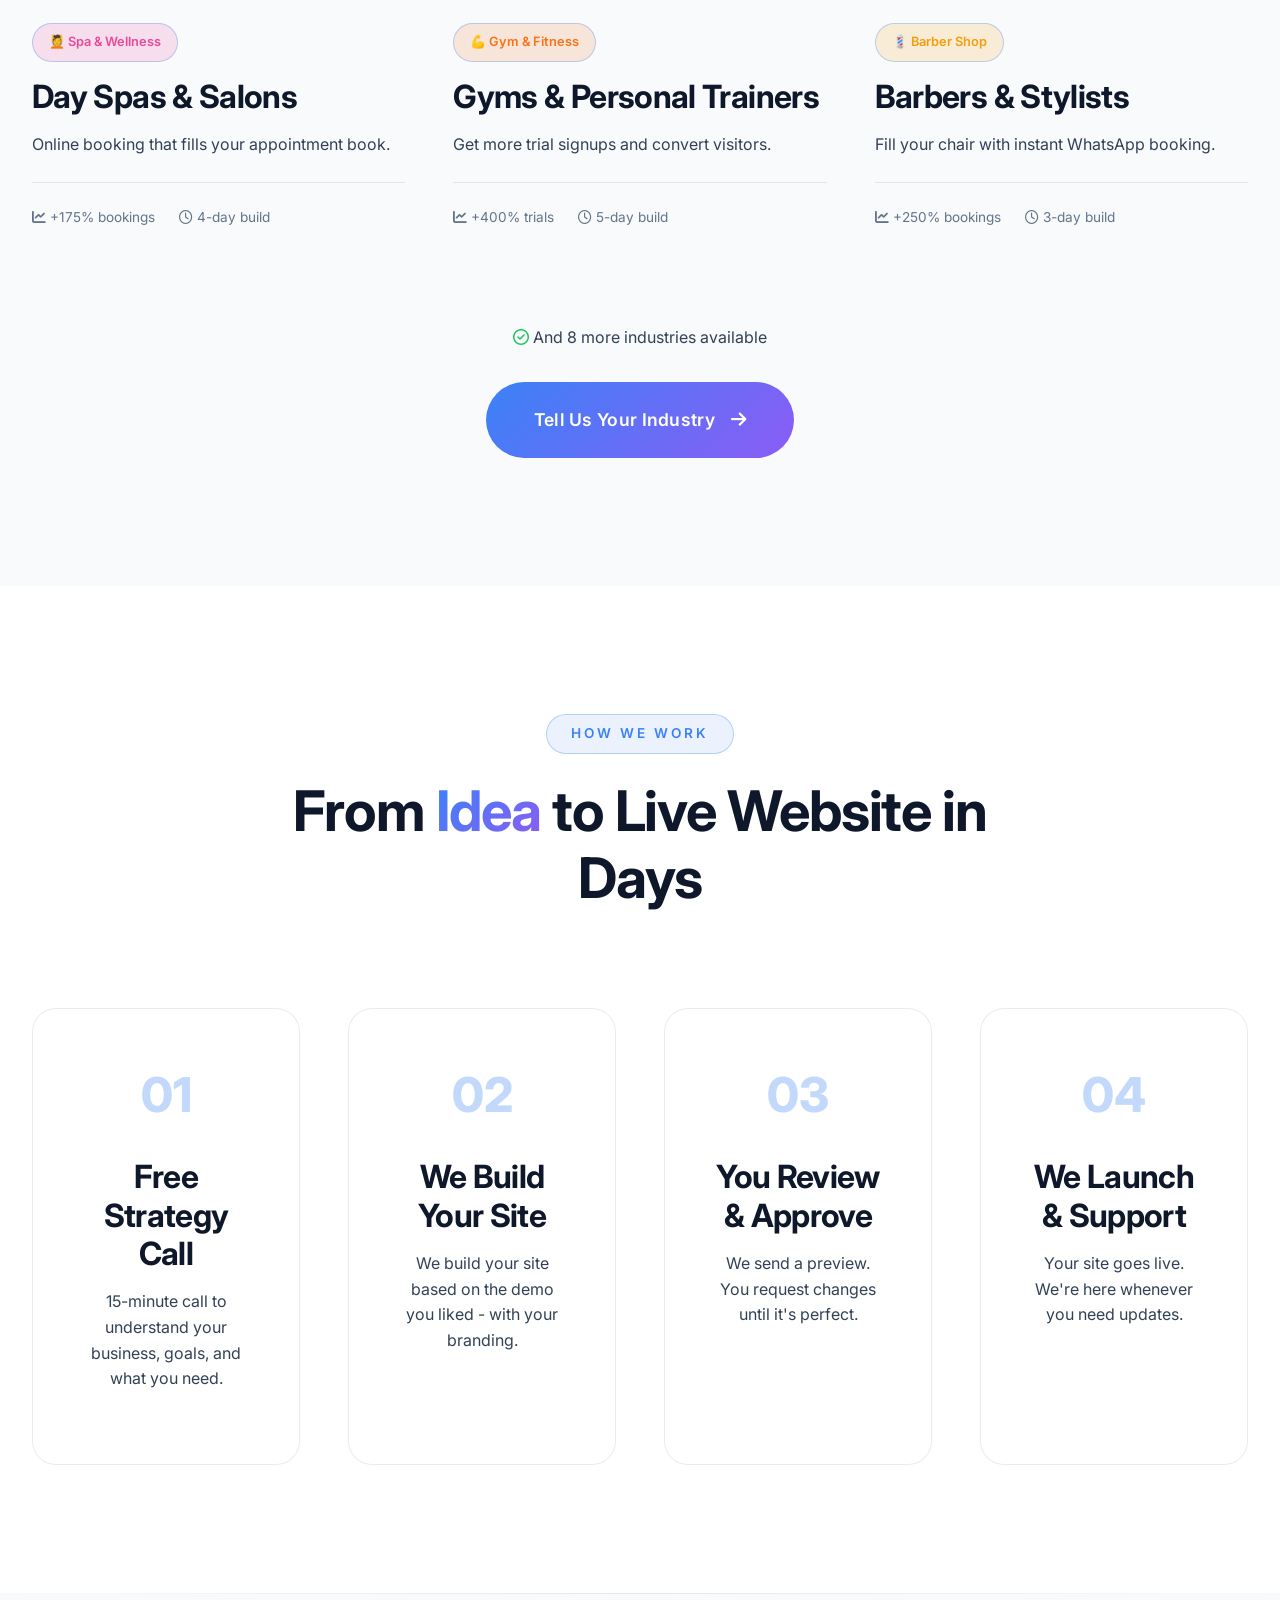
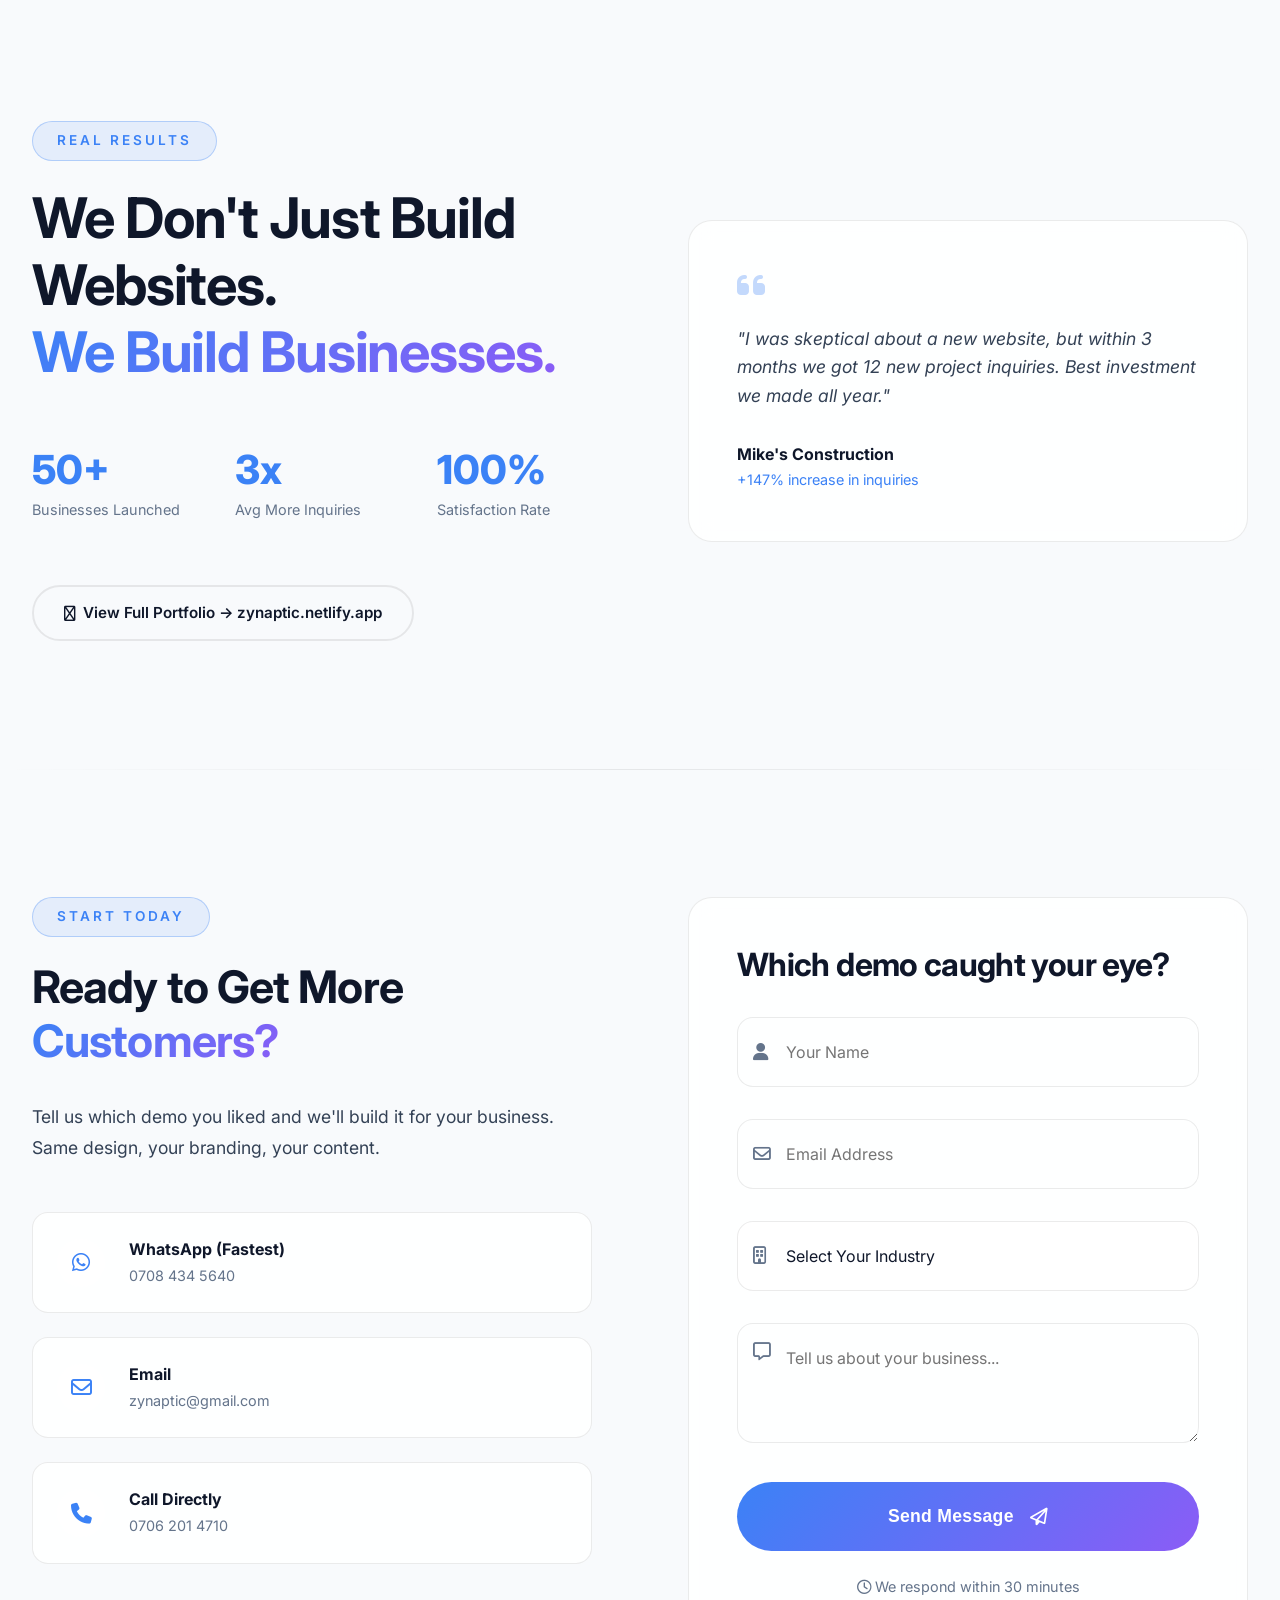
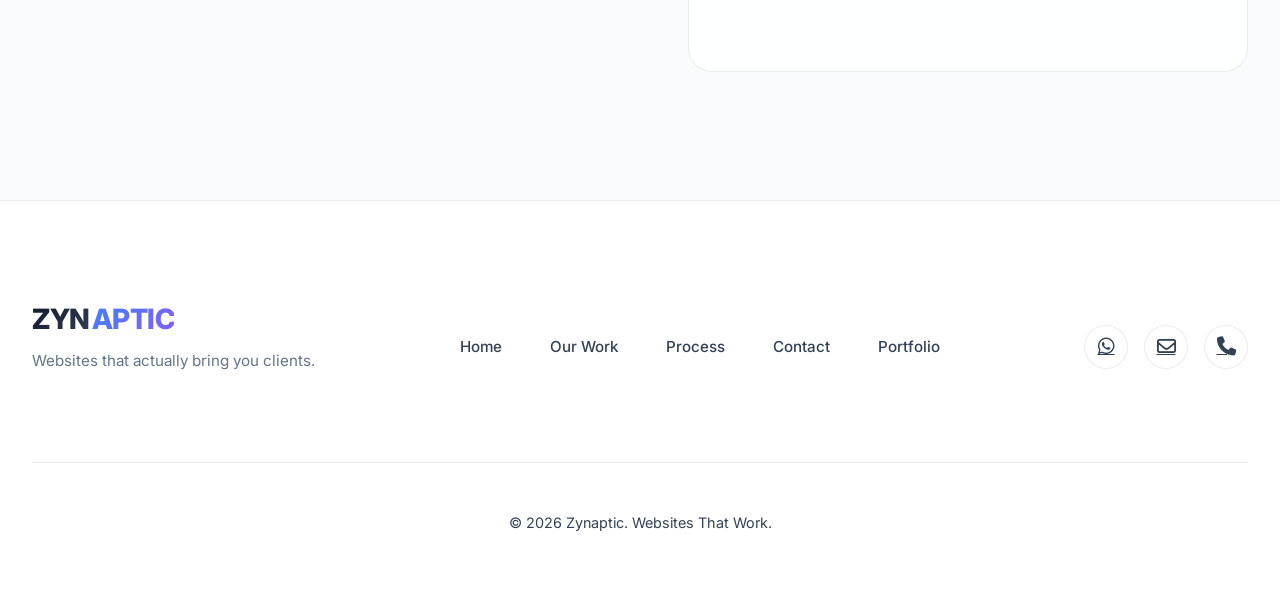
==== commit 48308002: "Replace font awesome regular icons with solid icons" ====
--- a/index.html
+++ b/index.html
@@ -362,7 +362,7 @@
                 <i class="fa-solid fa-circle-half-stroke"></i>
             </button>
             <a href="#contact" class="btn-primary">
-                <span>Start Project</span>
+                <span>Get Your Free Strategy Call</span>
                 <i class="fa-solid fa-arrow-right"></i>
             </a>
         </div>
@@ -419,6 +419,8 @@
                     We Build Websites That <br>
                     <span class="gradient-text">Actually Bring You Clients</span>
                 </h1>
+
+                <p  class="hero-description">Get a website that turns visitors into paying clients — not just a digital brochure.</p>
                 
                 <p class="hero-description">
                     No tech jargon. No complicated explanations. Just websites that make your phone ring 
@@ -475,7 +477,7 @@
                     <h3>Heavy Equipment & Contractors</h3>
                     <p>Get more project bids with a site that showcases your past work.</p>
                     <div class="card-meta">
-                        <span><i class="fa-regular fa-chart-line"></i> +147% inquiries</span>
+                        <span><i class="fa-solid fa-chart-line"></i> +147% inquiries</span>
                         <span><i class="fa-regular fa-clock"></i> 5-day build</span>
                     </div>
                 </a>
@@ -490,7 +492,7 @@
                     <h3>Restaurants & Cafes</h3>
                     <p>Fill tables with mouth-watering galleries and online reservations.</p>
                     <div class="card-meta">
-                        <span><i class="fa-regular fa-chart-line"></i> +215% reservations</span>
+                        <span><i class="fa-solid fa-chart-line"></i> +215% reservations</span>
                         <span><i class="fa-regular fa-clock"></i> 4-day build</span>
                     </div>
                 </a>
@@ -505,7 +507,7 @@
                     <h3>Legal & Professional Services</h3>
                     <p>Build trust instantly and get more consultation calls.</p>
                     <div class="card-meta">
-                        <span><i class="fa-regular fa-chart-line"></i> +190% consultations</span>
+                        <span><i class="fa-solid fa-chart-line"></i> +190% consultations</span>
                         <span><i class="fa-regular fa-clock"></i> 5-day build</span>
                     </div>
                 </a>
@@ -520,7 +522,7 @@
                     <h3>Clinics & Healthcare</h3>
                     <p>24/7 appointment booking and patient resources.</p>
                     <div class="card-meta">
-                        <span><i class="fa-regular fa-chart-line"></i> +160% bookings</span>
+                        <span><i class="fa-solid fa-chart-line"></i> +160% bookings</span>
                         <span><i class="fa-regular fa-clock"></i> 5-day build</span>
                     </div>
                 </a>
@@ -535,7 +537,7 @@
                     <h3>Agents & Property Managers</h3>
                     <p>Showcase listings with property search that works.</p>
                     <div class="card-meta">
-                        <span><i class="fa-regular fa-chart-line"></i> +280% inquiries</span>
+                        <span><i class="fa-solid fa-chart-line"></i> +280% inquiries</span>
                         <span><i class="fa-regular fa-clock"></i> 6-day build</span>
                     </div>
                 </a>
@@ -550,7 +552,7 @@
                     <h3>Business Coaches & Advisors</h3>
                     <p>Fill your calendar with discovery calls from ideal clients.</p>
                     <div class="card-meta">
-                        <span><i class="fa-regular fa-chart-line"></i> +320% bookings</span>
+                        <span><i class="fa-solid fa-chart-line"></i> +320% bookings</span>
                         <span><i class="fa-regular fa-clock"></i> 4-day build</span>
                     </div>
                 </a>
@@ -565,7 +567,7 @@
                     <h3>Day Spas & Salons</h3>
                     <p>Online booking that fills your appointment book.</p>
                     <div class="card-meta">
-                        <span><i class="fa-regular fa-chart-line"></i> +175% bookings</span>
+                        <span><i class="fa-solid fa-chart-line"></i> +175% bookings</span>
                         <span><i class="fa-regular fa-clock"></i> 4-day build</span>
                     </div>
                 </a>
@@ -580,7 +582,7 @@
                     <h3>Gyms & Personal Trainers</h3>
                     <p>Get more trial signups and convert visitors.</p>
                     <div class="card-meta">
-                        <span><i class="fa-regular fa-chart-line"></i> +400% trials</span>
+                        <span><i class="fa-solid fa-chart-line"></i> +400% trials</span>
                         <span><i class="fa-regular fa-clock"></i> 5-day build</span>
                     </div>
                 </a>
@@ -595,7 +597,7 @@
                     <h3>Barbers & Stylists</h3>
                     <p>Fill your chair with instant WhatsApp booking.</p>
                     <div class="card-meta">
-                        <span><i class="fa-regular fa-chart-line"></i> +250% bookings</span>
+                        <span><i class="fa-solid fa-chart-line"></i> +250% bookings</span>
                         <span><i class="fa-regular fa-clock"></i> 3-day build</span>
                     </div>
                 </a>
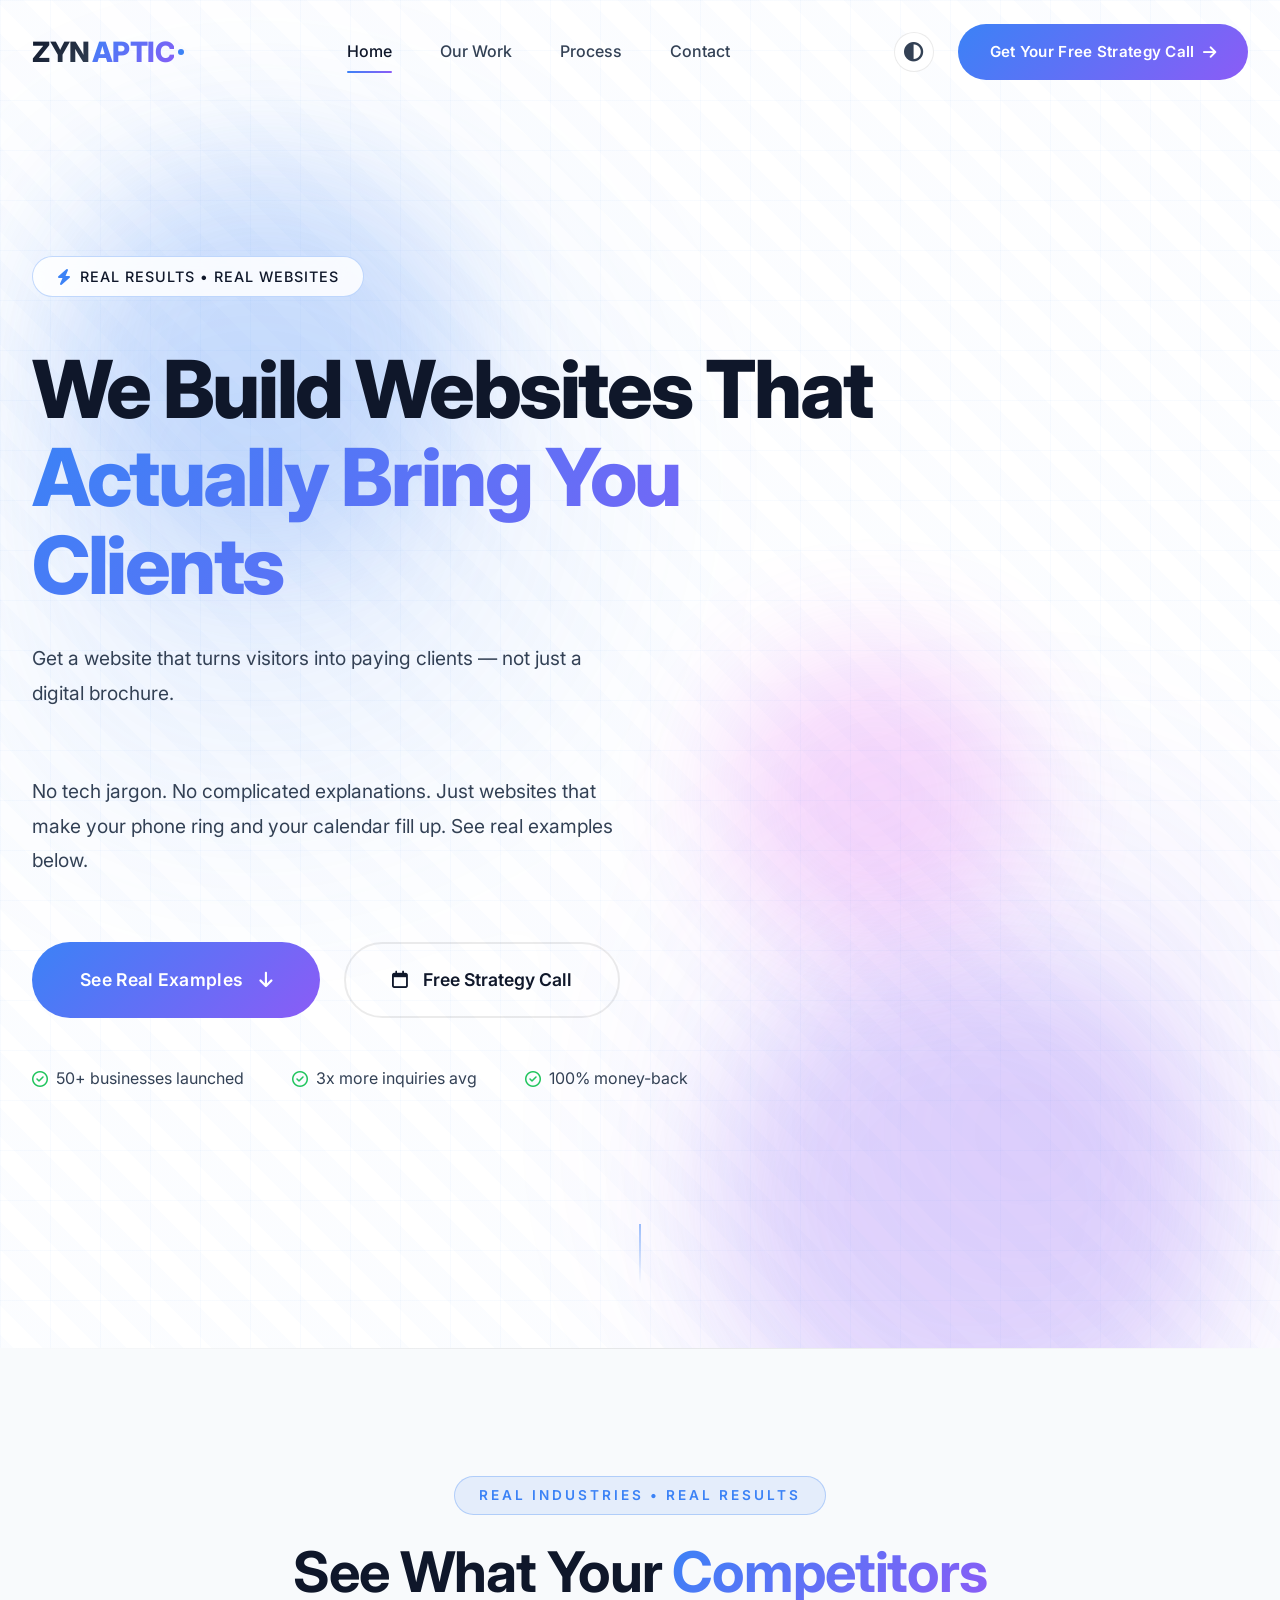
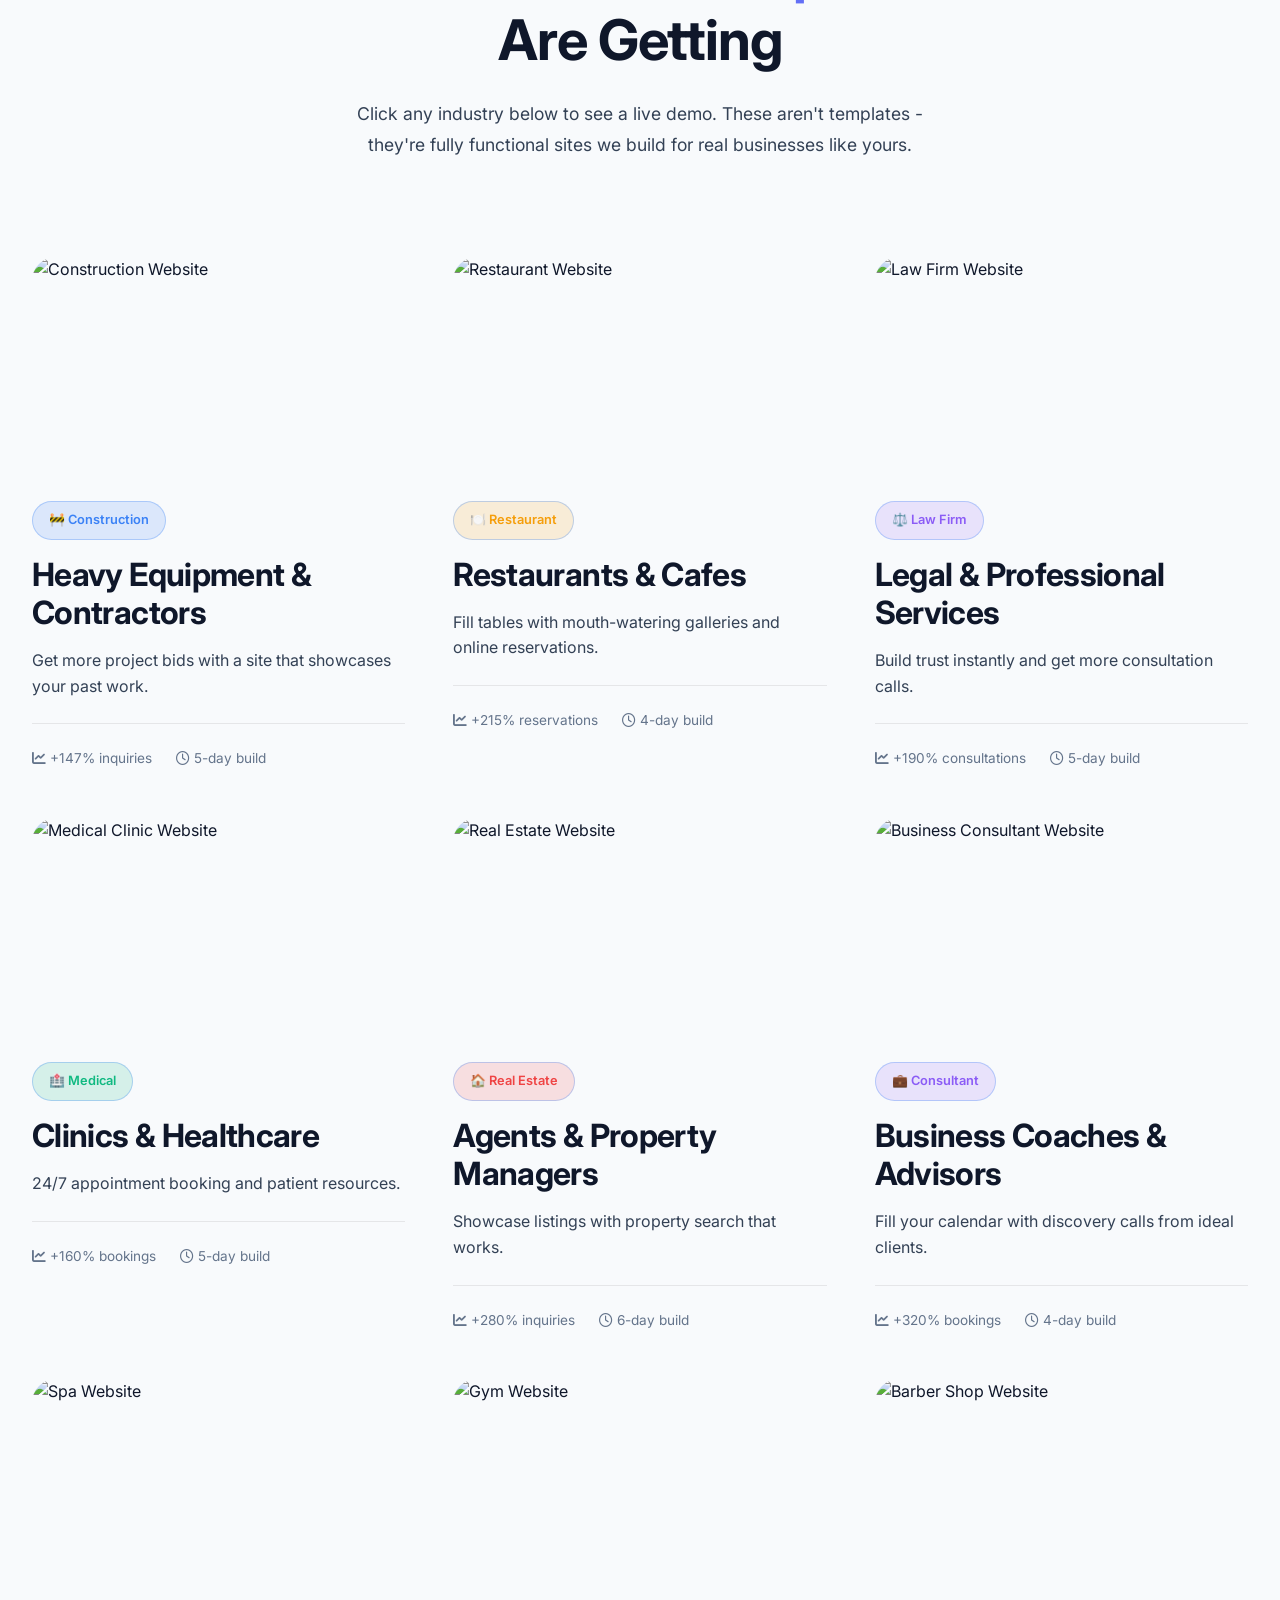
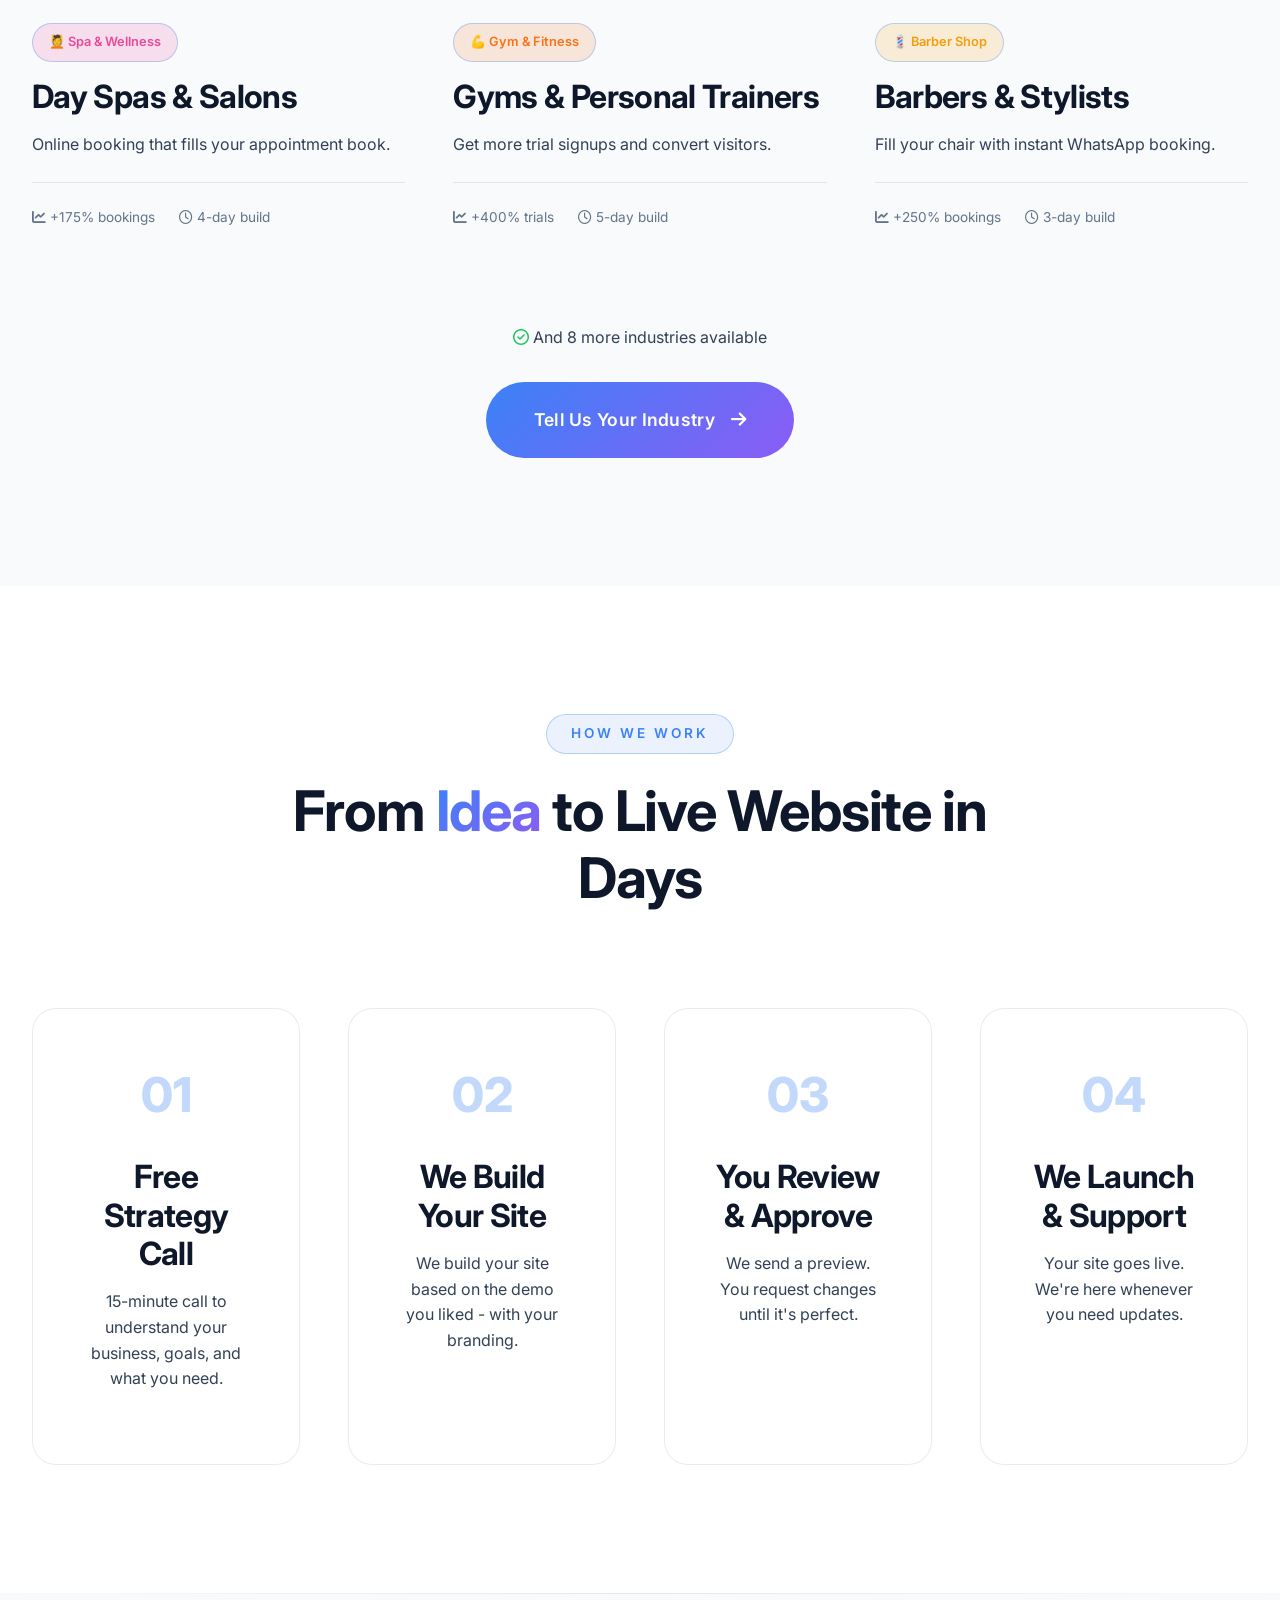
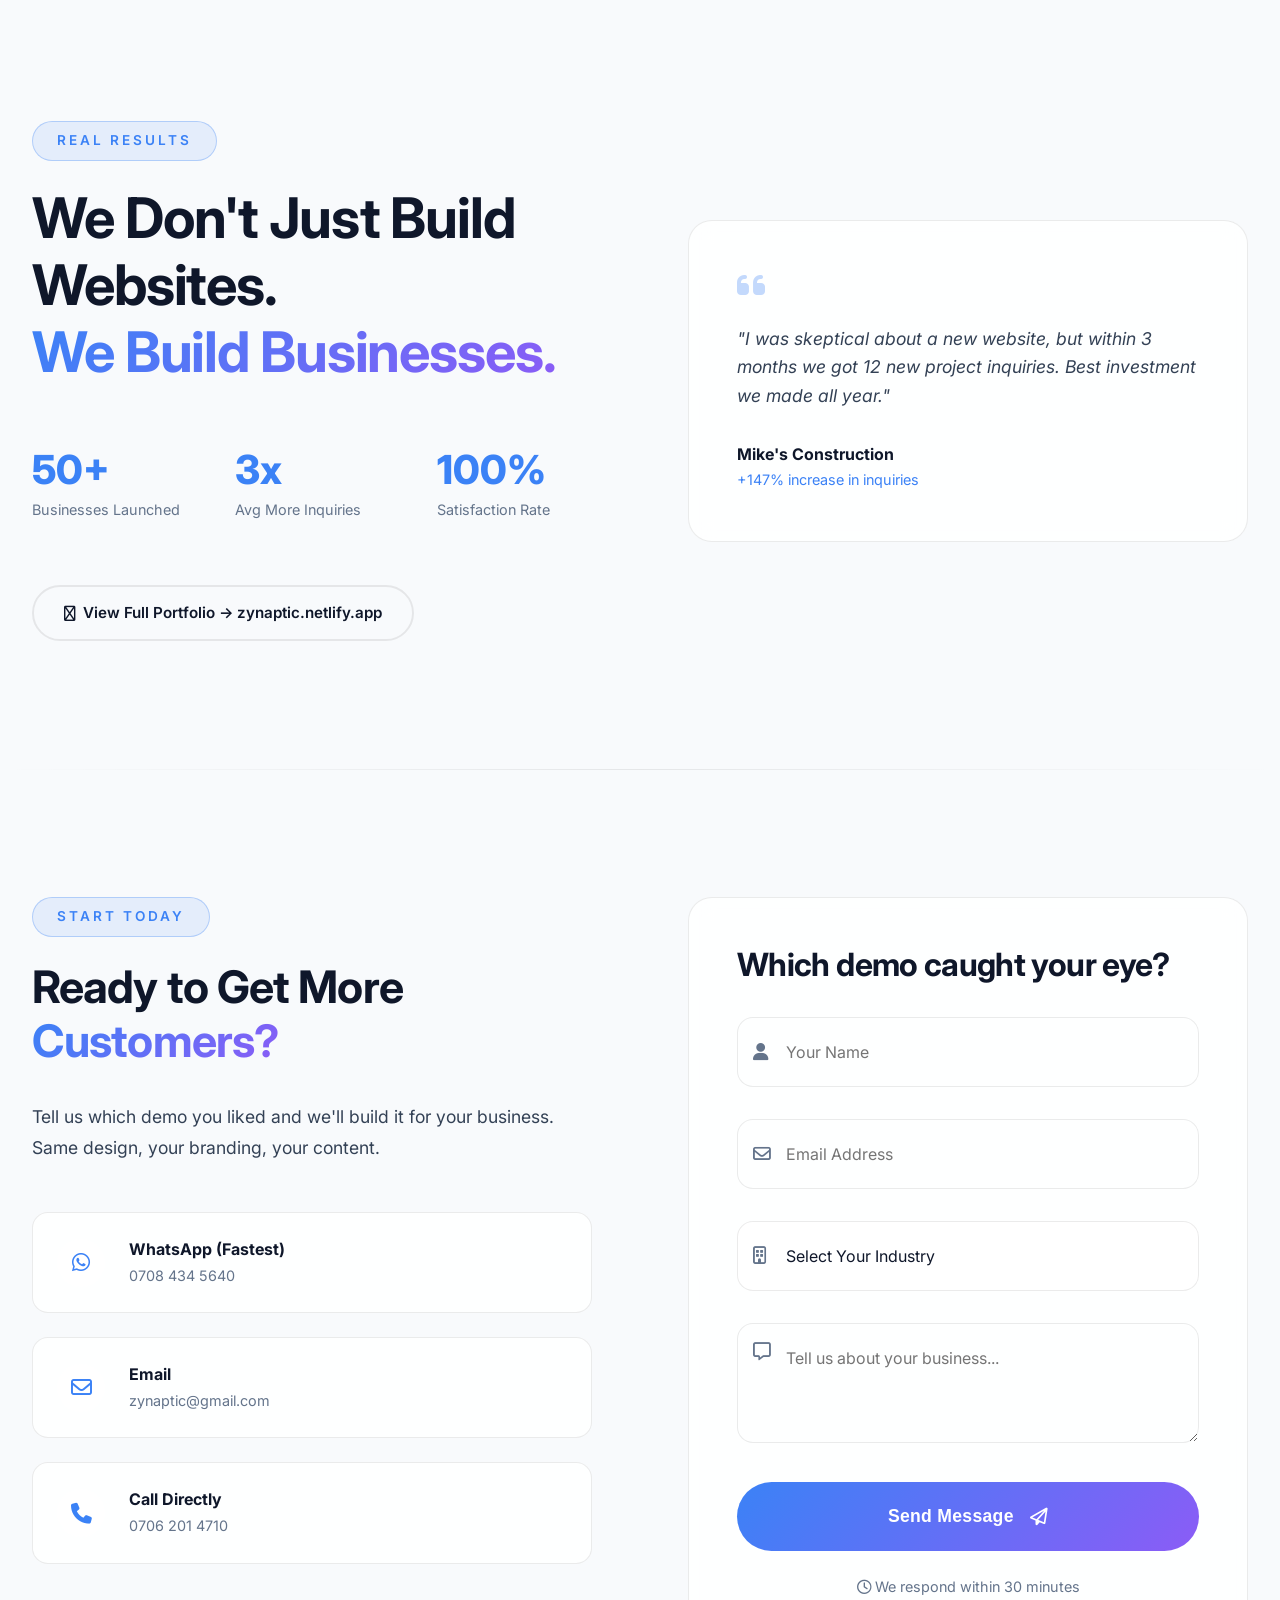
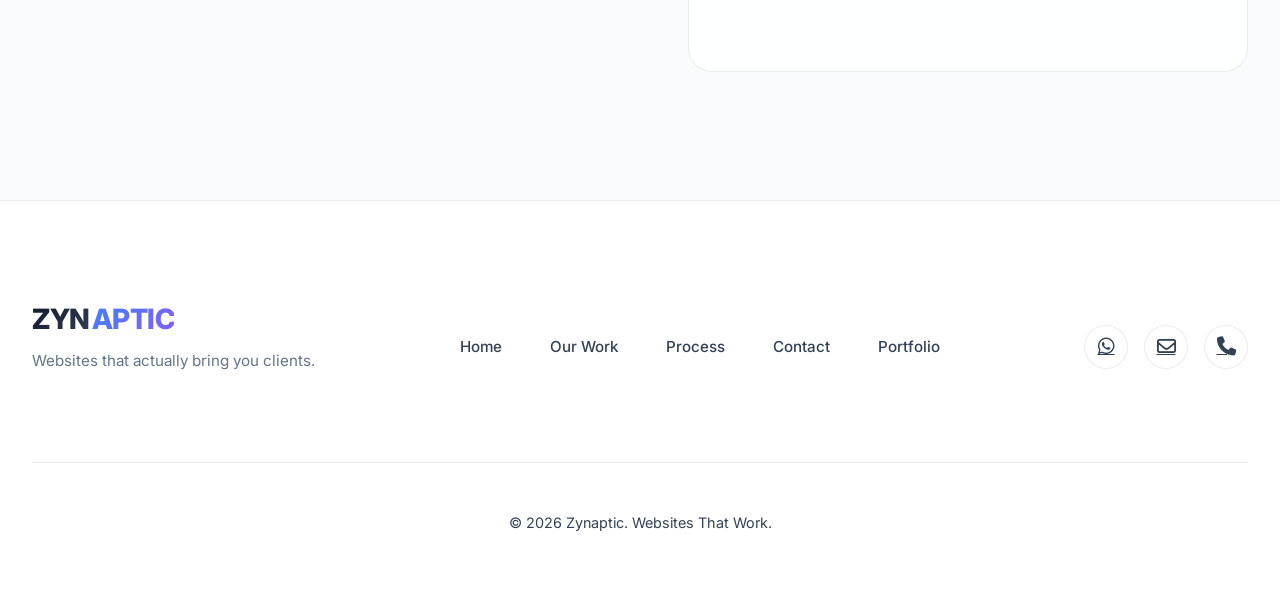
==== commit 142b577b: "Remove 'Scroll' span from hero section" ====
--- a/index.html
+++ b/index.html
@@ -447,7 +447,7 @@
         </div>
 
         <div class="hero-scroll">
-            <span>Scroll</span>
+            
             <div class="scroll-line"></div>
         </div>
     </section>
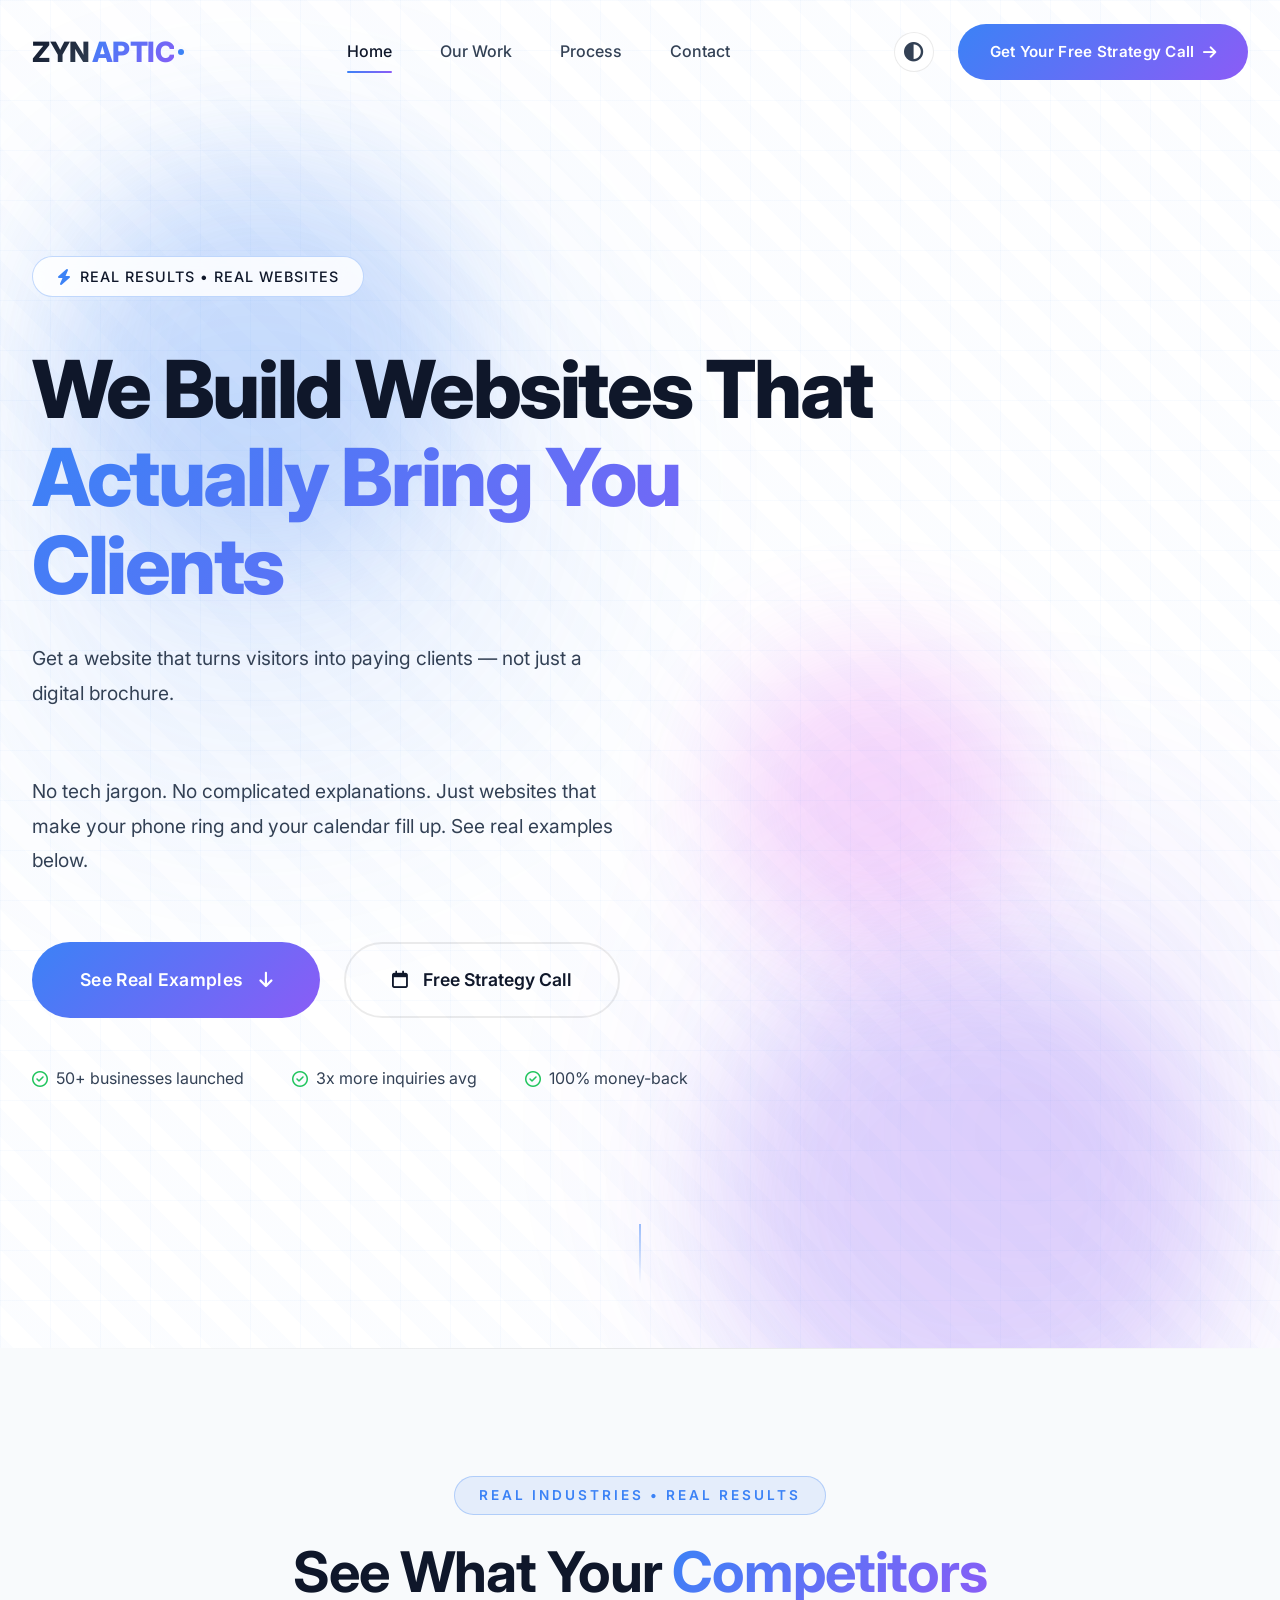
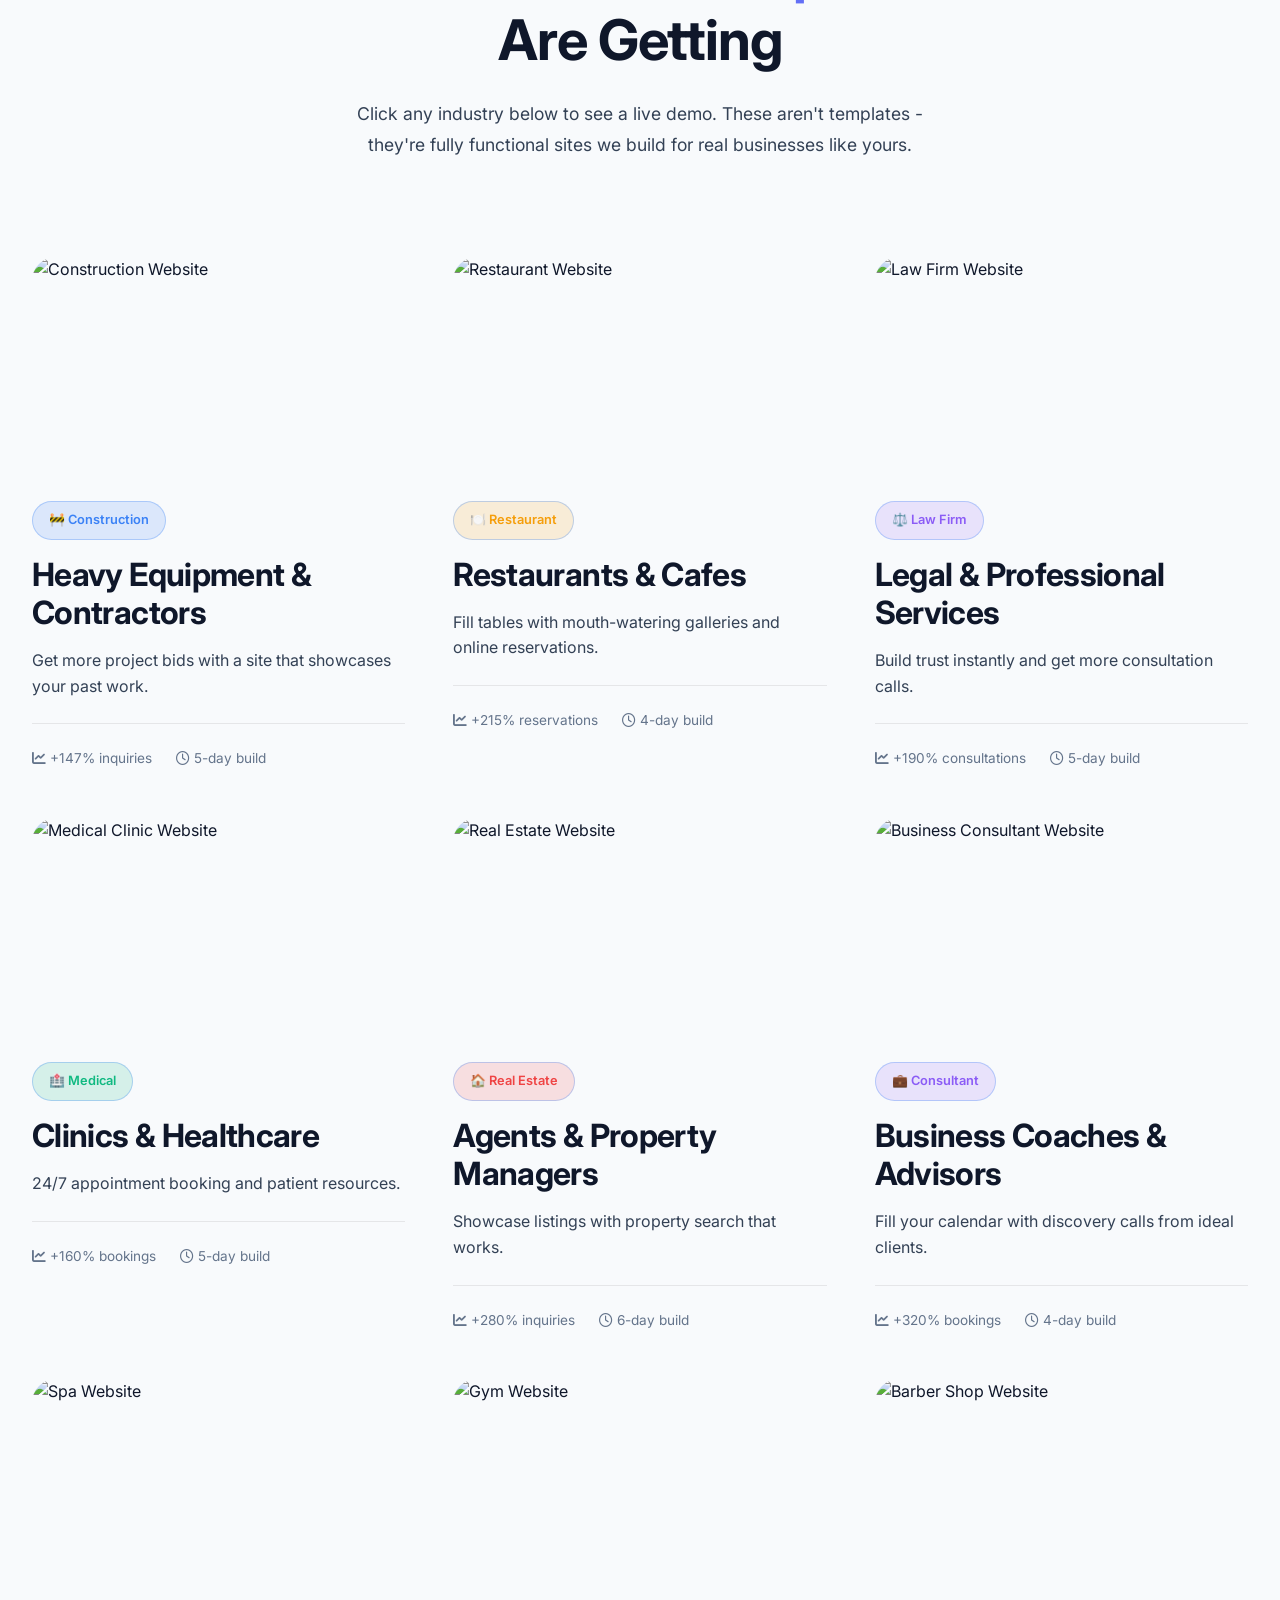
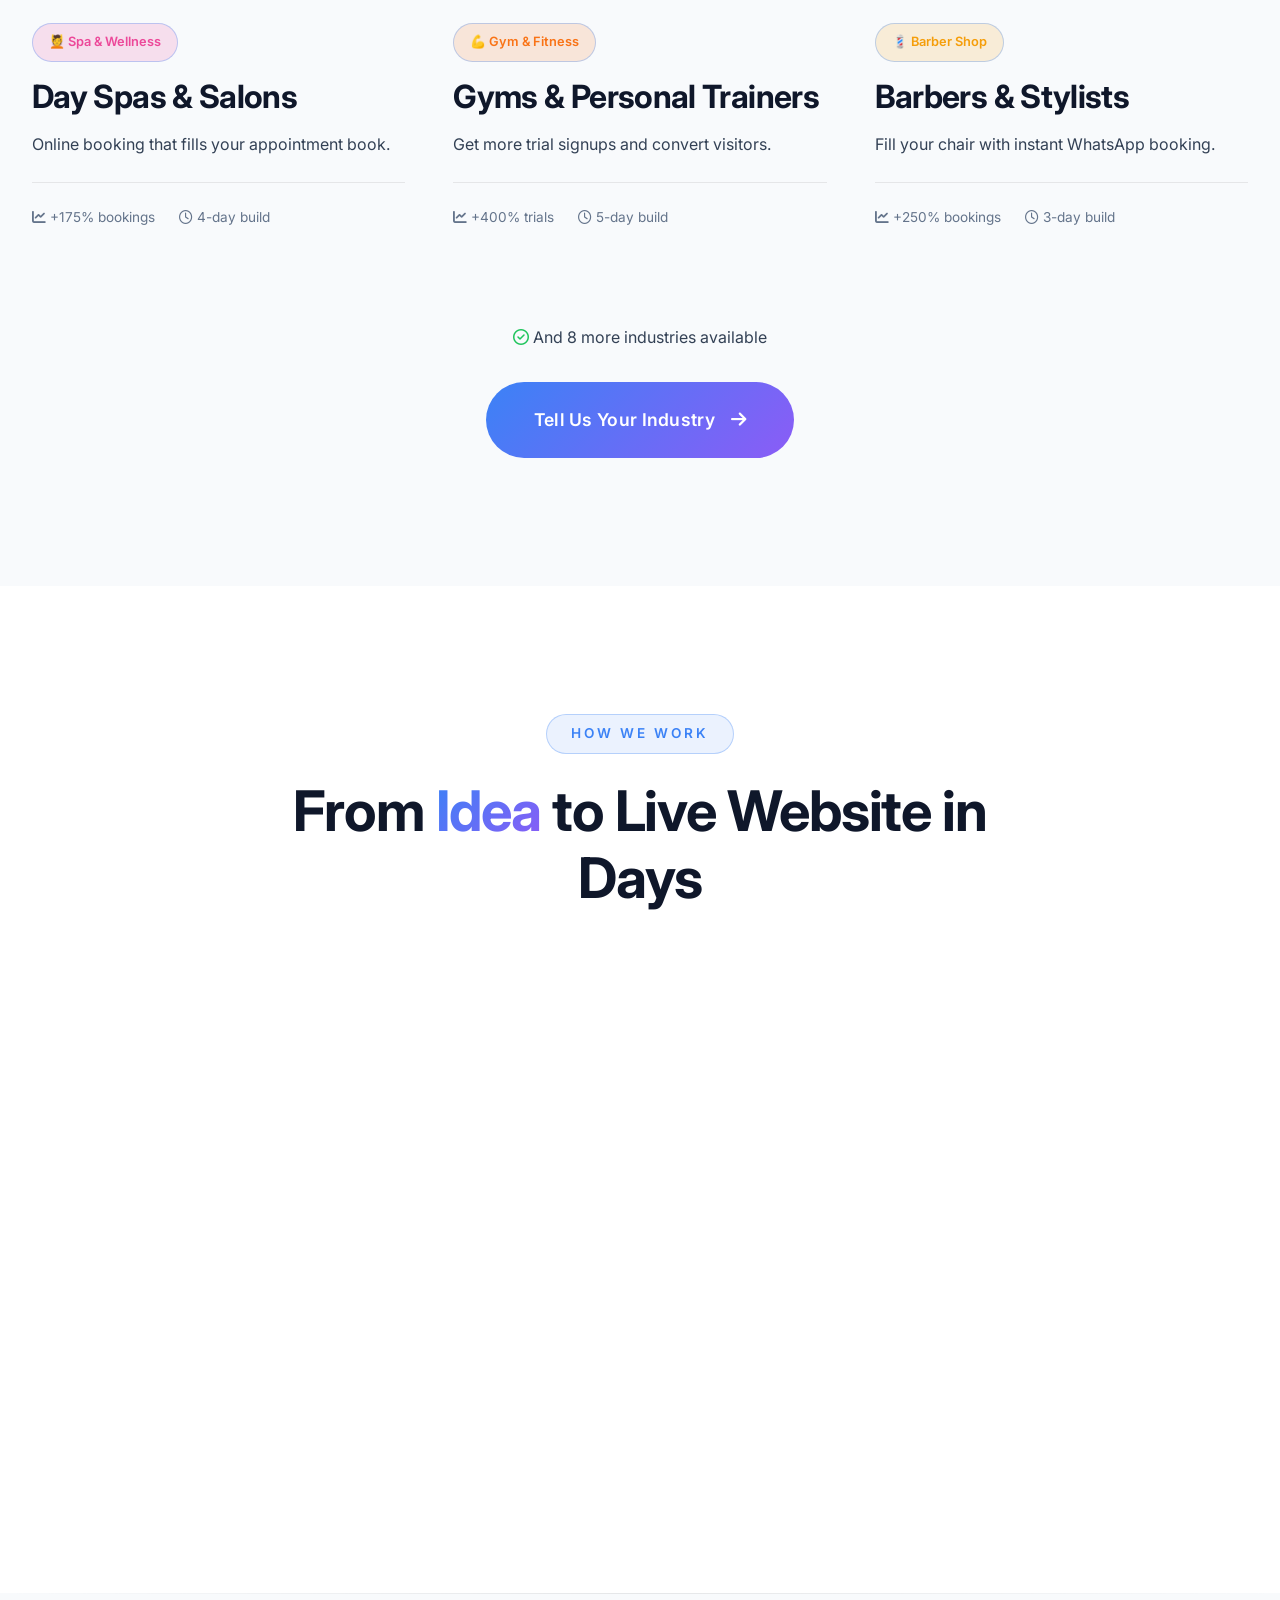
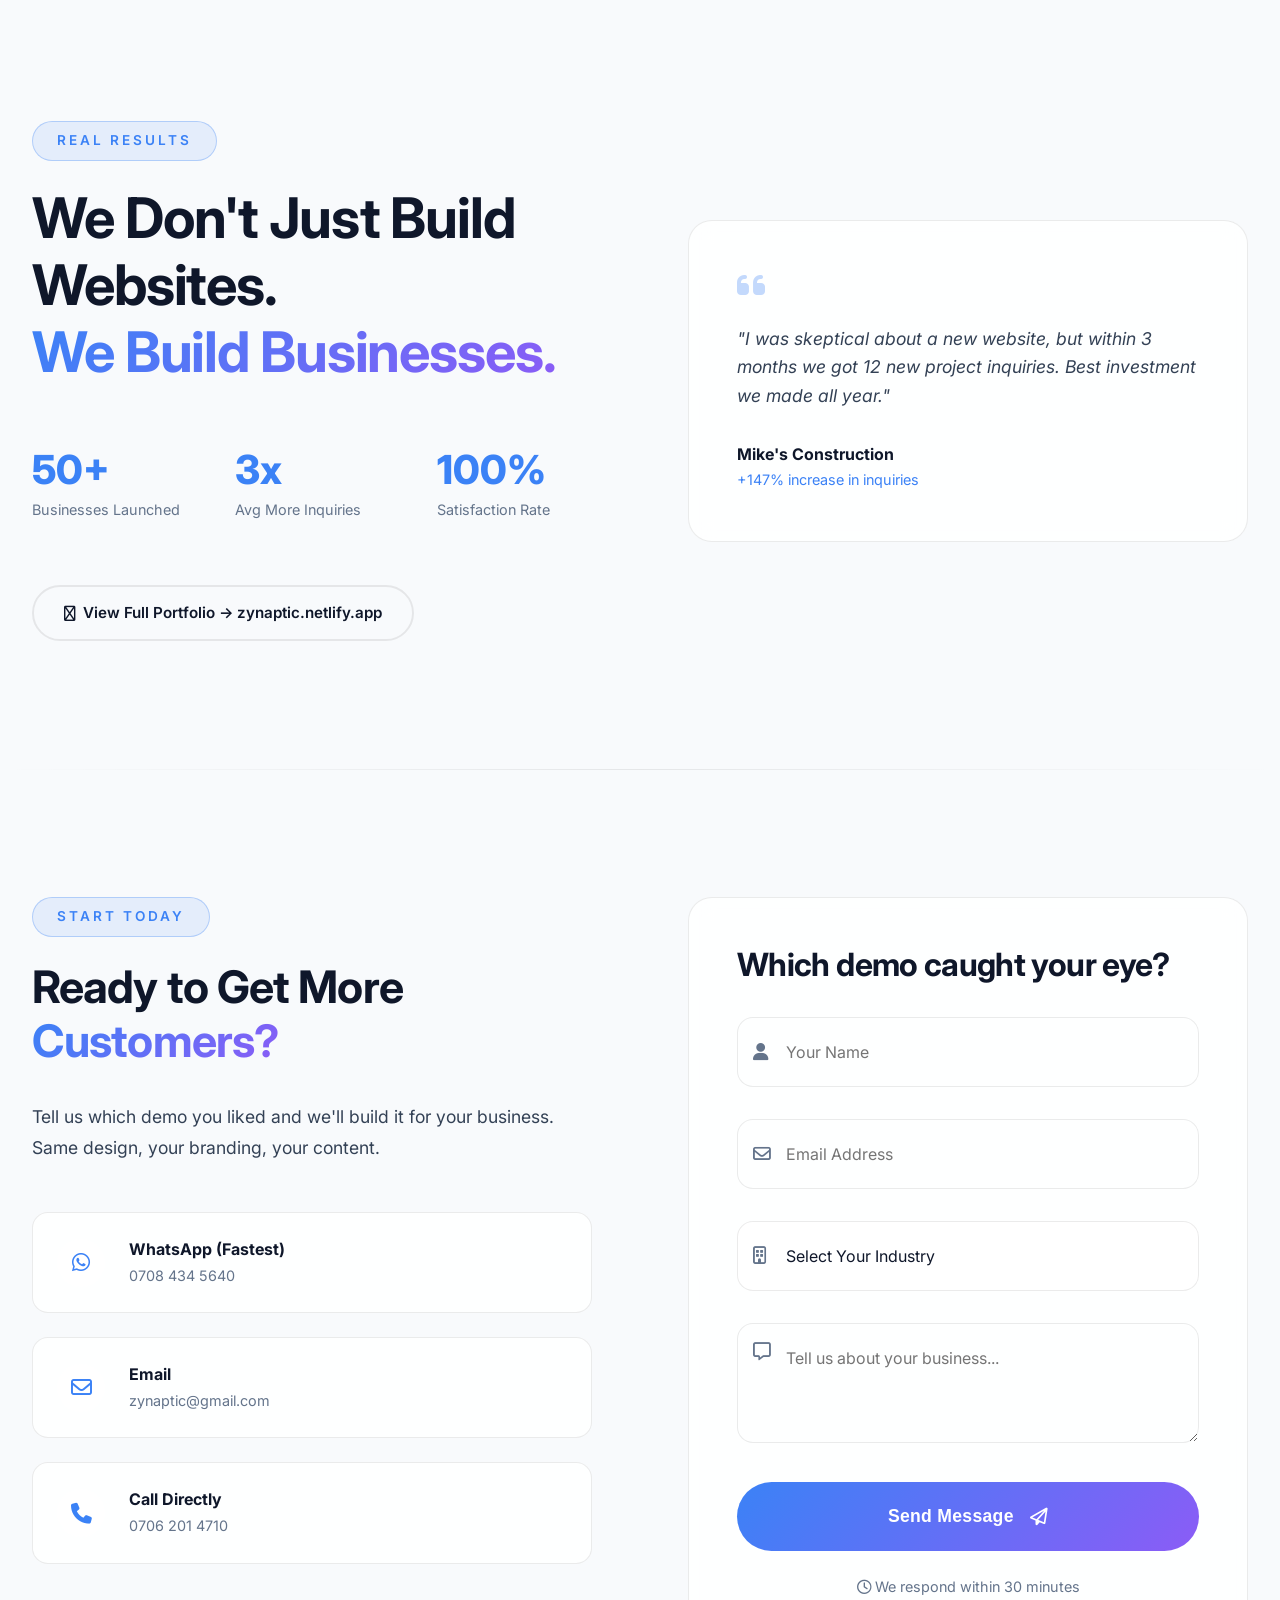
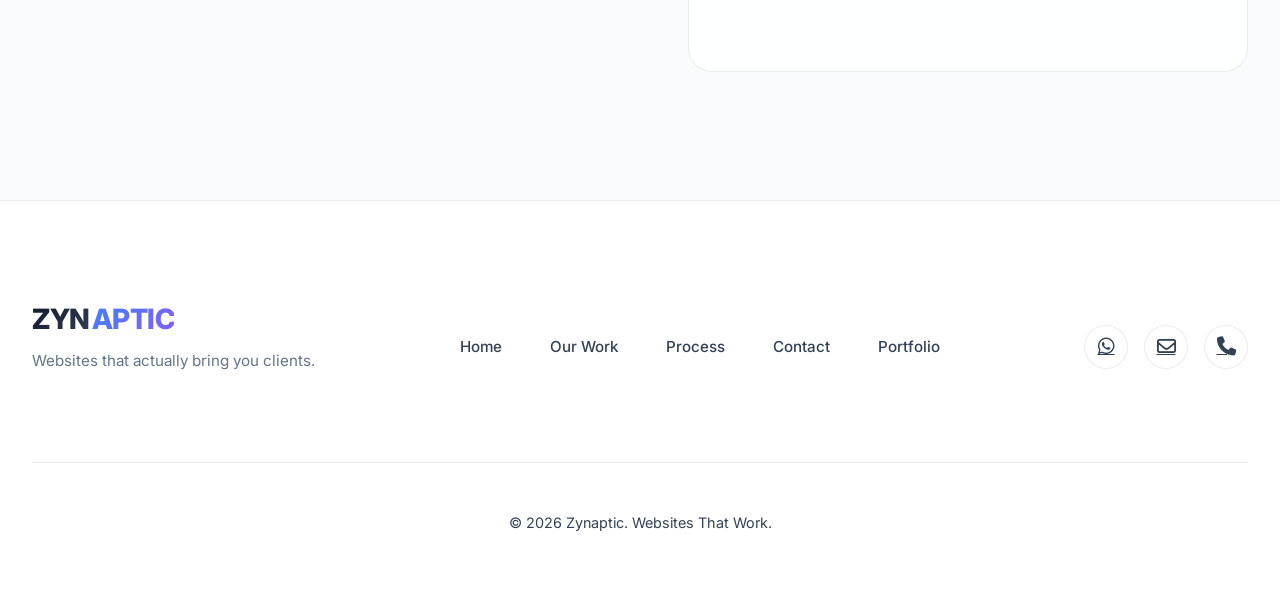
==== commit 315fb3ec: "Update Spa image source in index.html" ====
--- a/index.html
+++ b/index.html
@@ -560,7 +560,7 @@
                 <!-- Spa -->
                 <a href="demos/spa/index.html" target="_blank" class="work-card">
                     <div class="card-image">
-                        <img src="https://images.unsplash.com/photo-1540555700478-4be289fbe4cb?w=600" alt="Spa Website">
+                        <img src="https://images.unsplash.com/photo-1542314831-068cd1dbfeeb?ixlib=rb-1.2.1&auto=format&fit=crop&w=1950&q=80" alt="Spa Website">
                         
                     </div>
                     <div class="industry-tag spa">💆 Spa & Wellness</div>
